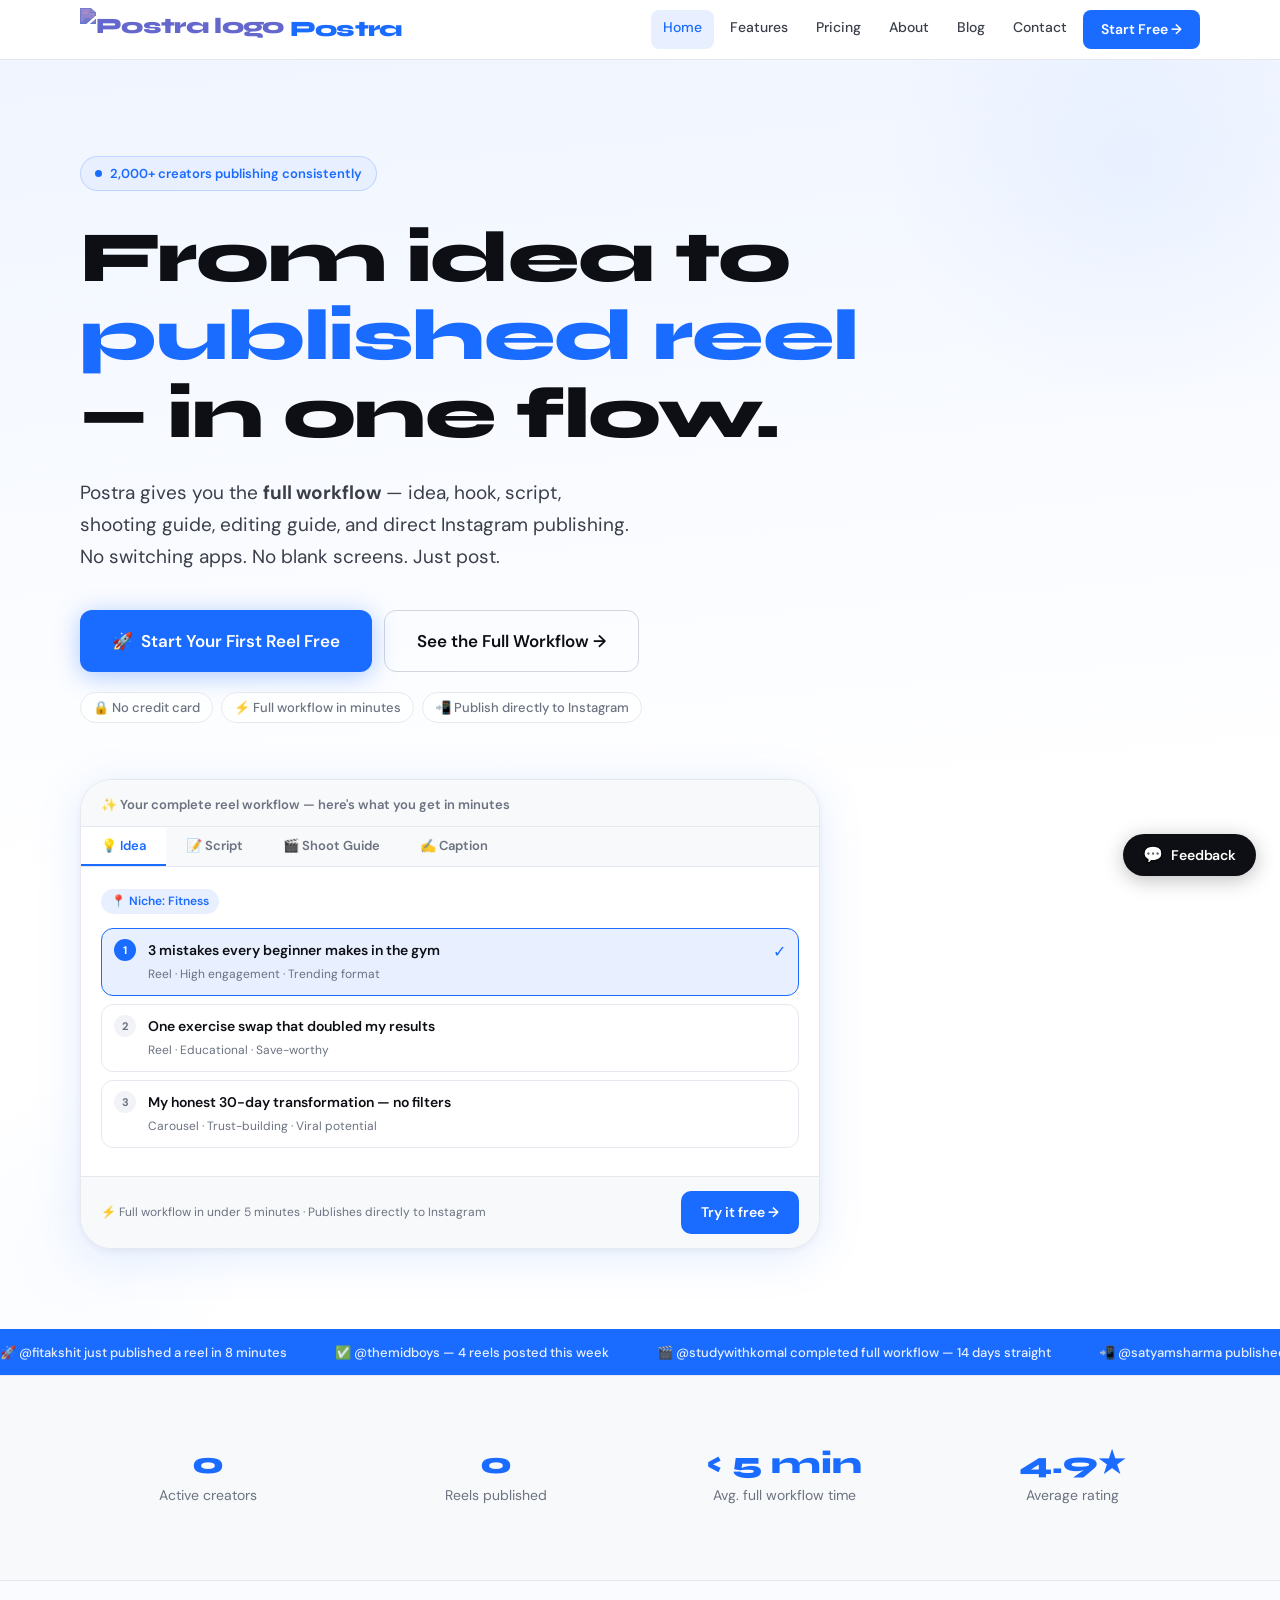
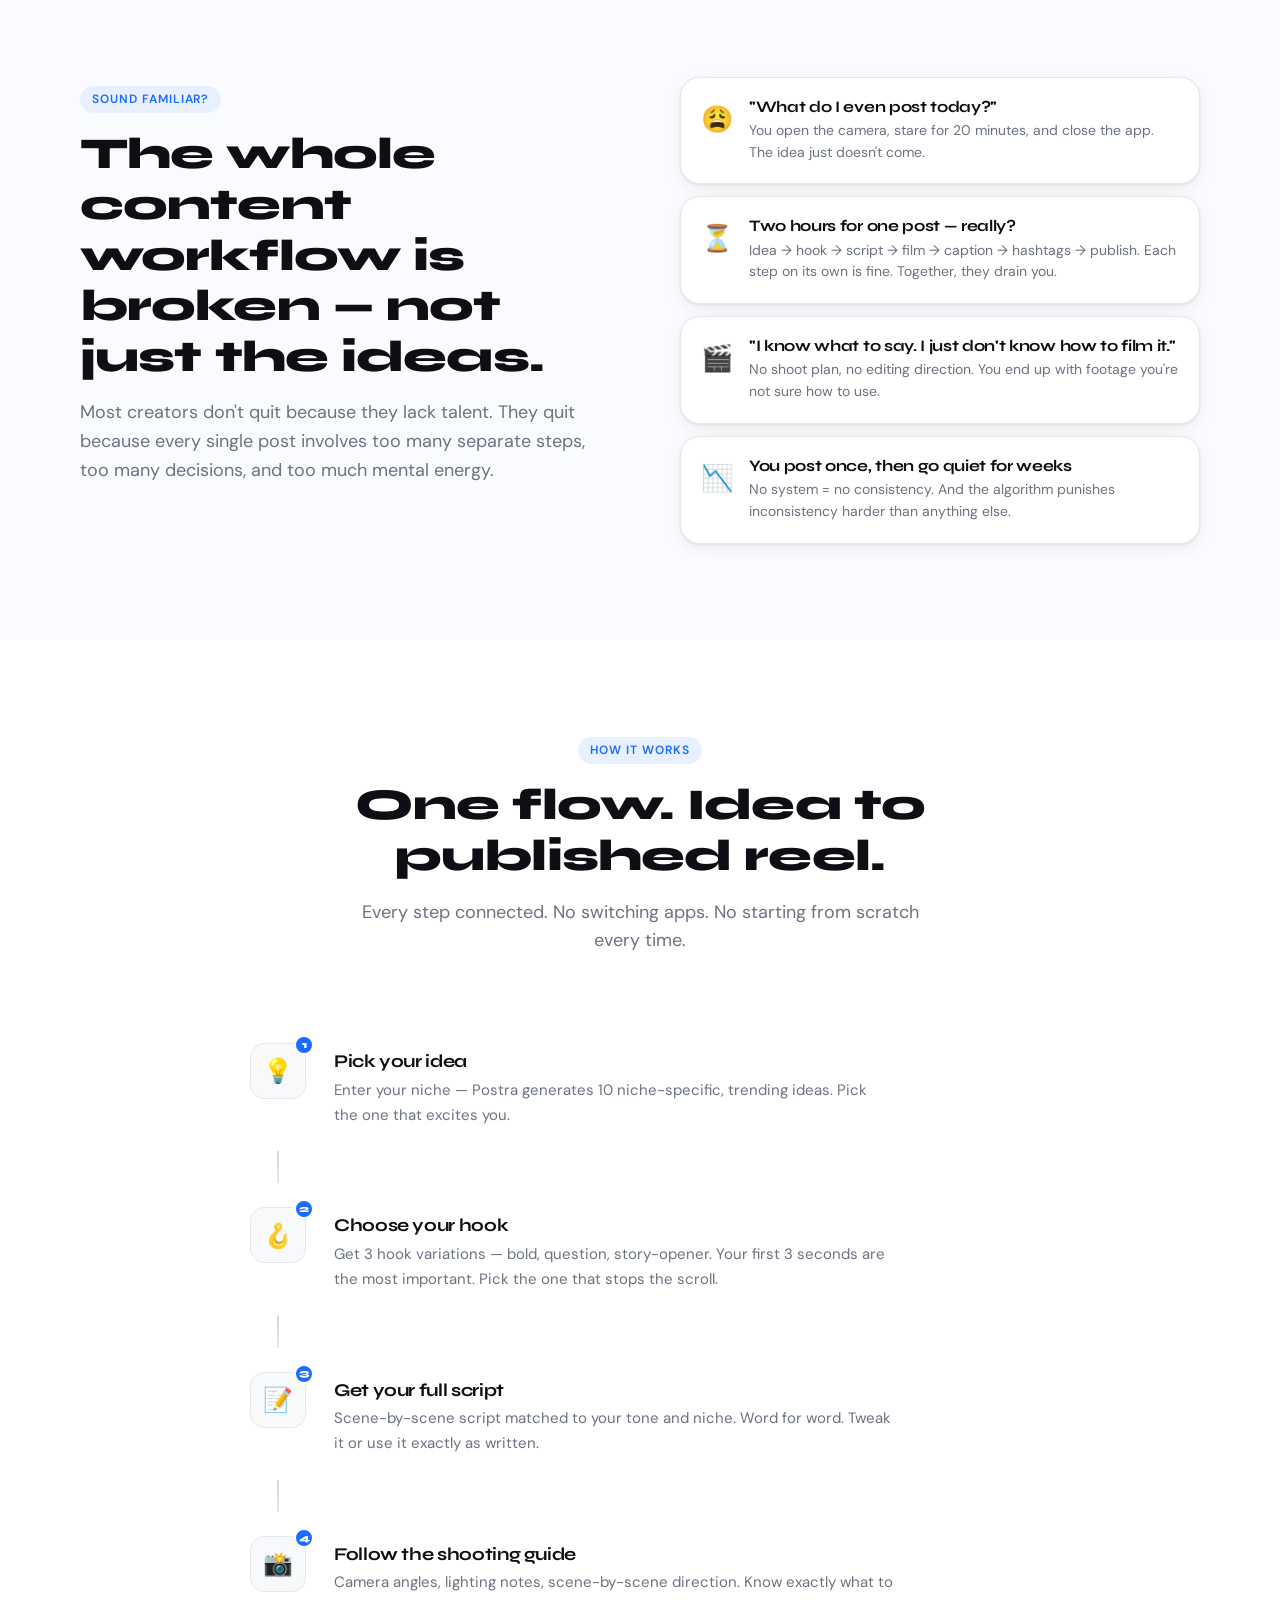
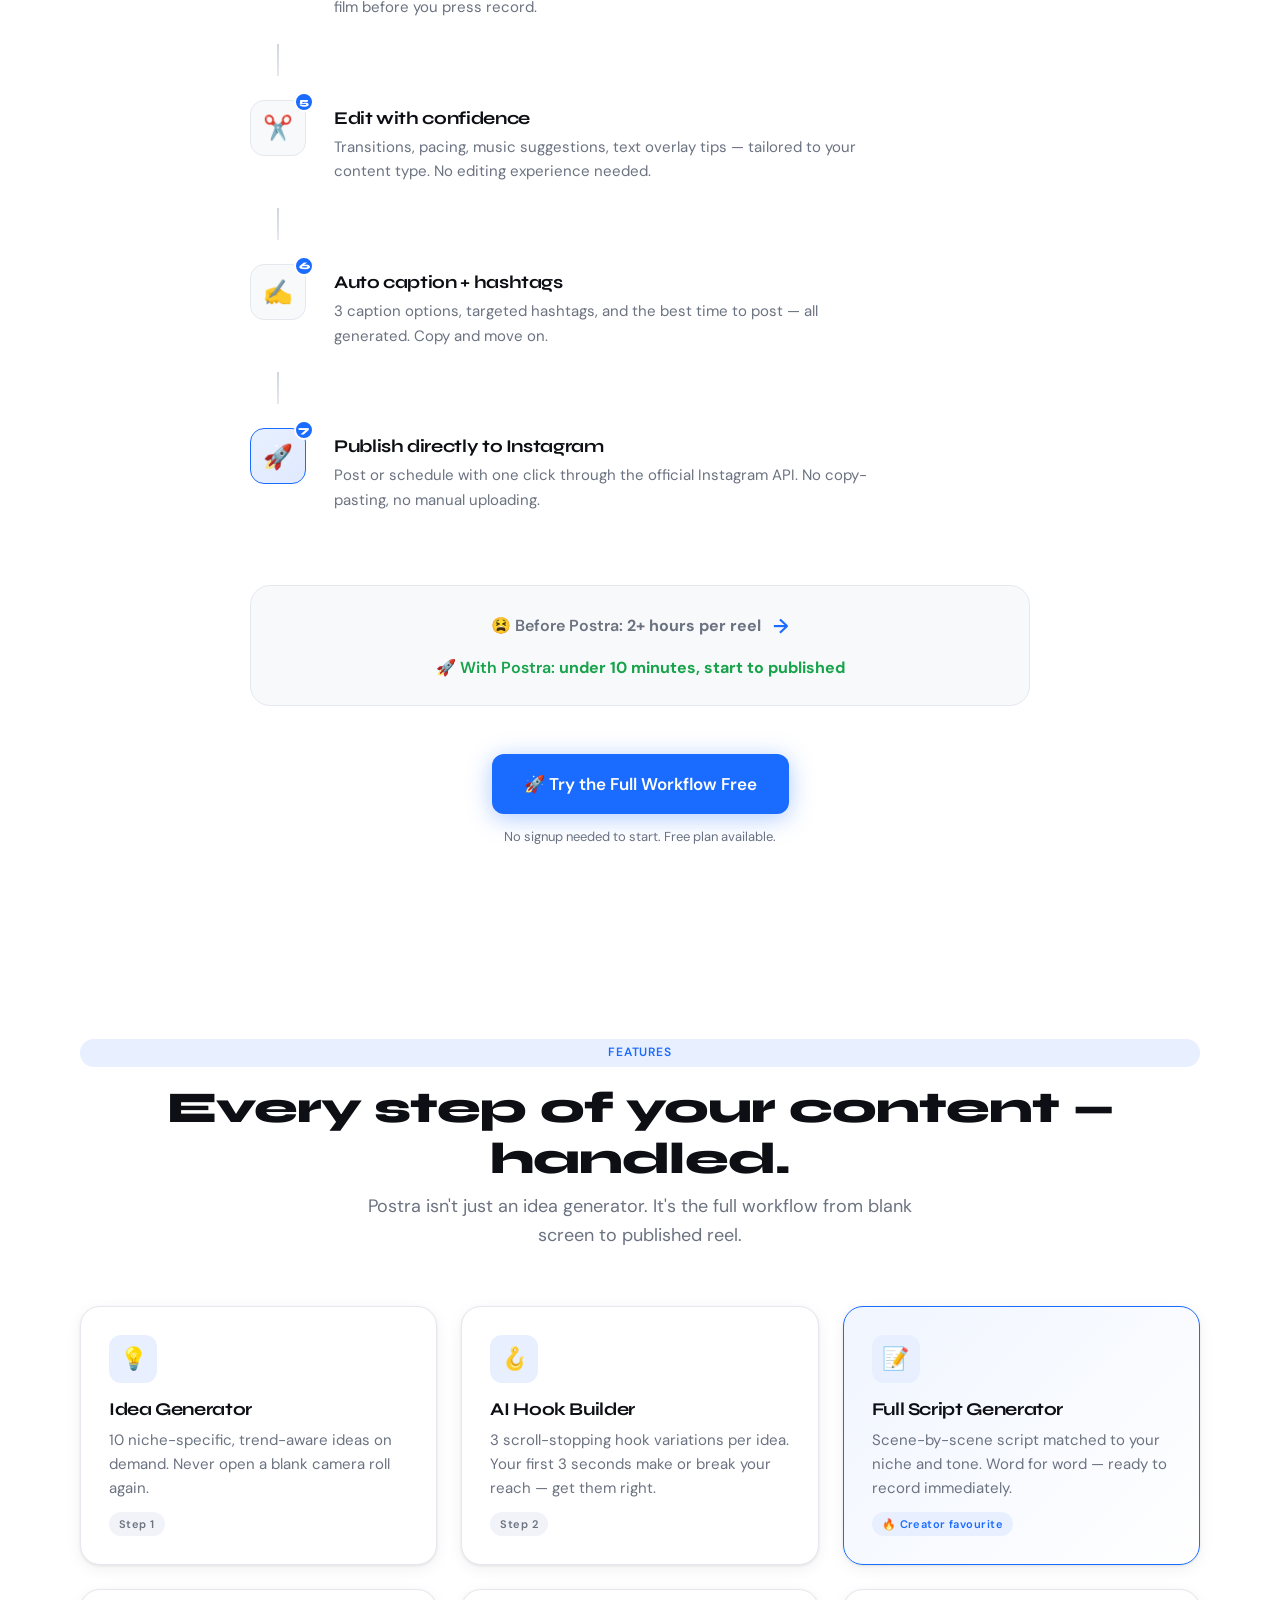
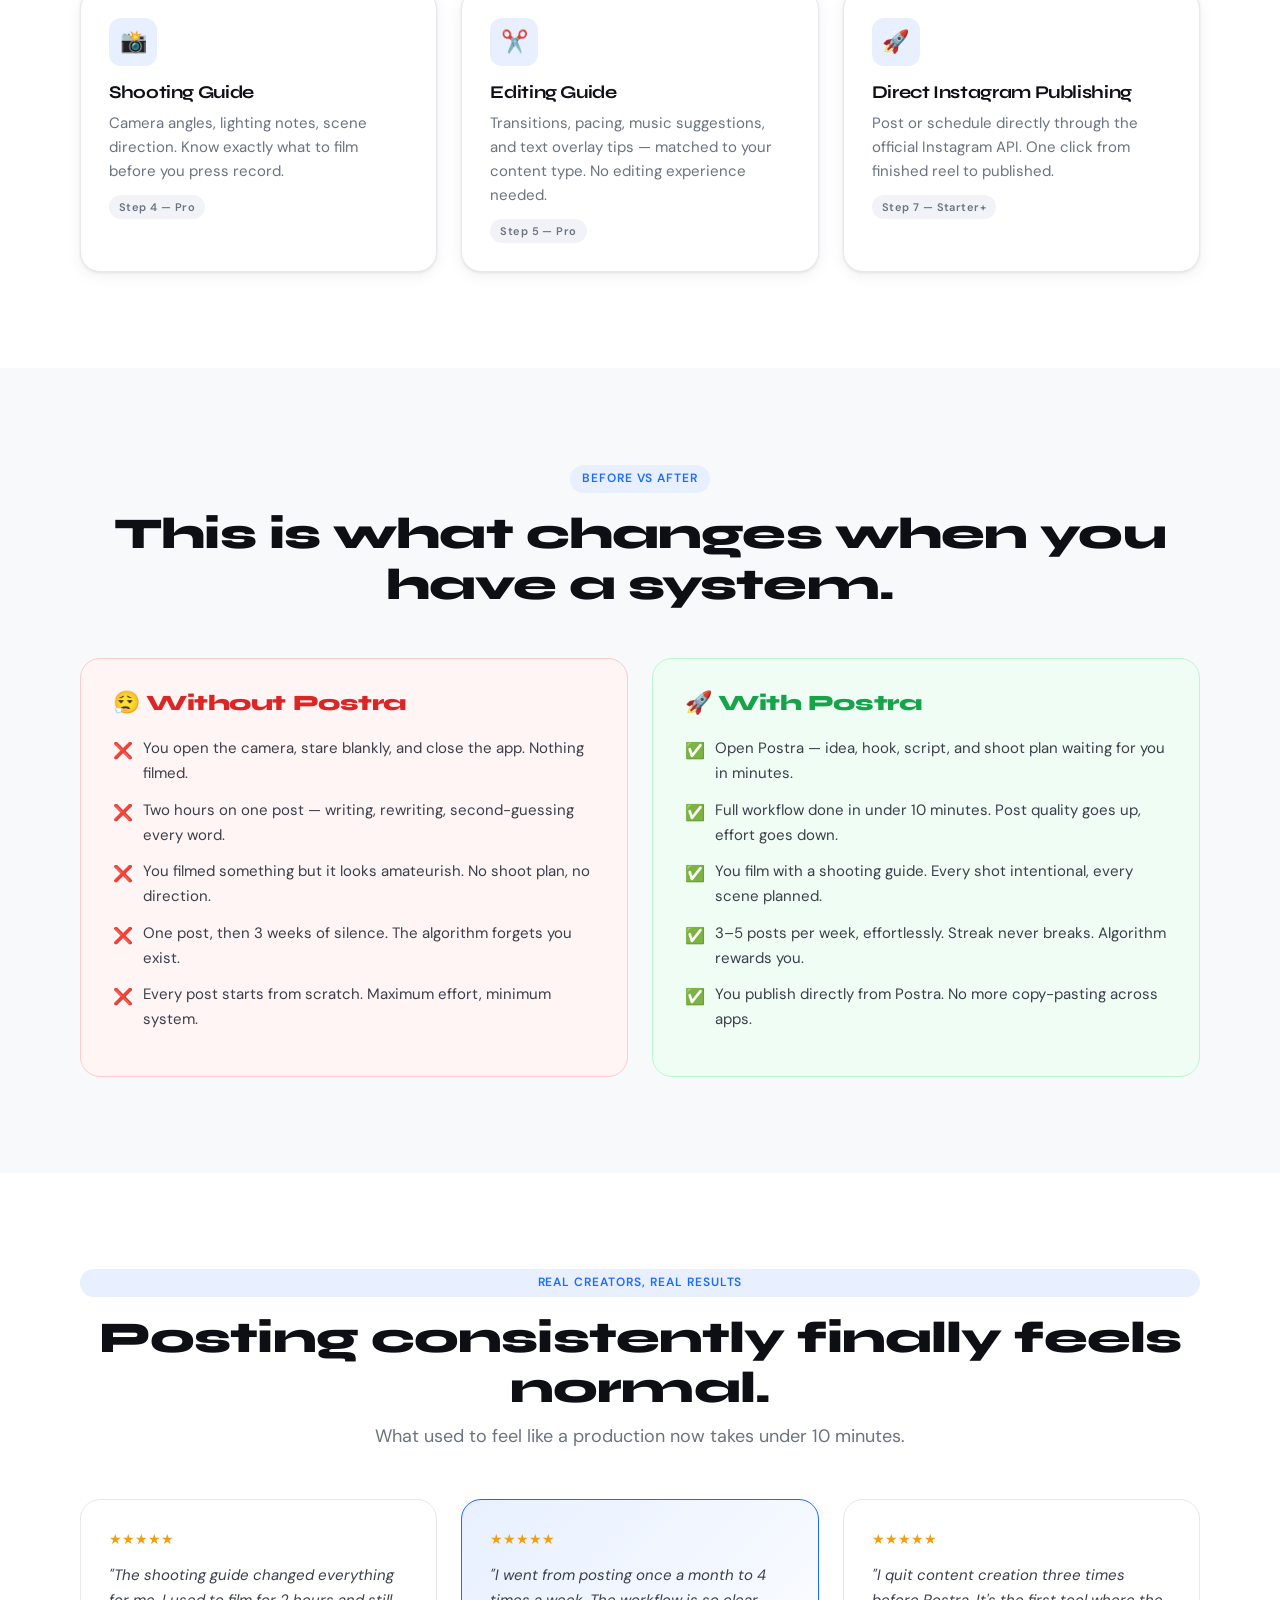
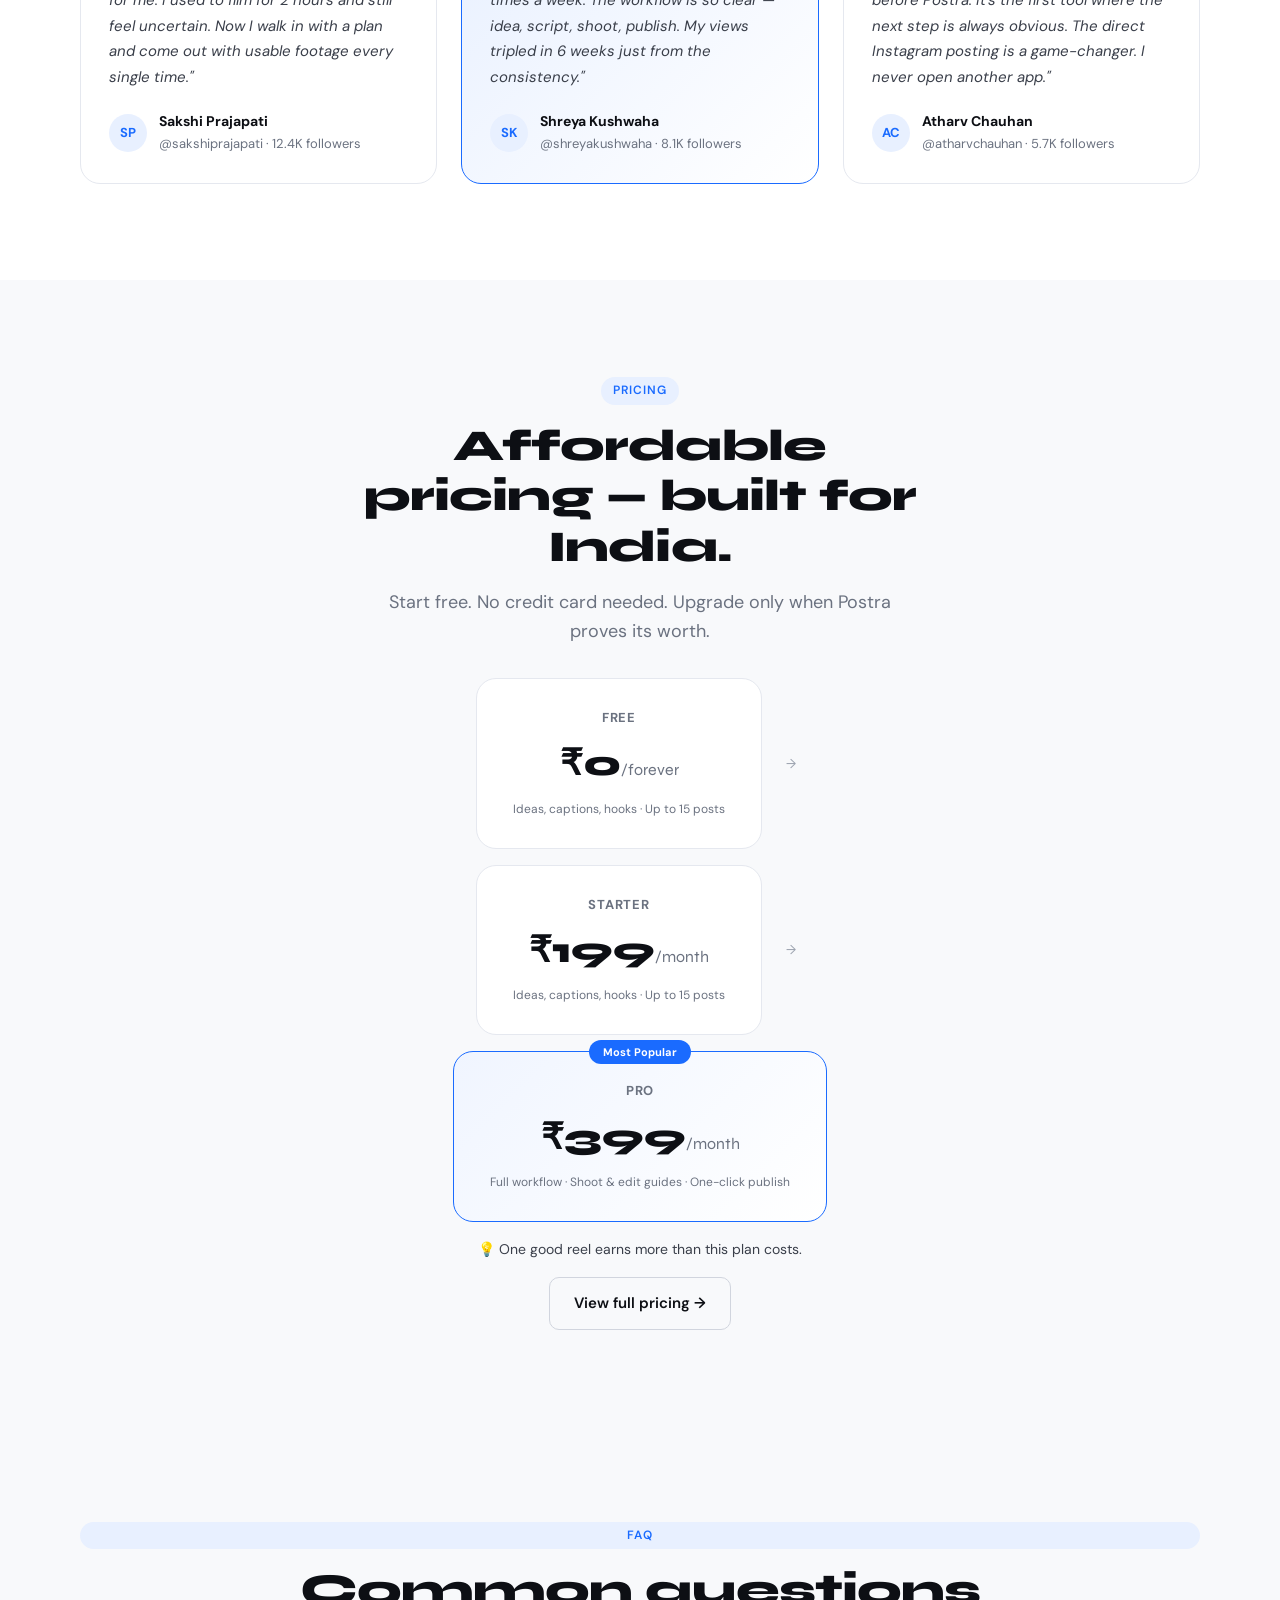
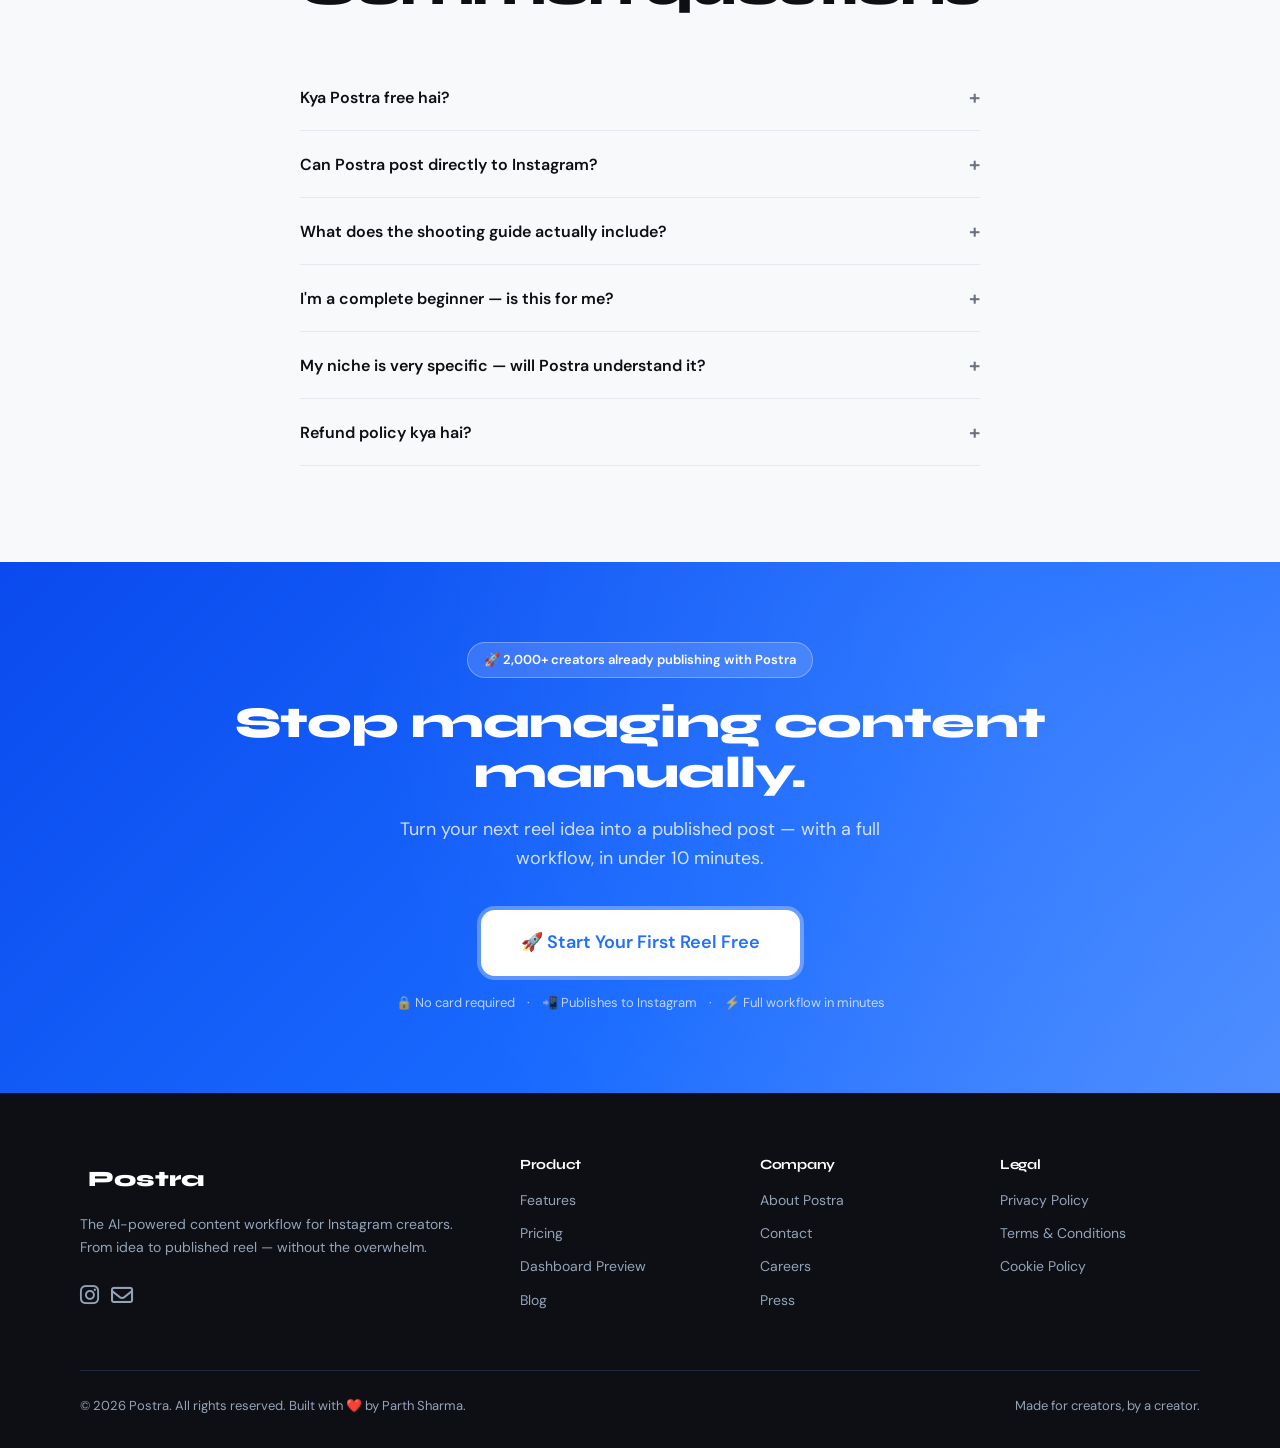
==== index.html @ 91211db0 "Update index.html" ====
<!-- postra-landing/index.html -->

<!DOCTYPE html>
<html lang="en">
<head>
  <meta charset="UTF-8">
  <meta name="viewport" content="width=device-width, initial-scale=1.0">
  <title>Postra — Idea to Published Reel in One Flow.</title>
  <meta name="description" content="Postra takes you from idea → script → shooting guide → editing guide → published Instagram reel. One flow, no manual headache.">
  <meta name="keywords" content="AI Instagram reel creator, content workflow tool, Instagram creator tools, reel script generator, caption generator, Instagram publishing tool">
  <meta name="author" content="Postra">
  <meta name="robots" content="index, follow">
  <meta property="og:title" content="Postra — From Idea to Published Reel in One Flow.">
  <meta property="og:description" content="Script → Shoot → Edit → Publish. Postra handles every step so you can post consistently without the mental load.">
  <meta property="og:type" content="website">
  <meta property="og:url" content="https://postra-gamma.vercel.app/">
  <meta property="og:image" content="https://postra-landing.vercel.app/assets/postra.png">
  <meta name="twitter:card" content="summary_large_image">
  <meta name="twitter:title" content="Postra — From Idea to Published Reel in One Flow.">
  <meta name="twitter:description" content="Stop managing content manually. Postra gives you the full workflow — idea to Instagram — in minutes.">
  <meta name="twitter:image" content="https://postra-landing.vercel.app/assets/postra.png">
  <link rel="icon" href="https://postra-landing.vercel.app/assets/postra.png" type="image/png">
  <link rel="canonical" href="https://postra-gamma.vercel.app/">
  <link rel="preconnect" href="https://fonts.googleapis.com">
  <link rel="preconnect" href="https://fonts.gstatic.com" crossorigin>
  <link href="https://fonts.googleapis.com/css2?family=Syne:wght@400;500;600;700;800&family=DM+Sans:ital,opsz,wght@0,9..40,300;0,9..40,400;0,9..40,500;1,9..40,300&display=swap" rel="stylesheet">
  <link rel="stylesheet" href="style.css">
  <link rel="stylesheet" href="https://cdnjs.cloudflare.com/ajax/libs/font-awesome/6.5.0/css/all.min.css">
  <meta name="theme-color" content="#000000">
</head>
<body>

<!-- NAV -->
<nav class="nav" id="mainNav">
  <div class="nav-logo" onclick="showPage('home')" style="display:flex;align-items:center;gap:6px;cursor:pointer;">
    <img src="https://postra-landing.vercel.app/assets/postra.png" alt="Postra logo" style="height:44px;width:auto;display:block;filter:invert(30%) sepia(90%) saturate(600%) hue-rotate(200deg) brightness(80%);">
    <span style="font-family:'Syne',sans-serif;font-weight:800;font-size:22px;color:var(--brand);letter-spacing:-0.03em;">Postra</span>
  </div>
  <div class="nav-links" id="navLinks">
    <a onclick="showPage('home')" id="nav-home" class="active">Home</a>
    <a onclick="showPage('features')" id="nav-features">Features</a>
    <a onclick="showPage('pricing')" id="nav-pricing">Pricing</a>
    <a onclick="showPage('about')" id="nav-about">About</a>
    <a onclick="showPage('blog')" id="nav-blog">Blog</a>
    <a onclick="showPage('contact')" id="nav-contact">Contact</a>
    <a onclick="window.location.href='https://postra.co.in/login'" class="nav-cta pulse-cta">Start Free →</a>
  </div>
  <button class="hamburger" onclick="toggleMobileMenu()">☰</button>
</nav>

<!-- Mobile menu -->
<div id="mobileMenu" style="display:none; background:#fff; border-bottom:1px solid var(--border); padding:12px 24px;">
  <a onclick="showPage('home');toggleMobileMenu()" style="display:block;padding:10px 0;font-weight:600;color:var(--ink);cursor:pointer;">Home</a>
  <a onclick="showPage('features');toggleMobileMenu()" style="display:block;padding:10px 0;font-weight:600;color:var(--ink);cursor:pointer;">Features</a>
  <a onclick="showPage('pricing');toggleMobileMenu()" style="display:block;padding:10px 0;font-weight:600;color:var(--ink);cursor:pointer;">Pricing</a>
  <a onclick="showPage('about');toggleMobileMenu()" style="display:block;padding:10px 0;font-weight:600;color:var(--ink);cursor:pointer;">About</a>
  <a onclick="showPage('blog');toggleMobileMenu()" style="display:block;padding:10px 0;font-weight:600;color:var(--ink);cursor:pointer;">Blog</a>
  <a onclick="showPage('contact');toggleMobileMenu()" style="display:block;padding:10px 0;font-weight:600;color:var(--ink);cursor:pointer;">Contact</a>
  <a onclick="window.location.href='https://postra.co.in/login';toggleMobileMenu()" style="display:block;margin-top:8px;padding:12px;text-align:center;background:var(--brand);color:#fff;border-radius:8px;font-weight:700;cursor:pointer;">Start Your First Reel Free →</a>
</div>


<!-- ====================================================
     PAGE: HOME (LANDING)
===================================================== -->
<div class="page active" id="page-home">

  <!-- ===== HERO ===== -->
  <section class="hero">
    <div class="hero-blob hero-blob-1"></div>
    <div class="hero-blob hero-blob-2"></div>

    <div class="hero-inner">
      <div class="hero-badge">
        <span class="dot"></span>
        <span>2,000+ creators publishing consistently</span>
      </div>

      <h1 class="hero-headline">
        From idea to<br>
        <span class="accent">published reel</span> — in one flow.
      </h1>

      <p class="hero-sub">
        Postra gives you the <strong>full workflow</strong> — idea, hook, script, shooting guide, editing guide, and direct Instagram publishing.
        No switching apps. No blank screens. Just post.
      </p>

      <div class="hero-actions">
        <a onclick="window.location.href='https://postra.co.in/login'" class="btn btn-primary btn-lg btn-glow">
          <span>🚀</span> Start Your First Reel Free
        </a>
        <a onclick="showPage('features')" class="btn btn-outline btn-lg">See the Full Workflow →</a>
      </div>

      <div class="hero-microtrust">
        <span class="trust-pill">🔒 No credit card</span>
        <span class="trust-pill">⚡ Full workflow in minutes</span>
        <span class="trust-pill">📲 Publish directly to Instagram</span>
      </div>

      <!-- OUTPUT PREVIEW CARD -->
      <div class="hero-output-preview">
        <div class="output-preview-label">✨ Your complete reel workflow — here's what you get in minutes</div>
        <div class="output-tabs">
          <button class="otab active" onclick="switchTab(this,'tab-idea')">💡 Idea</button>
          <button class="otab" onclick="switchTab(this,'tab-script')">📝 Script</button>
          <button class="otab" onclick="switchTab(this,'tab-shoot')">🎬 Shoot Guide</button>
          <button class="otab" onclick="switchTab(this,'tab-caption')">✍️ Caption</button>
        </div>
        <div class="output-body">

          <div class="otab-content active" id="tab-idea">
            <div class="output-niche-tag">📍 Niche: Fitness</div>
            <div class="output-item selected">
              <div class="output-item-num">1</div>
              <div>
                <div class="output-item-title">3 mistakes every beginner makes in the gym</div>
                <div class="output-item-meta">Reel · High engagement · Trending format</div>
              </div>
              <div class="output-item-check">✓</div>
            </div>
            <div class="output-item">
              <div class="output-item-num">2</div>
              <div>
                <div class="output-item-title">One exercise swap that doubled my results</div>
                <div class="output-item-meta">Reel · Educational · Save-worthy</div>
              </div>
            </div>
            <div class="output-item">
              <div class="output-item-num">3</div>
              <div>
                <div class="output-item-title">My honest 30-day transformation — no filters</div>
                <div class="output-item-meta">Carousel · Trust-building · Viral potential</div>
              </div>
            </div>
          </div>

          <div class="otab-content" id="tab-script">
            <div class="output-niche-tag">📍 Fitness · Idea #1 · Script</div>
            <div class="script-block">
              <div class="script-scene-label">🪝 Hook (0–3s)</div>
              <div class="script-scene-text">«I wasted 6 months at the gym because nobody told me these 3 things…»</div>
            </div>
            <div class="script-block">
              <div class="script-scene-label">📣 Point 1 (3–12s)</div>
              <div class="script-scene-text">«Mistake one — training without a plan. Every session was random. No progression, no results.»</div>
            </div>
            <div class="script-block selected-script">
              <div class="script-scene-label">📣 Point 2 (12–22s)</div>
              <div class="script-scene-text">«Mistake two — skipping the warm-up. I got injured twice. Both were 100% avoidable.»</div>
            </div>
            <div style="margin-top:8px;font-size:12px;color:var(--ink-3);">+ 2 more scenes included · 45-second reel · Conversational tone</div>
          </div>

          <div class="otab-content" id="tab-shoot">
            <div class="output-niche-tag">📍 Fitness · Shooting Guide</div>
            <div class="shoot-guide-item">
              <div class="shoot-scene-num">1</div>
              <div>
                <div class="shoot-scene-title">Hook shot — Face to camera</div>
                <div class="shoot-scene-detail">Natural window light, slight low angle, steady. Speak directly into the lens.</div>
              </div>
            </div>
            <div class="shoot-guide-item">
              <div class="shoot-scene-num">2</div>
              <div>
                <div class="shoot-scene-title">B-roll — Gym walkthrough</div>
                <div class="shoot-scene-detail">Quick 0.5s cuts of equipment. Move the phone slowly. No shaky cam.</div>
              </div>
            </div>
            <div class="shoot-guide-item selected-shoot">
              <div class="shoot-scene-num">3</div>
              <div>
                <div class="shoot-scene-title">CTA closeup</div>
                <div class="shoot-scene-detail">Zoom in slightly, look into camera, speak slowly. End with a confident smirk.</div>
              </div>
            </div>
            <div style="margin-top:8px; background:var(--success-light); border-radius:8px; padding:8px 12px; font-size:12px; color:var(--success);">✂️ Editing suggestion: lo-fi trap beat, fast cuts on Point 2, text overlays on each mistake</div>
          </div>

          <div class="otab-content" id="tab-caption">
            <div class="output-niche-tag">📍 Fitness · Caption</div>
            <div class="caption-block">
              <div class="caption-label">Short caption</div>
              <div class="caption-text">Stop making these 3 gym mistakes 🚫<br>Game-changing for beginners. Save this! 💪<br>#fitness #gymtips #beginners</div>
            </div>
            <div class="caption-block selected-caption">
              <div class="caption-label">⭐ Best performing</div>
              <div class="caption-text">I trained for 2 years and saw zero results — because of these 3 mistakes.<br>Don't waste your time like I did. 👇<br><br>Drop a 🔥 if this helped!<br>#fitnesshacks #gymlife #indianfitness</div>
            </div>
          </div>

        </div>
        <div class="output-footer">
          <span class="output-time">⚡ Full workflow in under 5 minutes · Publishes directly to Instagram</span>
          <a onclick="window.location.href='https://postra.co.in/login'" class="btn btn-primary" style="padding:10px 20px;font-size:14px;">Try it free →</a>
        </div>
      </div>
    </div>
  </section>

  <!-- ===== SOCIAL PROOF TICKER ===== -->
  <div class="proof-ticker">
    <div class="ticker-track">
      <span>🚀 @fitakshit just published a reel in 8 minutes</span>
      <span>✅ @themidboys — 4 reels posted this week</span>
      <span>🎬 @studywithkomal completed full workflow — 14 days straight</span>
      <span>📲 @satyamsharma published directly from Postra in under 5 minutes</span>
      <span>✅ @chauhanbakery — idea to posted, every single day</span>
      <span>🔥 @techwitharjun used the shoot guide and tripled his views</span>
      <span>🚀 @fitakshit just published a reel in 8 minutes</span>
      <span>✅ @themidboys — 4 reels posted this week</span>
      <span>🎬 @studywithkomal completed full workflow — 14 days straight</span>
      <span>📲 @satyamsharma published directly from Postra in under 5 minutes</span>
      <span>✅ @chauhanbakery — idea to posted, every single day</span>
      <span>🔥 @techwitharjun used the shoot guide and tripled his views</span>
    </div>
  </div>

  <!-- ===== STATS BAND ===== -->
  <section class="section-sm stats-band-section">
    <div class="stat-band">
      <div class="stat-item">
        <div class="stat-num counter" data-target="2000">0</div>
        <div class="stat-label">Active creators</div>
      </div>
      <div class="stat-item">
        <div class="stat-num counter" data-target="14000">0</div>
        <div class="stat-label">Reels published</div>
      </div>
      <div class="stat-item">
        <div class="stat-num">&lt; 5 min</div>
        <div class="stat-label">Avg. full workflow time</div>
      </div>
      <div class="stat-item">
        <div class="stat-num">4.9★</div>
        <div class="stat-label">Average rating</div>
      </div>
    </div>
  </section>

  <!-- ===== PROBLEM SECTION ===== -->
  <section class="section problem-section">
    <div class="problem-inner">
      <div class="problem-copy">
        <p class="label">Sound Familiar?</p>
        <h2 class="section-title">The whole content workflow is broken — not just the ideas.</h2>
        <p class="section-subtitle" style="margin-bottom:0;">Most creators don't quit because they lack talent. They quit because every single post involves too many separate steps, too many decisions, and too much mental energy.</p>
      </div>
      <div class="pain-cards">
        <div class="pain-card" data-delay="0">
          <div class="pain-emoji">😩</div>
          <div class="pain-text">
            <h4>"What do I even post today?"</h4>
            <p>You open the camera, stare for 20 minutes, and close the app. The idea just doesn't come.</p>
          </div>
        </div>
        <div class="pain-card" data-delay="100">
          <div class="pain-emoji">⏳</div>
          <div class="pain-text">
            <h4>Two hours for one post — really?</h4>
            <p>Idea → hook → script → film → caption → hashtags → publish. Each step on its own is fine. Together, they drain you.</p>
          </div>
        </div>
        <div class="pain-card" data-delay="200">
          <div class="pain-emoji">🎬</div>
          <div class="pain-text">
            <h4>"I know what to say. I just don't know how to film it."</h4>
            <p>No shoot plan, no editing direction. You end up with footage you're not sure how to use.</p>
          </div>
        </div>
        <div class="pain-card" data-delay="300">
          <div class="pain-emoji">📉</div>
          <div class="pain-text">
            <h4>You post once, then go quiet for weeks</h4>
            <p>No system = no consistency. And the algorithm punishes inconsistency harder than anything else.</p>
          </div>
        </div>
      </div>
    </div>
  </section>

  <!-- ===== HOW IT WORKS ===== -->
  <section class="section hiw-section">
    <div style="text-align:center; max-width:680px; margin:0 auto 64px;">
      <p class="label">How It Works</p>
      <h2 class="section-title">One flow. Idea to published reel.</h2>
      <p class="section-subtitle" style="margin:0 auto;">Every step connected. No switching apps. No starting from scratch every time.</p>
    </div>

    <div class="hiw-steps">

      <div class="hiw-step">
        <div class="hiw-step-icon-wrap">
          <div class="hiw-step-icon">💡</div>
          <div class="hiw-step-num">1</div>
        </div>
        <div class="hiw-step-content">
          <h4>Pick your idea</h4>
          <p>Enter your niche — Postra generates 10 niche-specific, trending ideas. Pick the one that excites you.</p>
        </div>
      </div>

      <div class="hiw-connector"></div>

      <div class="hiw-step">
        <div class="hiw-step-icon-wrap">
          <div class="hiw-step-icon">🪝</div>
          <div class="hiw-step-num">2</div>
        </div>
        <div class="hiw-step-content">
          <h4>Choose your hook</h4>
          <p>Get 3 hook variations — bold, question, story-opener. Your first 3 seconds are the most important. Pick the one that stops the scroll.</p>
        </div>
      </div>

      <div class="hiw-connector"></div>

      <div class="hiw-step">
        <div class="hiw-step-icon-wrap">
          <div class="hiw-step-icon">📝</div>
          <div class="hiw-step-num">3</div>
        </div>
        <div class="hiw-step-content">
          <h4>Get your full script</h4>
          <p>Scene-by-scene script matched to your tone and niche. Word for word. Tweak it or use it exactly as written.</p>
        </div>
      </div>

      <div class="hiw-connector"></div>

      <div class="hiw-step">
        <div class="hiw-step-icon-wrap">
          <div class="hiw-step-icon">📸</div>
          <div class="hiw-step-num">4</div>
        </div>
        <div class="hiw-step-content">
          <h4>Follow the shooting guide</h4>
          <p>Camera angles, lighting notes, scene-by-scene direction. Know exactly what to film before you press record.</p>
        </div>
      </div>

      <div class="hiw-connector"></div>

      <div class="hiw-step">
        <div class="hiw-step-icon-wrap">
          <div class="hiw-step-icon">✂️</div>
          <div class="hiw-step-num">5</div>
        </div>
        <div class="hiw-step-content">
          <h4>Edit with confidence</h4>
          <p>Transitions, pacing, music suggestions, text overlay tips — tailored to your content type. No editing experience needed.</p>
        </div>
      </div>

      <div class="hiw-connector"></div>

      <div class="hiw-step">
        <div class="hiw-step-icon-wrap">
          <div class="hiw-step-icon">✍️</div>
          <div class="hiw-step-num">6</div>
        </div>
        <div class="hiw-step-content">
          <h4>Auto caption + hashtags</h4>
          <p>3 caption options, targeted hashtags, and the best time to post — all generated. Copy and move on.</p>
        </div>
      </div>

      <div class="hiw-connector"></div>

      <div class="hiw-step hiw-step-final">
        <div class="hiw-step-icon-wrap hiw-icon-final">
          <div class="hiw-step-icon">🚀</div>
          <div class="hiw-step-num">7</div>
        </div>
        <div class="hiw-step-content">
          <h4>Publish directly to Instagram</h4>
          <p>Post or schedule with one click through the official Instagram API. No copy-pasting, no manual uploading.</p>
        </div>
      </div>

    </div>

    <div class="hiw-time-compare">
      <div class="htc-before">😫 Before Postra: <strong>2+ hours per reel</strong></div>
      <div class="htc-arrow">→</div>
      <div class="htc-after">🚀 With Postra: <strong>under 10 minutes, start to published</strong></div>
    </div>

    <div style="text-align:center; margin-top:48px;">
      <a onclick="window.location.href='https://postra.co.in/login'" class="btn btn-primary btn-lg btn-glow">
        🚀 Try the Full Workflow Free
      </a>
      <p style="font-size:13px;color:var(--ink-3);margin-top:12px;">No signup needed to start. Free plan available.</p>
    </div>
  </section>

  <!-- ===== FEATURES ===== -->
  <section class="section features-section">
    <p class="label" style="display:block;text-align:center;">Features</p>
    <h2 class="section-title" style="text-align:center;margin-bottom:8px;">Every step of your content — handled.</h2>
    <p class="section-subtitle" style="text-align:center;margin:0 auto 56px;">Postra isn't just an idea generator. It's the full workflow from blank screen to published reel.</p>
    <div class="grid-3">
      <div class="card card-hover">
        <div class="card-icon">💡</div>
        <h3>Idea Generator</h3>
        <p>10 niche-specific, trend-aware ideas on demand. Never open a blank camera roll again.</p>
        <div class="card-tag">Step 1</div>
      </div>
      <div class="card card-hover">
        <div class="card-icon">🪝</div>
        <h3>AI Hook Builder</h3>
        <p>3 scroll-stopping hook variations per idea. Your first 3 seconds make or break your reach — get them right.</p>
        <div class="card-tag">Step 2</div>
      </div>
      <div class="card card-hover card-featured">
        <div class="card-icon">📝</div>
        <h3>Full Script Generator</h3>
        <p>Scene-by-scene script matched to your niche and tone. Word for word — ready to record immediately.</p>
        <div class="card-tag card-tag-brand">🔥 Creator favourite</div>
      </div>
      <div class="card card-hover">
        <div class="card-icon">📸</div>
        <h3>Shooting Guide</h3>
        <p>Camera angles, lighting notes, scene direction. Know exactly what to film before you press record.</p>
        <div class="card-tag">Step 4 — Pro</div>
      </div>
      <div class="card card-hover">
        <div class="card-icon">✂️</div>
        <h3>Editing Guide</h3>
        <p>Transitions, pacing, music suggestions, and text overlay tips — matched to your content type. No editing experience needed.</p>
        <div class="card-tag">Step 5 — Pro</div>
      </div>
      <div class="card card-hover">
        <div class="card-icon">🚀</div>
        <h3>Direct Instagram Publishing</h3>
        <p>Post or schedule directly through the official Instagram API. One click from finished reel to published.</p>
        <div class="card-tag">Step 7 — Starter+</div>
      </div>
    </div>
  </section>

  <!-- ===== BEFORE / AFTER ===== -->
  <section class="section ba-section">
    <div style="text-align:center;margin-bottom:48px;">
      <p class="label">Before vs After</p>
      <h2 class="section-title">This is what changes when you have a system.</h2>
    </div>
    <div class="ba-grid">
      <div class="ba-card ba-before">
        <h3>😮‍💨 Without Postra</h3>
        <div class="ba-item"><div class="ba-icon">❌</div><div class="ba-text">You open the camera, stare blankly, and close the app. Nothing filmed.</div></div>
        <div class="ba-item"><div class="ba-icon">❌</div><div class="ba-text">Two hours on one post — writing, rewriting, second-guessing every word.</div></div>
        <div class="ba-item"><div class="ba-icon">❌</div><div class="ba-text">You filmed something but it looks amateurish. No shoot plan, no direction.</div></div>
        <div class="ba-item"><div class="ba-icon">❌</div><div class="ba-text">One post, then 3 weeks of silence. The algorithm forgets you exist.</div></div>
        <div class="ba-item"><div class="ba-icon">❌</div><div class="ba-text">Every post starts from scratch. Maximum effort, minimum system.</div></div>
      </div>
      <div class="ba-card ba-after">
        <h3>🚀 With Postra</h3>
        <div class="ba-item"><div class="ba-icon">✅</div><div class="ba-text">Open Postra — idea, hook, script, and shoot plan waiting for you in minutes.</div></div>
        <div class="ba-item"><div class="ba-icon">✅</div><div class="ba-text">Full workflow done in under 10 minutes. Post quality goes up, effort goes down.</div></div>
        <div class="ba-item"><div class="ba-icon">✅</div><div class="ba-text">You film with a shooting guide. Every shot intentional, every scene planned.</div></div>
        <div class="ba-item"><div class="ba-icon">✅</div><div class="ba-text">3–5 posts per week, effortlessly. Streak never breaks. Algorithm rewards you.</div></div>
        <div class="ba-item"><div class="ba-icon">✅</div><div class="ba-text">You publish directly from Postra. No more copy-pasting across apps.</div></div>
      </div>
    </div>
  </section>

  <!-- ===== SOCIAL PROOF ===== -->
  <section class="section proof-section">
    <p class="label" style="display:block;text-align:center;">Real Creators, Real Results</p>
    <h2 class="section-title" style="text-align:center;margin-bottom:8px;">Posting consistently finally feels normal.</h2>
    <p class="section-subtitle" style="text-align:center;margin:0 auto 48px;">What used to feel like a production now takes under 10 minutes.</p>
    <div class="grid-3">
      <div class="testimonial testimonial-hover">
        <div class="testimonial-stars">★★★★★</div>
        <p class="testimonial-text">"The shooting guide changed everything for me. I used to film for 2 hours and still feel uncertain. Now I walk in with a plan and come out with usable footage every single time."</p>
        <div class="testimonial-author">
          <div class="t-avatar">SP</div>
          <div><div class="t-name">Sakshi Prajapati</div><div class="t-handle">@sakshiprajapati · 12.4K followers</div></div>
        </div>
      </div>
      <div class="testimonial testimonial-hover testimonial-featured">
        <div class="testimonial-stars">★★★★★</div>
        <p class="testimonial-text">"I went from posting once a month to 4 times a week. The workflow is so clear — idea, script, shoot, publish. My views tripled in 6 weeks just from the consistency."</p>
        <div class="testimonial-author">
          <div class="t-avatar">SK</div>
          <div><div class="t-name">Shreya Kushwaha</div><div class="t-handle">@shreyakushwaha · 8.1K followers</div></div>
        </div>
      </div>
      <div class="testimonial testimonial-hover">
        <div class="testimonial-stars">★★★★★</div>
        <p class="testimonial-text">"I quit content creation three times before Postra. It's the first tool where the next step is always obvious. The direct Instagram posting is a game-changer. I never open another app."</p>
        <div class="testimonial-author">
          <div class="t-avatar">AC</div>
          <div><div class="t-name">Atharv Chauhan</div><div class="t-handle">@atharvchauhan · 5.7K followers</div></div>
        </div>
      </div>
    </div>
  </section>

  <!-- ===== PRICING PREVIEW ===== -->
  <section class="section pricing-preview-section">
    <div style="text-align:center;max-width:600px;margin:0 auto;">
      <p class="label">Pricing</p>
      <h2 class="section-title">Affordable pricing — built for India.</h2>
      <p class="section-subtitle" style="margin:0 auto 32px;">Start free. No credit card needed. Upgrade only when Postra proves its worth.</p>
      <div class="pricing-highlight-box">
        <div class="ph-plan">
          <div class="ph-name">Free</div>
          <div class="ph-price">₹0<span>/forever</span></div>
          <div class="ph-desc">Ideas, captions, hooks · Up to 15 posts</div>
        </div>
        <div class="ph-divider">→</div>
        <div class="ph-plan">
          <div class="ph-name">Starter</div>
          <div class="ph-price">₹199<span>/month</span></div>
          <div class="ph-desc">Ideas, captions, hooks · Up to 15 posts</div>
        </div>
        <div class="ph-divider">→</div>
        <div class="ph-plan ph-plan-featured">
          <div class="ph-badge">Most Popular</div>
          <div class="ph-name">Pro</div>
          <div class="ph-price">₹399<span>/month</span></div>
          <div class="ph-desc">Full workflow · Shoot & edit guides · One-click publish</div>
        </div>
      </div>
      <p class="pricing-note-small">💡 One good reel earns more than this plan costs.</p>
      <a onclick="showPage('pricing')" class="btn btn-outline" style="margin-top:16px;">View full pricing →</a>
    </div>
  </section>

  <!-- ===== FAQ ===== -->
  <section class="section section-bg">
    <p class="label" style="display:block;text-align:center;">FAQ</p>
    <h2 class="section-title" style="text-align:center;margin-bottom:48px;">Common questions</h2>
    <div style="max-width:680px; margin:0 auto;" id="faq">
      <div class="faq-item">
        <button class="faq-q" onclick="toggleFaq(this)">Kya Postra free hai? <span class="faq-icon">+</span></button>
        <div class="faq-a">Yes — free plan available, no credit card required. You get idea generation, captions, and hooks. Upgrade to Starter for scripts and direct publishing, or Pro for the full workflow including shooting and editing guides.</div>
      </div>
      <div class="faq-item">
        <button class="faq-q" onclick="toggleFaq(this)">Can Postra post directly to Instagram? <span class="faq-icon">+</span></button>
        <div class="faq-a">Yes. Connect your Instagram account and Postra can post or schedule directly through the official Instagram API. Your credentials stay completely secure — we only use the permissions you explicitly grant.</div>
      </div>
      <div class="faq-item">
        <button class="faq-q" onclick="toggleFaq(this)">What does the shooting guide actually include? <span class="faq-icon">+</span></button>
        <div class="faq-a">For each reel, Postra breaks your script into scenes and tells you: the camera angle, lighting setup, movement tips, and framing for each shot. It also suggests what type of B-roll to capture. You'll walk into filming knowing exactly what you need.</div>
      </div>
      <div class="faq-item">
        <button class="faq-q" onclick="toggleFaq(this)">I'm a complete beginner — is this for me? <span class="faq-icon">+</span></button>
        <div class="faq-a">Postra was literally built for beginners. No filming experience, no editing experience, no script-writing background needed. Every step guides you. The shooting guide assumes you have a phone — nothing else.</div>
      </div>
      <div class="faq-item">
        <button class="faq-q" onclick="toggleFaq(this)">My niche is very specific — will Postra understand it? <span class="faq-icon">+</span></button>
        <div class="faq-a">Absolutely. Give Postra your exact niche — fitness, food, finance, travel, study, tech, fashion, anything. Ideas, scripts, and captions are all customised to your specific space, not generic templates.</div>
      </div>
      <div class="faq-item">
        <button class="faq-q" onclick="toggleFaq(this)">Refund policy kya hai? <span class="faq-icon">+</span></button>
        <div class="faq-a">7-day full refund — no questions asked. Not happy within the first week? Just email us. Done.</div>
      </div>
    </div>
  </section>

  <!-- ===== FINAL CTA ===== -->
  <div class="cta-band cta-band-upgraded">
    <div class="cta-badge">🚀 2,000+ creators already publishing with Postra</div>
    <h2>Stop managing content manually.</h2>
    <p>Turn your next reel idea into a published post — with a full workflow, in under 10 minutes.</p>
    <a onclick="window.location.href='https://postra.co.in/login'" class="btn btn-white btn-lg btn-cta-final">
      🚀 Start Your First Reel Free
    </a>
    <div class="cta-microtrust">
      <span>🔒 No card required</span>
      <span>·</span>
      <span>📲 Publishes to Instagram</span>
      <span>·</span>
      <span>⚡ Full workflow in minutes</span>
    </div>
  </div>

</div><!-- /page-home -->


<!-- ====================================================
     PAGE: PRICING
===================================================== -->
<div class="page" id="page-pricing">
  <div class="page-hero">
    <p class="label">Pricing</p>
    <h1>Simple, fair pricing.</h1>
    <p>Start free. Grow with Postra. Pricing that fits whether you're a student creator or a full-time influencer.</p>
  </div>

  <section class="section">
    <div id="india-pricing">
      <div class="pricing-grid pricing-grid-3">

        <!-- FREE -->
        <div class="price-card">
          <div class="price-tier">Free</div>
          <div class="price-amount">₹0</div><span class="price-period">forever</span>
          <p class="price-desc">For creators starting out. No card, no commitment.</p>
          <ul class="price-features">
            <li><span class="check">✓</span> 3 ideas per day</li>
            <li><span class="check">✓</span> Captions, hashtags &amp; hooks generation</li>
            <li><span class="check">✓</span> Content calendar + consistency tracking</li>
            <li><span class="check">✓</span> Instagram integration</li>
            <li><span class="check">✓</span> Up to 15 post outputs</li>
          </ul>
          <a onclick="window.location.href='https://postra.co.in/login'" class="btn btn-outline" style="width:100%;justify-content:center;">Start Free</a>
        </div>

        <!-- STARTER -->
        <div class="price-card">
          <div class="price-tier">Starter</div>
          <div class="price-amount">₹199</div><span class="price-period">/month</span>
          <p class="price-desc">For creators who want to post consistently and stop doing it manually.</p>
          <ul class="price-features">
            <li><span class="check">✓</span> Everything in Free</li>
            <li><span class="check">✓</span> Script generation</li>
            <li><span class="check">✓</span> Direct posting from Postra</li>
            <li><span class="check">✓</span> Best time to post suggestions</li>
            <li><span class="check">✓</span> Unlimited idea generation</li>
            <li><span class="check">✓</span> 1 powerful regeneration, then normal</li>
            <li><span class="check">✓</span> Schedule up to 3 reels</li>
            <li><span class="check">✓</span> Up to 30 post outputs</li>
          </ul>
          <a onclick="window.location.href='https://postra.co.in/login'" class="btn btn-outline" style="width:100%;justify-content:center;">Upgrade to Starter</a>
        </div>

        <!-- PRO -->
        <div class="price-card featured">
          <div class="price-tier">Pro</div>
          <div class="price-amount">₹399</div><span class="price-period">/month</span>
          <p class="price-desc">The full end-to-end workflow — from idea to published reel.</p>
          <ul class="price-features">
            <li><span class="check">✓</span> Everything in Starter</li>
            <li><span class="check">✓</span> Shooting guide (camera, angles, scenes)</li>
            <li><span class="check">✓</span> Editing guide (transitions, pacing, music)</li>
            <li><span class="check">✓</span> Cover image generation</li>
            <li><span class="check">✓</span> Always powerful AI output</li>
            <li><span class="check">✓</span> One-click idea to published reel</li>
            <li><span class="check">✓</span> Smart calendar + consistency tracking</li>
            <li><span class="check">✓</span> Schedule up to 5 posts/reels</li>
          </ul>
          <a onclick="window.location.href='https://postra.co.in/login'" class="btn btn-primary" style="width:100%;justify-content:center;">Go Pro →</a>
        </div>

      </div>
    </div>

    <div class="pricing-note" style="margin-top:24px;">
      💡 <strong>One good reel earns more than the Starter plan costs.</strong>
    </div>
  </section>

  <!-- Compare table -->
  <section class="section section-bg">
    <h2 class="section-title" style="text-align:center;margin-bottom:40px;">What's included in each plan</h2>
    <div style="overflow-x:auto;">
      <table class="compare-table">
        <thead>
          <tr>
            <th style="text-align:left;">Feature</th>
            <th>Free</th>
            <th>Starter</th>
            <th class="col-pro">Pro</th>
          </tr>
        </thead>
        <tbody>
          <tr><td>Ideas per day</td><td>3</td><td>Unlimited</td><td class="col-pro">Unlimited</td></tr>
          <tr><td>Post outputs</td><td>15</td><td>30</td><td class="col-pro">Unlimited</td></tr>
          <tr><td>Captions, hashtags &amp; hooks</td><td>✓</td><td>✓</td><td class="col-pro">✓</td></tr>
          <tr><td>Content calendar &amp; tracking</td><td>✓</td><td>✓</td><td class="col-pro">✓</td></tr>
          <tr><td>Instagram integration</td><td>✓</td><td>✓</td><td class="col-pro">✓</td></tr>
          <tr><td>Script generation</td><td>—</td><td>✓</td><td class="col-pro">✓</td></tr>
          <tr><td>Direct posting from Postra</td><td>—</td><td>✓</td><td class="col-pro">✓</td></tr>
          <tr><td>Best time to post AI</td><td>—</td><td>✓</td><td class="col-pro">✓</td></tr>
          <tr><td>Scheduled reels/posts</td><td>—</td><td>Up to 3</td><td class="col-pro">Up to 5</td></tr>
          <tr><td>Powerful AI regeneration</td><td>—</td><td>1 per session</td><td class="col-pro">Always on</td></tr>
          <tr><td>Shooting guide</td><td>—</td><td>—</td><td class="col-pro">✓</td></tr>
          <tr><td>Editing guide</td><td>—</td><td>—</td><td class="col-pro">✓</td></tr>
          <tr><td>Cover image generation</td><td>—</td><td>—</td><td class="col-pro">✓</td></tr>
          <tr><td>One-click idea to published reel</td><td>—</td><td>—</td><td class="col-pro">✓</td></tr>
          <tr><td>Smart calendar + tracking</td><td>—</td><td>—</td><td class="col-pro">✓</td></tr>
        </tbody>
      </table>
    </div>
  </section>

  <!-- Refund policy -->
  <section class="section-sm" style="text-align:center; background:var(--brand-light);">
    <p style="font-size:16px; color:var(--ink-2); max-width:560px; margin:0 auto;">
      🔒 <strong>7-day refund policy.</strong> Not happy in the first week? Full refund — no questions asked. <a onclick="showPage('terms')" style="cursor:pointer;">Terms dekho →</a>
    </p>
  </section>
</div><!-- /page-pricing -->


<!-- ====================================================
     PAGE: ABOUT
===================================================== -->
<div class="page" id="page-about">
  <div class="page-hero" style="background:var(--brand-light);">
    <p class="label">About Postra</p>
    <h1>Built by a creator. For creators.</h1>
    <p>This isn't a startup that "studied the creator economy." This is someone who lived the frustration — and decided to fix it.</p>
  </div>

  <section class="section">
    <div style="max-width:720px;">
      <h2 style="font-size:28px; font-weight:800; margin-bottom:16px;">Postra didn't start as a startup idea.</h2>
      <p style="font-size:17px; color:var(--ink-2); line-height:1.8; margin-bottom:20px;">It started out of frustration.</p>
      <p style="font-size:16px; color:var(--ink-2); line-height:1.8; margin-bottom:20px;">Over the past 2–3 years, I kept trying to create content. Every time it started with motivation — and ended the same way.</p>
      <p style="font-size:16px; color:var(--ink-2); line-height:1.8; margin-bottom:20px;"><strong>No ideas. No system. No consistency. And eventually — quitting.</strong></p>
      <p style="font-size:16px; color:var(--ink-2); line-height:1.8; margin-bottom:20px;">The problem wasn't effort. It was the entire workflow. What to post, how to film it, how to edit it, where to publish it — every step was a separate battle with no system connecting them.</p>
      <p style="font-size:16px; color:var(--ink-2); line-height:1.8; margin-bottom:32px;">Then I realised it wasn't just me. People don't quit because they're lazy — they quit because the process is overwhelming. Postra exists to fix the entire process, not just one piece of it.</p>

      <div style="background:var(--brand-light); border-left:4px solid var(--brand); border-radius:0 12px 12px 0; padding:24px 28px; margin-bottom:40px;">
        <p style="font-size:18px; font-style:italic; color:var(--brand-dark); line-height:1.7; margin:0;">"Content creation so guided and simple that quitting becomes harder than continuing."</p>
        <p style="font-size:14px; color:var(--ink-3); margin-top:12px; margin-bottom:0;">— The reason Postra exists</p>
      </div>

      <h3 style="font-size:22px; font-weight:800; margin-bottom:16px;">What Postra stands for</h3>
      <div style="display:flex; flex-direction:column; gap:12px; margin-bottom:40px;">
        <div style="display:flex; align-items:center; gap:12px; font-size:16px; font-weight:600;"><span style="color:var(--brand); font-size:20px;">→</span> Workflow over willpower</div>
        <div style="display:flex; align-items:center; gap:12px; font-size:16px; font-weight:600;"><span style="color:var(--brand); font-size:20px;">→</span> Consistency over motivation</div>
        <div style="display:flex; align-items:center; gap:12px; font-size:16px; font-weight:600;"><span style="color:var(--brand); font-size:20px;">→</span> Execution over overthinking</div>
      </div>

      <div class="founder-card">
        <img src="https://postra-landing.vercel.app/assets/founder.png" alt="Parth Sharma, Founder of Postra" style="width:160px;height:160px;flex-shrink:0;border-radius:50%;object-fit:cover;object-position:center top;border:3px solid var(--brand-light);">
        <div>
          <h3 style="font-size:24px; font-weight:800; margin-bottom:4px;">Parth Sharma</h3>
          <p style="color:var(--brand); font-weight:600; margin-bottom:16px;">Founder, Postra</p>
          <p style="font-size:15px; color:var(--ink-2); line-height:1.75; margin-bottom:16px;">I'm 17. Still a student. Building this while managing studies — just like you. This wasn't built by some big company that "studied creators." It was built by someone who failed at content multiple times, felt the frustration, and decided to fix the whole workflow.</p>
          <p style="font-size:15px; color:var(--ink-2); line-height:1.75;">If Postra helps thousands of creators stay consistent and actually grow… that's a win bigger than money.</p>
        </div>
      </div>
    </div>
  </section>
</div><!-- /page-about -->


<!-- ====================================================
     PAGE: FEATURES
===================================================== -->
<div class="page" id="page-features">
  <div class="page-hero">
    <p class="label">Features</p>
    <h1>Every step of your reel — handled.</h1>
    <p>From the moment you have an idea to the moment you hit publish — Postra keeps you moving forward without the friction.</p>
  </div>

  <section class="section">
    <div class="feature-row">
      <div>
        <p class="label">Step 1 — Idea Generation</p>
        <h2 style="font-size:28px; font-weight:800; margin-bottom:12px;">Never stare at a blank screen again.</h2>
        <p style="font-size:16px; color:var(--ink-2); line-height:1.75; margin-bottom:20px;">Postra analyses your niche and current trends to generate 10 relevant ideas on demand. Each one is niche-specific — not generic filler. You'll see ideas you'd actually want to make.</p>
        <p style="font-size:16px; color:var(--ink-2); line-height:1.75; margin-bottom:20px;">Don't like them? Regenerate instantly. Love one? Select it and move to hooks in one click.</p>
        <div style="margin-top:16px; display:flex; flex-wrap:wrap; gap:8px;">
          <span class="tag tag-blue">Niche-specific</span>
          <span class="tag tag-blue">Trend-aware</span>
          <span class="tag tag-blue">Regenerate anytime</span>
          <span class="tag tag-blue">Save to idea bank</span>
        </div>
      </div>
      <div class="feature-visual">
        <div class="mock-ui">
          <div style="font-size:13px; font-weight:700; color:var(--ink-3); margin-bottom:12px;">✨ Ideas for your niche</div>
          <div style="background:var(--brand-light); border-radius:8px; padding:12px; margin-bottom:8px; font-size:13px;"><strong>Idea 1:</strong> "3 mistakes every beginner makes in the gym" → Reel, high share potential</div>
          <div style="background:var(--surface-3); border-radius:8px; padding:12px; margin-bottom:8px; font-size:13px;"><strong>Idea 2:</strong> "This one change made my workouts 2x more effective" → Hook-driven, educational</div>
          <div style="background:var(--surface-3); border-radius:8px; padding:12px; font-size:13px;"><strong>Idea 3:</strong> "My honest review of 5 gym apps" → Carousel, trust-building</div>
          <div style="margin-top:12px; display:flex; gap:8px;">
            <button class="btn btn-primary" style="flex:1; padding:9px; font-size:13px;">Select #1 →</button>
            <button class="btn btn-outline" style="padding:9px; font-size:13px;">🔄</button>
          </div>
        </div>
      </div>
    </div>

    <div class="feature-row reverse">
      <div>
        <p class="label">Step 2–3 — Hook + Script System</p>
        <h2 style="font-size:28px; font-weight:800; margin-bottom:12px;">Your first 3 seconds determine everything.</h2>
        <p style="font-size:16px; color:var(--ink-2); line-height:1.75; margin-bottom:20px;">Postra generates 3 hook variations for every idea — question-style, bold statement, or story-opener. Each one built around proven scroll-stopping formats.</p>
        <p style="font-size:16px; color:var(--ink-2); line-height:1.75; margin-bottom:20px;">Choose a hook, and Postra writes the full script — scene by scene, matched to your tone and niche. Read it, tweak it, or use it word for word.</p>
        <div style="margin-top:16px; display:flex; flex-wrap:wrap; gap:8px;">
          <span class="tag tag-blue">3 hook styles</span>
          <span class="tag tag-blue">Tone-matched scripts</span>
          <span class="tag tag-blue">Scene-by-scene breakdown</span>
        </div>
      </div>
      <div class="feature-visual">
        <div class="mock-ui">
          <div style="font-size:13px; font-weight:700; color:var(--ink-3); margin-bottom:12px;">🪝 Choose your hook</div>
          <div style="background:var(--brand-light); border:1.5px solid var(--brand); border-radius:8px; padding:12px; margin-bottom:8px; font-size:13px;"><strong>Hook A:</strong> "Most people never see results because they skip this one step…"</div>
          <div style="background:var(--surface-3); border-radius:8px; padding:12px; margin-bottom:8px; font-size:13px;"><strong>Hook B:</strong> "I started with zero knowledge. Here's what actually worked for me."</div>
          <div style="background:var(--surface-3); border-radius:8px; padding:12px; font-size:13px;"><strong>Hook C:</strong> "Stop doing this if you want real progress."</div>
        </div>
      </div>
    </div>

    <div class="feature-row">
      <div>
        <p class="label">Step 4 — Shooting Guide <span class="tag tag-blue" style="margin-left:4px; font-size:11px;">Pro</span></p>
        <h2 style="font-size:28px; font-weight:800; margin-bottom:12px;">Walk into filming knowing exactly what to shoot.</h2>
        <p style="font-size:16px; color:var(--ink-2); line-height:1.75; margin-bottom:20px;">Most creators know what to say — they just don't know how to film it. Postra breaks your script into scenes and tells you exactly: camera angle, movement, framing, and background for each shot.</p>
        <p style="font-size:16px; color:var(--ink-2); line-height:1.75;">No more filming for 2 hours and ending up with unusable footage. Every shot is intentional.</p>
      </div>
      <div class="feature-visual">
        <div class="mock-ui">
          <div style="font-size:13px; font-weight:700; color:var(--ink-3); margin-bottom:12px;">📸 Shooting guide</div>
          <div style="margin-bottom:10px; font-size:13px; color:var(--ink-2);"><strong>Scene 1:</strong> Face-to-camera, window light, slight low angle. Speak directly into the lens.</div>
          <div style="margin-bottom:10px; font-size:13px; color:var(--ink-2);"><strong>Scene 2:</strong> B-roll of gym. Quick 0.5s cuts. Slow pan. No shaky cam.</div>
          <div style="font-size:13px; color:var(--ink-2);"><strong>Scene 3:</strong> CTA closeup — zoom in slightly, look into camera, speak slowly.</div>
          <div style="margin-top:12px; background:var(--brand-light); border-radius:8px; padding:10px; font-size:12px; color:var(--brand);">📲 All scenes linked directly to your script</div>
        </div>
      </div>
    </div>

    <div class="feature-row reverse">
      <div>
        <p class="label">Step 5 — Editing Guide <span class="tag tag-blue" style="margin-left:4px; font-size:11px;">Pro</span></p>
        <h2 style="font-size:28px; font-weight:800; margin-bottom:12px;">Edit your reel with direction, not guesswork.</h2>
        <p style="font-size:16px; color:var(--ink-2); line-height:1.75; margin-bottom:20px;">After filming, Postra suggests transitions, pacing, music, and text overlay placement — matched to your content type and vibe. Beginner-friendly, no editing experience needed.</p>
        <p style="font-size:16px; color:var(--ink-2); line-height:1.75;">Know exactly what to cut, when to cut, and what music sets the right tone.</p>
      </div>
      <div class="feature-visual">
        <div class="mock-ui">
          <div style="font-size:13px; font-weight:700; color:var(--ink-3); margin-bottom:12px;">✂️ Editing guide</div>
          <div style="margin-bottom:8px; font-size:13px; color:var(--ink-2);"><strong>Pacing:</strong> Fast cuts (0.3–0.5s) on Points 1–3. Slow down on the CTA.</div>
          <div style="margin-bottom:8px; font-size:13px; color:var(--ink-2);"><strong>Transitions:</strong> Jump cuts. No wipes or dissolves — keep it clean.</div>
          <div style="margin-bottom:8px; font-size:13px; color:var(--ink-2);"><strong>Text overlays:</strong> Show each mistake as text on screen, timed to your words.</div>
          <div style="margin-top:12px; background:var(--success-light); border-radius:8px; padding:10px; font-size:12px; color:var(--success);">✨ Music: lo-fi trap beat, 95 BPM — matches your pacing</div>
        </div>
      </div>
    </div>

    <div class="feature-row">
      <div>
        <p class="label">Step 6–7 — Caption, Hashtags & Publishing</p>
        <h2 style="font-size:28px; font-weight:800; margin-bottom:12px;">From finished reel to posted — in under a minute.</h2>
        <p style="font-size:16px; color:var(--ink-2); line-height:1.75; margin-bottom:20px;">Postra generates 3 caption variations — short, medium, and long-form. Written in your voice. Pick one, edit it, or regenerate.</p>
        <p style="font-size:16px; color:var(--ink-2); line-height:1.75;">Add hashtags, pick your cover, and post directly to Instagram or schedule for the optimal time Postra recommends. No copy-pasting, no switching apps.</p>
      </div>
      <div class="feature-visual">
        <div class="mock-ui">
          <div style="font-size:13px; font-weight:700; color:var(--ink-3); margin-bottom:12px;">🚀 Ready to publish</div>
          <div style="background:var(--brand-light); border:1.5px solid var(--brand); border-radius:8px; padding:10px; margin-bottom:8px; font-size:12px; color:var(--ink-2);">Caption: "Took me 2 years to figure this out — sharing so you don't waste time. Drop a 🙋 if this helped. #fitnesshacks #reels"</div>
          <div style="font-size:12px; color:var(--ink-3); margin-bottom:12px;">⏰ Best time to post: <strong style="color:var(--ink);">Tuesday 6:30 PM IST</strong></div>
          <button class="btn btn-primary" style="width:100%; padding:10px; font-size:13px; justify-content:center;">📲 Post to Instagram Now →</button>
        </div>
      </div>
    </div>
  </section>

  <div class="cta-band">
    <h2>See it for yourself.</h2>
    <p>Start your first full reel workflow with Postra right now — no credit card needed.</p>
    <a onclick="window.location.href='https://postra.co.in/login'" class="btn btn-white btn-lg">Start Free →</a>
  </div>
</div><!-- /page-features -->


<!-- ====================================================
     PAGE: BLOG
===================================================== -->
<div class="page" id="page-blog">
  <div class="page-hero">
    <p class="label">Blog</p>
    <h1>Creator resources that actually help.</h1>
    <p>Guides, strategies, and insights for Instagram creators who are serious about growth.</p>
  </div>

  <section class="section">
    <div style="display:flex; flex-wrap:wrap; gap:8px; margin-bottom:40px;">
      <button onclick="filterBlog('all',this)" class="btn btn-primary" style="padding:8px 18px; font-size:14px;">All</button>
      <button onclick="filterBlog('growth',this)" class="btn btn-outline" style="padding:8px 18px; font-size:14px;">Instagram Growth</button>
      <button onclick="filterBlog('ideas',this)" class="btn btn-outline" style="padding:8px 18px; font-size:14px;">Content Ideas</button>
      <button onclick="filterBlog('reels',this)" class="btn btn-outline" style="padding:8px 18px; font-size:14px;">Reels Strategy</button>
      <button onclick="filterBlog('tips',this)" class="btn btn-outline" style="padding:8px 18px; font-size:14px;">Creator Tips</button>
    </div>

    <div class="blog-grid" id="blogGrid">
      <div class="blog-card" data-cat="reels">
        <div class="blog-thumb">🎬</div>
        <div class="blog-body">
          <div class="blog-cat">Reels Strategy</div>
          <div class="blog-title">The 3-Second Rule: How to Write Hooks That Stop the Scroll</div>
          <div class="blog-excerpt">Your reel's first 3 seconds make or break your reach. Here's the exact formula top creators use to keep people watching.</div>
          <div class="blog-meta">5 min read · Creator Tips</div>
        </div>
      </div>
      <div class="blog-card" data-cat="growth">
        <div class="blog-thumb">📈</div>
        <div class="blog-body">
          <div class="blog-cat">Instagram Growth</div>
          <div class="blog-title">Why Posting Consistently Beats Posting Perfectly (Every Time)</div>
          <div class="blog-excerpt">The algorithm rewards volume and frequency. Here's the data — and a system to stay consistent without burning out.</div>
          <div class="blog-meta">7 min read · Strategy</div>
        </div>
      </div>
      <div class="blog-card" data-cat="ideas">
        <div class="blog-thumb">💡</div>
        <div class="blog-body">
          <div class="blog-cat">Content Ideas</div>
          <div class="blog-title">50 Reel Ideas for Any Niche (That Are Actually Trending)</div>
          <div class="blog-excerpt">Stuck on what to post? 50 content ideas across 10 popular niches — fitness, finance, food, tech, and more.</div>
          <div class="blog-meta">10 min read · Content</div>
        </div>
      </div>
      <div class="blog-card" data-cat="tips">
        <div class="blog-thumb">🎙️</div>
        <div class="blog-body">
          <div class="blog-cat">Creator Tips</div>
          <div class="blog-title">How to Film Professional Reels With Just Your Phone</div>
          <div class="blog-excerpt">No DSLR or studio needed. Get cinematic-looking footage using only your smartphone and natural light.</div>
          <div class="blog-meta">6 min read · Production</div>
        </div>
      </div>
      <div class="blog-card" data-cat="growth">
        <div class="blog-thumb">🔍</div>
        <div class="blog-body">
          <div class="blog-cat">Instagram Growth</div>
          <div class="blog-title">The Instagram Algorithm in 2026: What Actually Matters</div>
          <div class="blog-excerpt">A deep dive into how Instagram distributes content in 2026 — and what you can actually do to reach more people.</div>
          <div class="blog-meta">9 min read · Algorithm</div>
        </div>
      </div>
      <div class="blog-card" data-cat="reels">
        <div class="blog-thumb">✂️</div>
        <div class="blog-body">
          <div class="blog-cat">Reels Strategy</div>
          <div class="blog-title">Editing Reels That Retain Viewers: Pacing, Cuts & Music</div>
          <div class="blog-excerpt">Most creators lose 60% of viewers by the 10-second mark. Here's how to edit your reels so people watch to the end.</div>
          <div class="blog-meta">8 min read · Editing</div>
        </div>
      </div>
    </div>
  </section>
</div><!-- /page-blog -->

<!-- ====================================================
     PAGE: COOKIE POLICY
===================================================== -->
<div class="page" id="page-cookies">
  <div class="page-hero">
    <p class="label">Legal</p>
    <h1>Cookie Policy</h1>
    <p>Last updated: April 1, 2026</p>
  </div>
  <section class="section">
    <div class="legal-content">
      <p>This Cookie Policy explains how Postra uses cookies and similar tracking technologies when you use our platform.</p>
      <h2>1. What Are Cookies?</h2>
      <p>Cookies are small text files stored on your device by your browser. They allow websites to remember your preferences and understand how you use the site.</p>
      <h2>2. Cookies We Use</h2>
      <h3>Essential cookies</h3>
      <p>These are required for Postra to function. They keep you logged in and maintain your session. Without these, the platform cannot work. These cannot be disabled.</p>
      <h3>Analytics cookies</h3>
      <p>We use analytics tools to understand how users navigate Postra. This data is aggregated and anonymous.</p>
      <h3>Preference cookies</h3>
      <p>These remember your settings — like your preferred language, billing region, and UI preferences.</p>
      <h2>3. Third-Party Cookies</h2>
      <p>Our payment processor may set cookies to facilitate secure transactions. These are governed by their own privacy policies.</p>
      <h2>4. Managing Cookies</h2>
      <p>You can control cookies through your browser settings. Note that disabling essential cookies may prevent some Postra features from working correctly.</p>
      <h2>5. Cookie Duration</h2>
      <ul>
        <li>Session cookies: deleted when you close your browser</li>
        <li>Persistent cookies: remain until you delete them or they expire (typically 30–365 days)</li>
      </ul>
      <h2>6. Contact</h2>
      <p>Questions about cookies? Email <a href="https://mail.google.com/mail/?view=cm&to=sharmaaparth.07@email.com" target="_blank">Contact Support →</a></p>
    </div>
  </section>
</div>

<!-- ====================================================
     PAGE: CONTACT
===================================================== -->
<div class="page" id="page-contact">
  <div class="page-hero">
    <p class="label">Contact</p>
    <h1>We're here to help.</h1>
    <p>Got a question, feedback, or a problem? We respond fast — usually within a few hours.</p>
  </div>

  <section class="section">
    <div class="contact-grid">
      <div>
        <h3 style="font-size:20px; font-weight:700; margin-bottom:24px;">Get in touch</h3>
        <div style="margin-bottom:20px; display:flex; align-items:flex-start; gap:12px;">
          <div style="font-size:22px;">✉️</div>
          <div><div style="font-weight:600; margin-bottom:2px;">Email support</div><a href="https://mail.google.com/mail/?view=cm&to=sharmaaparth.07@email.com&su=Support Request - Postra&body=Hi Postra Team," target="_blank">Contact Support →</a><p style="font-size:13px; color:var(--ink-3); margin-top:4px;">For account, billing, and technical issues.</p></div>
        </div>
        <div style="margin-bottom:20px; display:flex; align-items:flex-start; gap:12px;">
          <div style="font-size:22px;">💼</div>
          <div><div style="font-weight:600; margin-bottom:2px;">Business enquiries</div><a href="https://mail.google.com/mail/?view=cm&to=sharmaaparth.07@email.com&su=Business Inquiry - Postra&body=Hi, I want to collaborate with Postra." target="_blank">Business Enquiries →</a><p style="font-size:13px; color:var(--ink-3); margin-top:4px;">Partnerships, collaborations, or media.</p></div>
        </div>
        <div style="margin-bottom:24px; display:flex; align-items:flex-start; gap:12px;">
          <div style="font-size:22px; color:#E1306C;"><i class="fa-brands fa-instagram"></i></div>
          <div><div style="font-weight:600; margin-bottom:2px;">Instagram</div><a href="https://instagram.com/buildwithprth" target="_blank" style="color:var(--brand);">@buildwithprth</a><p style="font-size:13px; color:var(--ink-3); margin-top:4px;">DMs open for quick questions.</p></div>
        </div>
        <div style="background:var(--surface-2); border-radius:12px; padding:20px;">
          <p style="font-size:14px; color:var(--ink-3); margin-bottom:0;">⚡ <strong>Average response time: under 4 hours</strong> on business days.</p>
        </div>
      </div>

      <form action="https://formsubmit.co/sharmaaparth.07@email.com" method="POST">
        <div class="card">
          <h3 style="margin-bottom:24px; font-size:20px;">Send us a message</h3>
          <div class="form-group">
            <label class="form-label">Your name</label>
            <input type="text" name="name" class="form-input" placeholder="Parth Sharma" required>
          </div>
          <div class="form-group">
            <label class="form-label">Email address</label>
            <input type="email" name="email" class="form-input" placeholder="you@email.com" required>
          </div>
          <div class="form-group">
            <label class="form-label">Topic</label>
            <select name="topic" class="form-select">
              <option>General question</option>
              <option>Technical support</option>
              <option>Billing / subscription</option>
              <option>Feature request</option>
              <option>Partnership</option>
            </select>
          </div>
          <div class="form-group">
            <label class="form-label">Message</label>
            <textarea name="message" class="form-textarea" placeholder="Tell us what's on your mind..." required></textarea>
          </div>
          <input type="hidden" name="_subject" value="New Contact Form - Postra">
          <input type="hidden" name="_captcha" value="false">
          <button type="submit" class="btn btn-primary" style="width:100%; justify-content:center;">Send Message →</button>
        </div>
      </form>
    </div>
  </section>
</div>

<!-- ====================================================
     PAGE: CAREERS
===================================================== -->
<div class="page" id="page-careers">
  <div class="page-hero">
    <p class="label">Careers</p>
    <h1>Work with us.</h1>
    <p>We're building Postra for creators. Join us on this journey.</p>
  </div>
  <section class="section">
    <div class="contact-grid">
      <div>
        <h3 style="font-size:20px; font-weight:700; margin-bottom:24px;">Join our team</h3>
        <p style="color:var(--ink-3); margin-bottom:16px;">We're not actively hiring right now — but we're always open to connecting with talented creators, developers, and designers.</p>
        <div style="margin-bottom:20px; display:flex; gap:12px;">
          <div style="font-size:22px;">🚀</div>
          <div>
            <div style="font-weight:600;">Future Opportunities</div>
            <p style="font-size:13px; color:var(--ink-3);">Send your profile and we'll reach out when something opens up.</p>
          </div>
        </div>
        <a href="https://mail.google.com/mail/?view=cm&to=sharmaaparth.07@email.com&su=Careers - Postra&body=Hi, I would like to work with Postra." target="_blank">Send your profile →</a>
      </div>
      <div class="card">
        <h3 style="margin-bottom:16px;">Why join Postra?</h3>
        <ul style="color:var(--ink-3); padding-left:18px;">
          <li>Work on a real-world SaaS product</li>
          <li>Fast-paced learning environment</li>
          <li>Creative freedom</li>
          <li>Early-stage growth opportunity</li>
        </ul>
      </div>
    </div>
  </section>
</div>

<!-- ====================================================
     PAGE: PRESS
===================================================== -->
<div class="page" id="page-press">
  <div class="page-hero">
    <p class="label">Press</p>
    <h1>Media & Press.</h1>
    <p>Get in touch for media coverage, features, or collaborations.</p>
  </div>
  <section class="section">
    <div class="contact-grid">
      <div>
        <h3 style="font-size:20px; font-weight:700; margin-bottom:24px;">Press enquiries</h3>
        <div style="margin-bottom:20px; display:flex; gap:12px;">
          <div style="font-size:22px;">📰</div>
          <div>
            <div style="font-weight:600;">Media Requests</div>
            <p style="font-size:13px; color:var(--ink-3);">Interviews, features, or product coverage.</p>
          </div>
        </div>
        <a href="https://mail.google.com/mail/?view=cm&to=sharmaaparth.07@email.com&su=Press Inquiry - Postra&body=Hi, I would like to feature Postra." target="_blank">Contact Press →</a>
      </div>
      <div class="card">
        <h3 style="margin-bottom:16px;">About Postra</h3>
        <p style="color:var(--ink-3);">Postra is a SaaS platform that gives Instagram creators a complete end-to-end workflow — from idea to published reel — so they can post consistently without the mental load.</p>
      </div>
    </div>
  </section>
</div>

<!-- ====================================================
     PAGE: DASHBOARD PREVIEW
===================================================== -->
<div class="page" id="page-dashboard">
  <div class="page-hero">
    <p class="label">Dashboard Preview</p>
    <h1>Your content command center.</h1>
    <p>Here's what your Postra dashboard looks like — everything you need to stay consistent, in one place.</p>
  </div>
  <section class="section">
    <div class="dash-layout">
      <div class="dash-sidebar">
        <div class="brand">Postra</div>
        <div class="dash-nav-item active">🏠 &nbsp;Home</div>
        <div class="dash-nav-item">💡 &nbsp;Ideas</div>
        <div class="dash-nav-item">📝 &nbsp;Drafts</div>
        <div class="dash-nav-item">📅 &nbsp;Scheduled</div>
        <div class="dash-nav-item">📤 &nbsp;Published</div>
        <div class="dash-nav-item">💾 &nbsp;Workflows</div>
        <div class="dash-nav-item">⚙️ &nbsp;Settings</div>
      </div>
      <div class="dash-main">
        <div class="dash-header">
          <div>
            <div style="font-size:20px; font-weight:800; font-family:'Syne',sans-serif;">Good afternoon, Parth 👋</div>
            <div style="font-size:14px; color:var(--ink-3);">You have 2 reels scheduled this week.</div>
          </div>
          <button class="btn btn-primary" style="padding:10px 20px; font-size:14px;">+ New Reel</button>
        </div>
        <div class="dash-stats">
          <div class="dash-stat"><div class="dash-stat-val">12</div><div class="dash-stat-label">Reels published</div></div>
          <div class="dash-stat"><div class="dash-stat-val">5</div><div class="dash-stat-label">Saved workflows</div></div>
          <div class="dash-stat"><div class="dash-stat-val">8</div><div class="dash-stat-label">Ideas saved</div></div>
        </div>
        <div class="dash-content-grid">
          <div class="dash-panel">
            <h4>📝 Recent Drafts</h4>
            <div class="dash-draft">
              <div class="draft-icon">🏋️</div>
              <div class="draft-info">
                <div class="draft-title">Gym routine — 3 mistakes</div>
                <div class="draft-meta">Reel · Script + Shoot guide ready</div>
              </div>
              <div class="draft-status status-draft">Draft</div>
            </div>
            <div class="dash-draft">
              <div class="draft-icon">📚</div>
              <div class="draft-info">
                <div class="draft-title">Study hacks that actually work</div>
                <div class="draft-meta">Carousel · Published</div>
              </div>
              <div class="draft-status status-sched">Sched.</div>
            </div>
            <div class="dash-draft">
              <div class="draft-icon">💡</div>
              <div class="draft-info">
                <div class="draft-title">Day in my life as a teen founder</div>
                <div class="draft-meta">Reel · Idea stage</div>
              </div>
              <div class="draft-status status-idea">Idea</div>
            </div>
          </div>
          <div class="dash-panel">
            <h4>📅 Scheduled Posts</h4>
            <div class="dash-draft">
              <div class="draft-icon">🎬</div>
              <div class="draft-info">
                <div class="draft-title">Morning routine transformation</div>
                <div class="draft-meta">Tuesday · 6:30 PM IST</div>
              </div>
              <div class="draft-status status-sched">Sched.</div>
            </div>
            <div class="dash-draft">
              <div class="draft-icon">✍️</div>
              <div class="draft-info">
                <div class="draft-title">5 apps I use every single day</div>
                <div class="draft-meta">Friday · 7:00 PM IST</div>
              </div>
              <div class="draft-status status-sched">Sched.</div>
            </div>
            <div style="text-align:center; padding:16px 0 4px; font-size:13px; color:var(--ink-3);">+ 2 more this week</div>
          </div>
        </div>
      </div>
    </div>
  </section>
  <div class="cta-band">
    <h2>Ready to take control of your content?</h2>
    <p>Start your Postra account and publish your first AI-assisted reel today.</p>
    <a onclick="window.location.href='https://postra.co.in/login'" class="btn btn-white btn-lg">Get Started Free →</a>
  </div>
</div><!-- /page-dashboard -->


<!-- ====================================================
     FOOTER
===================================================== -->
<footer>
  <div class="footer-top">
    <div>
      <div class="footer-brand" style="display:flex;align-items:center;gap:8px;">
        <img src="https://postra-landing.vercel.app/assets/postra.png" alt="" style="height:44px;width:auto;filter:brightness(0) invert(1) opacity(0.9);">
        <span>Postra</span>
      </div>
      <p class="footer-tagline">The AI-powered content workflow for Instagram creators. From idea to published reel — without the overwhelm.</p>
      <div style="display:flex; gap:12px; flex-wrap:wrap; margin-top:8px;">
        <a href="https://instagram.com/buildwithprth" target="_blank" style="color:#94a3b8; font-size:22px; text-decoration:none;" title="@buildwithprth"><i class="fa-brands fa-instagram"></i></a>
        <a href="https://mail.google.com/mail/?view=cm&to=sharmaaparth.07@email.com&su=Business Inquiry - Postra&body=Hi Postra Support, ." target="_blank" style="color:#94a3b8; font-size:22px; text-decoration:none;" title="sharmaaparth.07@gmail.com"><i class="fa-regular fa-envelope"></i></a>
      </div>
    </div>
    <div class="footer-col">
      <h4>Product</h4>
      <a onclick="showPage('features')">Features</a>
      <a onclick="showPage('pricing')">Pricing</a>
      <a onclick="showPage('dashboard')">Dashboard Preview</a>
      <a onclick="showPage('blog')">Blog</a>
    </div>
    <div class="footer-col">
      <h4>Company</h4>
      <a onclick="showPage('about')">About Postra</a>
      <a onclick="showPage('contact')">Contact</a>
      <a href="#" onclick="showPage('careers'); return false;">Careers</a>
      <a href="#" onclick="showPage('press'); return false;">Press</a>
    </div>
    <div class="footer-col">
      <h4>Legal</h4>
      <a href="/privacypolicy">Privacy Policy</a>
      <a href="/terms">Terms & Conditions</a>
      <a onclick="showPage('cookies')">Cookie Policy</a>
    </div>
  </div>
  <div class="footer-bottom">
    <p>© 2026 Postra. All rights reserved. Built with ❤️ by Parth Sharma.</p>
    <p style="font-size:13px;">Made for creators, by a creator.</p>
  </div>
</footer>

<script src="https://postra-landing.vercel.app/script.js"></script>

<!-- ====================================================
     FEEDBACK WIDGET — floating bottom-right
===================================================== -->
<button class="fb-trigger" id="fbTrigger" onclick="toggleFeedback()" title="Share feedback or suggestion">
  <span class="fb-trigger-icon">💬</span>
  <span class="fb-trigger-label">Feedback</span>
</button>

<div class="fb-panel" id="fbPanel">
  <div class="fb-panel-header">
    <div class="fb-header-left">
      <div class="fb-avatar">P</div>
      <div>
        <div class="fb-header-name">Parth — Founder</div>
        <div class="fb-header-sub">Reads every message personally</div>
      </div>
    </div>
    <button class="fb-close" onclick="toggleFeedback()" title="Close">✕</button>
  </div>

  <div class="fb-prompt">
    <p>Something caught your eye? Have a suggestion?<br>
    <strong>Tell me directly — text or voice.</strong></p>
  </div>

  <div class="fb-modes" id="fbModes">
    <button class="fb-mode-btn active" id="modeTextBtn" onclick="switchMode('text')">
      ✍️ Write
    </button>
    <button class="fb-mode-btn" id="modeVoiceBtn" onclick="switchMode('voice')">
      🎙️ Voice note
    </button>
  </div>

  <div class="fb-body" id="fbTextBody">
    <textarea id="fbTextarea" class="fb-textarea" placeholder="e.g. The pricing section felt confusing, or I loved the workflow demo..." rows="4"></textarea>
    <div class="fb-actions">
      <input type="email" id="fbEmail" class="fb-email" placeholder="Your email (optional)">
      <button class="btn btn-primary fb-submit-btn" onclick="submitFeedback()">Send →</button>
    </div>
  </div>

  <div class="fb-body" id="fbVoiceBody" style="display:none;">
    <div class="fb-voice-area" id="fbVoiceArea">
      <div class="fb-voice-idle" id="fbVoiceIdle">
        <button class="fb-record-btn" id="fbRecordBtn" onclick="startRecording()">
          <span class="fb-mic-icon">🎙️</span>
        </button>
        <p class="fb-voice-hint">Tap to start recording</p>
      </div>
      <div class="fb-voice-recording" id="fbVoiceRecording" style="display:none;">
        <div class="fb-recording-pulse">
          <span class="fb-rec-dot"></span>
          <span class="fb-rec-label">Recording...</span>
          <span id="fbTimer">0:00</span>
        </div>
        <button class="btn btn-outline fb-stop-btn" onclick="stopRecording()">Stop</button>
      </div>
      <div class="fb-voice-done" id="fbVoiceDone" style="display:none;">
        <div class="fb-playback">
          <span class="fb-play-icon">🎵</span>
          <audio id="fbAudio" controls style="width:100%;border-radius:8px;"></audio>
        </div>
        <div style="display:flex;gap:8px;margin-top:10px;">
          <button class="btn btn-outline" style="flex:1;font-size:13px;" onclick="retakeRecording()">Re-record</button>
          <button class="btn btn-primary" style="flex:1;font-size:13px;" onclick="submitVoiceFeedback()">Send voice note →</button>
        </div>
      </div>
    </div>
  </div>

  <div class="fb-success" id="fbSuccess" style="display:none;">
    <div class="fb-success-icon">🙏</div>
    <h4>Thank you!</h4>
    <p>Got your message. I read every single one and use them to make Postra better.</p>
    <p class="fb-success-sig">— Parth</p>
  </div>
</div>

<div class="fb-overlay" id="fbOverlay" onclick="toggleFeedback()"></div>

</body>
</html>
---- style.css ----
/* ===== DESIGN TOKENS ===== */
:root {
  --brand: #1a6bff;
  --brand-dark: #1254cc;
  --brand-light: #e8f0ff;
  --brand-mid: #4a8bff;
  --ink: #0d0f14;
  --ink-2: #3a3f4a;
  --ink-3: #6b7280;
  --ink-4: #9ca3af;
  --surface: #ffffff;
  --surface-2: #f8f9fb;
  --surface-3: #f1f3f8;
  --border: #e5e8ef;
  --border-2: #d1d5de;
  --success: #16a34a;
  --success-light: #dcfce7;
  --radius: 12px;
  --radius-lg: 20px;
  --radius-xl: 32px;
  --shadow: 0 1px 3px rgba(0,0,0,0.08), 0 4px 16px rgba(0,0,0,0.06);
  --shadow-lg: 0 8px 32px rgba(0,0,0,0.10);
  --shadow-brand: 0 8px 32px rgba(26,107,255,0.25);
}

* { box-sizing: border-box; margin: 0; padding: 0; }
html { scroll-behavior: smooth; }
body {
  font-family: 'DM Sans', sans-serif;
  color: var(--ink);
  background: var(--surface);
  font-size: 16px;
  line-height: 1.65;
  -webkit-font-smoothing: antialiased;
}
h1, h2, h3, h4, h5 {
  font-family: 'Syne', sans-serif;
  line-height: 1.15;
  letter-spacing: -0.02em;
}
a { color: var(--brand); text-decoration: none; }
a:hover { text-decoration: underline; }
img { max-width: 100%; }

/* ===== NAV ===== */
.nav {
  position: sticky; top: 0; z-index: 100;
  background: rgba(255,255,255,0.92);
  backdrop-filter: blur(12px);
  border-bottom: 1px solid var(--border);
  padding: 0 max(24px, calc((100vw - 1120px) / 2));
  display: flex; align-items: center; gap: 32px;
  height: 60px;
}
.nav-logo {
  font-family: 'Syne', sans-serif;
  font-weight: 800; font-size: 22px;
  color: var(--brand); margin-right: auto;
  letter-spacing: -0.03em; cursor: pointer;
}
.nav-logo span { color: var(--ink); }
.nav-links { display: flex; gap: 4px; }
.nav-links a {
  font-size: 14px; font-weight: 500; color: var(--ink-2);
  padding: 6px 12px; border-radius: 8px;
  transition: background 0.15s, color 0.15s;
  cursor: pointer;
}
.nav-links a:hover { background: var(--surface-2); color: var(--ink); text-decoration: none; }
.nav-links a.active { color: var(--brand); background: var(--brand-light); }
.nav-cta {
  background: var(--brand); color: #fff !important;
  padding: 8px 18px !important; border-radius: 8px !important;
  font-weight: 600 !important;
  transition: all 0.2s !important;
}
.nav-cta:hover { background: var(--brand-dark) !important; color: #fff; text-decoration: none; transform: translateY(-1px); }

/* Pulse animation on nav CTA */
.pulse-cta {
  animation: subtlePulse 3s ease-in-out infinite;
}
@keyframes subtlePulse {
  0%, 100% { box-shadow: 0 0 0 0 rgba(26,107,255,0.4); }
  50% { box-shadow: 0 0 0 6px rgba(26,107,255,0); }
}

/* ===== PAGES ===== */
.page { display: none; }
.page.active { display: block; }
.page.active { animation: fadeIn 0.22s ease; }
@keyframes fadeIn { from { opacity: 0; transform: translateY(8px); } to { opacity: 1; transform: translateY(0); } }

/* ===== SHARED SECTION STYLES ===== */
.section { padding: 96px max(24px, calc((100vw - 1120px) / 2)); }
.section-sm { padding: 64px max(24px, calc((100vw - 1120px) / 2)); }
.section-bg { background: var(--surface-2); }

.label {
  display: inline-block;
  font-size: 12px; font-weight: 600;
  letter-spacing: 0.08em; text-transform: uppercase;
  color: var(--brand); background: var(--brand-light);
  padding: 4px 12px; border-radius: 100px;
  margin-bottom: 16px;
}

h2.section-title {
  font-size: clamp(28px, 4vw, 44px);
  font-weight: 800; margin-bottom: 16px;
}
.section-subtitle {
  font-size: 18px; color: var(--ink-3);
  max-width: 560px;
  line-height: 1.6;
  margin-bottom: 56px;
}

/* ===== BUTTONS ===== */
.btn {
  display: inline-flex; align-items: center; gap: 8px;
  padding: 13px 24px; border-radius: 10px;
  font-family: 'DM Sans', sans-serif;
  font-size: 15px; font-weight: 600;
  cursor: pointer; border: none;
  transition: all 0.18s; text-decoration: none !important;
}
.btn-primary {
  background: var(--brand); color: #fff;
}
.btn-primary:hover { background: var(--brand-dark); transform: translateY(-1px); box-shadow: var(--shadow-brand); }
.btn-outline {
  background: transparent; color: var(--ink);
  border: 1.5px solid var(--border-2);
}
.btn-outline:hover { border-color: var(--brand); color: var(--brand); background: var(--brand-light); }
.btn-lg { padding: 16px 32px; font-size: 17px; border-radius: 12px; }
.btn-white { background: #fff; color: var(--brand); }
.btn-white:hover { background: var(--brand-light); transform: translateY(-1px); }

/* Glow CTA button */
.btn-glow {
  box-shadow: 0 4px 24px rgba(26,107,255,0.35);
  position: relative; overflow: hidden;
}
.btn-glow::after {
  content: '';
  position: absolute; inset: 0;
  background: linear-gradient(90deg, transparent, rgba(255,255,255,0.15), transparent);
  transform: translateX(-100%);
  animation: shimmer 2.5s infinite;
}
@keyframes shimmer {
  100% { transform: translateX(100%); }
}
.btn-glow:hover { box-shadow: 0 8px 32px rgba(26,107,255,0.5); }

.btn-cta-final {
  font-size: 18px; padding: 18px 40px;
  border-radius: 14px;
  box-shadow: 0 0 0 4px rgba(255,255,255,0.3);
}
.btn-cta-final:hover {
  box-shadow: 0 0 0 6px rgba(255,255,255,0.4);
  transform: translateY(-2px);
}

/* ===== CARDS ===== */
.card {
  background: var(--surface);
  border: 1px solid var(--border);
  border-radius: var(--radius-lg);
  padding: 28px 28px;
  box-shadow: var(--shadow);
}
.card-hover {
  transition: transform 0.2s, box-shadow 0.2s;
}
.card-hover:hover {
  transform: translateY(-4px);
  box-shadow: var(--shadow-lg);
}
.card-featured {
  border-color: var(--brand);
  background: linear-gradient(135deg, #f0f5ff 0%, #fff 100%);
}
.card-icon {
  width: 48px; height: 48px;
  background: var(--brand-light);
  border-radius: 12px;
  display: flex; align-items: center; justify-content: center;
  font-size: 22px; margin-bottom: 16px;
}
.card h3 { font-size: 18px; font-weight: 700; margin-bottom: 8px; }
.card p { font-size: 15px; color: var(--ink-3); line-height: 1.6; }
.card-tag {
  display: inline-block; margin-top: 12px;
  background: var(--surface-3); color: var(--ink-3);
  font-size: 11px; font-weight: 600; padding: 3px 10px;
  border-radius: 100px; letter-spacing: 0.04em;
}
.card-tag-brand {
  background: var(--brand-light); color: var(--brand);
}

/* ===== GRID ===== */
.grid-3 { display: grid; grid-template-columns: repeat(3, 1fr); gap: 24px; }
.grid-2 { display: grid; grid-template-columns: repeat(2, 1fr); gap: 24px; }
.grid-4 { display: grid; grid-template-columns: repeat(4, 1fr); gap: 20px; }

@media (max-width: 900px) {
  .grid-3, .grid-4 { grid-template-columns: 1fr; }
  .grid-2 { grid-template-columns: 1fr; }
  .nav-links { display: none; }
}

/* ===== HERO ===== */
.hero {
  padding: 96px max(24px, calc((100vw - 1120px) / 2)) 80px;
  background: linear-gradient(175deg, #f0f5ff 0%, #fff 60%);
  position: relative; overflow: hidden;
}
/* Animated blobs */
.hero-blob {
  position: absolute; border-radius: 50%;
  pointer-events: none; opacity: 0.5;
  animation: blobFloat 8s ease-in-out infinite alternate;
}
.hero-blob-1 {
  width: 500px; height: 500px;
  top: -150px; right: -100px;
  background: radial-gradient(circle, rgba(26,107,255,0.10) 0%, transparent 70%);
  animation-duration: 8s;
}
.hero-blob-2 {
  width: 350px; height: 350px;
  bottom: -100px; left: -100px;
  background: radial-gradient(circle, rgba(100,160,255,0.08) 0%, transparent 70%);
  animation-duration: 12s;
  animation-delay: -4s;
}
@keyframes blobFloat {
  from { transform: translate(0, 0) scale(1); }
  to { transform: translate(30px, -20px) scale(1.05); }
}

.hero-inner { position: relative; z-index: 1; }

.hero-badge {
  display: inline-flex; align-items: center; gap: 8px;
  background: var(--brand-light); color: var(--brand);
  padding: 6px 14px; border-radius: 100px;
  font-size: 13px; font-weight: 600;
  margin-bottom: 28px;
  border: 1px solid rgba(26,107,255,0.2);
  animation: badgePop 0.5s cubic-bezier(.34,1.56,.64,1) forwards;
}
@keyframes badgePop {
  from { opacity: 0; transform: scale(0.85); }
  to { opacity: 1; transform: scale(1); }
}
.hero-badge .dot {
  width: 7px; height: 7px; border-radius: 50%;
  background: var(--brand); animation: pulse 2s infinite;
}
@keyframes pulse {
  0%, 100% { opacity: 1; }
  50% { opacity: 0.4; }
}

.hero-headline {
  font-size: clamp(36px, 6vw, 72px);
  font-weight: 800; max-width: 820px;
  margin-bottom: 24px;
  line-height: 1.08;
  animation: heroSlide 0.6s ease forwards;
  animation-delay: 0.1s;
  opacity: 0;
}
@keyframes heroSlide {
  from { opacity: 0; transform: translateY(20px); }
  to { opacity: 1; transform: translateY(0); }
}
.hero-headline .accent { color: var(--brand); }

.hero-sub {
  font-size: clamp(16px, 2vw, 19px);
  color: var(--ink-2); max-width: 560px;
  margin-bottom: 36px; line-height: 1.7;
  animation: heroSlide 0.6s ease forwards;
  animation-delay: 0.2s;
  opacity: 0;
}

.hero-actions {
  display: flex; gap: 12px; flex-wrap: wrap; margin-bottom: 20px;
  animation: heroSlide 0.6s ease forwards;
  animation-delay: 0.3s;
  opacity: 0;
}

/* Micro trust pills */
.hero-microtrust {
  display: flex; align-items: center; gap: 8px; flex-wrap: wrap;
  margin-bottom: 56px;
  animation: heroSlide 0.5s ease forwards;
  animation-delay: 0.4s;
  opacity: 0;
}
.trust-pill {
  display: inline-flex; align-items: center; gap: 4px;
  font-size: 13px; color: var(--ink-3); font-weight: 500;
  background: rgba(255,255,255,0.7); border: 1px solid var(--border);
  padding: 4px 12px; border-radius: 100px;
}

/* ===== HERO OUTPUT PREVIEW ===== */
.hero-output-preview {
  background: #fff;
  border: 1px solid var(--border);
  border-radius: var(--radius-xl);
  box-shadow: 0 8px 48px rgba(26,107,255,0.12), 0 2px 8px rgba(0,0,0,0.06);
  overflow: hidden;
  max-width: 740px;
  animation: heroSlide 0.7s ease forwards;
  animation-delay: 0.5s;
  opacity: 0;
}
.output-preview-label {
  padding: 14px 20px 10px;
  font-size: 13px; font-weight: 600; color: var(--ink-3);
  background: var(--surface-2);
  border-bottom: 1px solid var(--border);
}
.output-tabs {
  display: flex; gap: 0;
  border-bottom: 1px solid var(--border);
  background: var(--surface-2);
}
.otab {
  padding: 10px 20px;
  font-family: 'DM Sans', sans-serif;
  font-size: 13px; font-weight: 600; color: var(--ink-3);
  background: none; border: none; cursor: pointer;
  border-bottom: 2px solid transparent;
  transition: all 0.15s;
}
.otab:hover { color: var(--brand); }
.otab.active { color: var(--brand); border-bottom-color: var(--brand); background: #fff; }
.output-body { padding: 20px; min-height: 180px; }
.otab-content { display: none; }
.otab-content.active { display: block; }

.output-niche-tag {
  display: inline-block; font-size: 12px; color: var(--brand);
  background: var(--brand-light); padding: 3px 10px;
  border-radius: 100px; font-weight: 600; margin-bottom: 14px;
}

/* Idea items */
.output-item {
  display: flex; align-items: flex-start; gap: 12px;
  padding: 10px 12px; border-radius: var(--radius);
  border: 1px solid var(--border); margin-bottom: 8px;
  cursor: pointer; transition: all 0.15s;
}
.output-item:hover { border-color: var(--brand); background: var(--brand-light); }
.output-item.selected { border-color: var(--brand); background: var(--brand-light); }
.output-item-num {
  width: 22px; height: 22px; border-radius: 50%;
  background: var(--surface-3); color: var(--ink-3);
  font-size: 11px; font-weight: 700;
  display: flex; align-items: center; justify-content: center; flex-shrink: 0;
}
.output-item.selected .output-item-num { background: var(--brand); color: #fff; }
.output-item-title { font-size: 14px; font-weight: 600; color: var(--ink); margin-bottom: 3px; }
.output-item-meta { font-size: 12px; color: var(--ink-3); }
.output-item-check { margin-left: auto; font-size: 16px; color: var(--brand); }

/* Caption items */
.caption-block {
  padding: 12px; border-radius: var(--radius);
  border: 1px solid var(--border); margin-bottom: 10px;
}
.caption-block.selected-caption { border-color: var(--brand); background: var(--brand-light); }
.caption-label { font-size: 11px; font-weight: 700; color: var(--ink-3); margin-bottom: 6px; text-transform: uppercase; letter-spacing: 0.06em; }
.caption-text { font-size: 13px; color: var(--ink-2); line-height: 1.6; }

/* Hook items */
.hook-item {
  display: flex; align-items: flex-start; gap: 10px;
  padding: 12px; border-radius: var(--radius);
  border: 1px solid var(--border); margin-bottom: 8px;
}
.hook-item.selected-hook { border-color: var(--brand); background: var(--brand-light); }
.hook-badge {
  display: inline-block; font-size: 11px; font-weight: 700;
  padding: 2px 8px; border-radius: 100px;
  background: var(--surface-3); color: var(--ink-3);
  white-space: nowrap; flex-shrink: 0; margin-top: 2px;
}
.hook-text { font-size: 13px; color: var(--ink-2); line-height: 1.55; font-style: italic; }

.output-footer {
  display: flex; align-items: center; justify-content: space-between;
  padding: 14px 20px; border-top: 1px solid var(--border);
  background: var(--surface-2);
}
.output-time { font-size: 12px; color: var(--ink-3); }

/* ===== SOCIAL PROOF TICKER ===== */
.proof-ticker {
  background: var(--brand);
  overflow: hidden;
  padding: 10px 0;
  white-space: nowrap;
}
.ticker-track {
  display: inline-flex; gap: 48px;
  animation: tickerScroll 30s linear infinite;
  white-space: nowrap;
}
.ticker-track span {
  font-size: 13px; font-weight: 500; color: rgba(255,255,255,0.9);
}
@keyframes tickerScroll {
  0% { transform: translateX(0); }
  100% { transform: translateX(-50%); }
}

/* ===== STATS BAND ===== */
.stats-band-section {
  background: var(--surface-2);
  border-top: 1px solid var(--border);
  border-bottom: 1px solid var(--border);
}
.stat-band { display: grid; grid-template-columns: repeat(4, 1fr); gap: 32px; text-align: center; }
@media (max-width: 700px) { .stat-band { grid-template-columns: 1fr 1fr; } }
.stat-item { padding: 8px; }
.stat-num { font-family: 'Syne', sans-serif; font-size: 30px; font-weight: 800; color: var(--brand); line-height: 1; }
.stat-label { font-size: 14px; color: var(--ink-3); margin-top: 6px; }

/* ===== PROBLEM SECTION ===== */
.problem-section { background: #fafbff; }
.problem-inner {
  display: grid; grid-template-columns: 1fr 1fr; gap: 80px; align-items: start;
}
@media (max-width: 900px) { .problem-inner { grid-template-columns: 1fr; } }
.problem-copy { padding-top: 8px; }

.pain-cards { display: flex; flex-direction: column; gap: 12px; }
.pain-card {
  display: flex; gap: 16px; align-items: flex-start;
  padding: 20px; border-radius: var(--radius-lg);
  background: #fff; border: 1px solid var(--border);
  box-shadow: var(--shadow);
  transition: transform 0.2s, box-shadow 0.2s;
}
.pain-card:hover { transform: translateX(4px); box-shadow: var(--shadow-lg); }
.pain-emoji { font-size: 26px; flex-shrink: 0; }
.pain-text h4 { font-size: 16px; font-weight: 700; margin-bottom: 4px; color: var(--ink); }
.pain-text p { font-size: 14px; color: var(--ink-3); line-height: 1.55; }

/* ===== SOLUTION SECTION ===== */
.solution-section { background: var(--surface-2); }
/* .solution-inner { } */
.solution-steps {
  display: grid; grid-template-columns: 1fr auto 1fr auto 1fr; gap: 0;
  align-items: center; max-width: 900px; margin: 0 auto;
}
@media (max-width: 800px) {
  .solution-steps { grid-template-columns: 1fr; gap: 0; }
  .sol-arrow { transform: rotate(90deg); text-align: center; padding: 8px 0; }
}
.sol-step {
  background: #fff; border: 1px solid var(--border);
  border-radius: var(--radius-lg); padding: 28px 24px;
  text-align: center; position: relative;
  transition: transform 0.2s, box-shadow 0.2s;
}
.sol-step:hover { transform: translateY(-4px); box-shadow: var(--shadow-lg); }
.sol-step-num {
  position: absolute; top: -14px; left: 50%; transform: translateX(-50%);
  width: 28px; height: 28px; border-radius: 50%;
  background: var(--brand); color: #fff;
  font-family: 'Syne', sans-serif; font-weight: 800; font-size: 13px;
  display: flex; align-items: center; justify-content: center;
}
.sol-step-icon { font-size: 32px; margin-bottom: 12px; }
.sol-step h4 { font-size: 16px; font-weight: 700; margin-bottom: 6px; }
.sol-step p { font-size: 13px; color: var(--ink-3); line-height: 1.55; }
.sol-arrow { font-size: 24px; color: var(--brand-mid); padding: 0 16px; }

/* ===== FLOW VISUAL ===== */
.flow-section { background: var(--surface-2); text-align: center; }
.flow-steps {
  display: flex; align-items: center; gap: 0;
  justify-content: center; flex-wrap: wrap;
  margin: 48px 0 24px;
}
.flow-step {
  display: flex; flex-direction: column; align-items: center;
  text-align: center; padding: 18px 16px;
  background: var(--surface);
  border: 1px solid var(--border);
  border-radius: var(--radius);
  min-width: 110px; position: relative;
  transition: transform 0.2s, box-shadow 0.2s;
}
.flow-step:hover { transform: translateY(-3px); box-shadow: var(--shadow-lg); }
.flow-step-highlight { border-color: var(--brand); background: var(--brand-light); }
.flow-step-icon { font-size: 26px; margin-bottom: 6px; }
.flow-step-label { font-size: 13px; font-weight: 700; color: var(--ink-2); margin-bottom: 4px; }
.flow-step-time { font-size: 11px; color: var(--brand); font-weight: 600; }
.flow-arrow { font-size: 20px; color: var(--brand); padding: 0 4px; font-weight: 300; }
.flow-compare {
  display: flex; align-items: center; gap: 16px; justify-content: center;
  margin-top: 8px;
  font-size: 15px; font-weight: 600;
}
.flow-old { color: var(--ink-3); }
.flow-vs { color: var(--ink-4); }
.flow-new { color: var(--success); }

/* ===== FEATURES ===== */
.features-section { background: #fff; }

/* ===== BEFORE/AFTER ===== */
.ba-section { background: var(--surface-2); }
.ba-grid {
  display: grid; grid-template-columns: 1fr 1fr;
  gap: 24px; margin-top: 0;
}
@media (max-width: 700px) { .ba-grid { grid-template-columns: 1fr; } }
.ba-card { border-radius: var(--radius-lg); padding: 32px; }
.ba-before { background: #fff5f5; border: 1px solid #fecaca; }
.ba-after { background: #f0fdf4; border: 1px solid #bbf7d0; }
.ba-card h3 { font-size: 22px; font-weight: 800; margin-bottom: 20px; }
.ba-before h3 { color: #dc2626; }
.ba-after h3 { color: #16a34a; }
.ba-item { display: flex; align-items: flex-start; gap: 10px; margin-bottom: 12px; }
.ba-icon { font-size: 16px; flex-shrink: 0; margin-top: 2px; }
.ba-text { font-size: 15px; color: var(--ink-2); }

/* ===== SOCIAL PROOF ===== */
.proof-section { background: #fff; }
.testimonial {
  background: var(--surface); border: 1px solid var(--border);
  border-radius: var(--radius-lg); padding: 28px;
  transition: transform 0.2s, box-shadow 0.2s;
}
.testimonial-hover:hover { transform: translateY(-4px); box-shadow: var(--shadow-lg); }
.testimonial-featured {
  border-color: var(--brand);
  background: linear-gradient(135deg, var(--brand-light) 0%, #fff 100%);
}
.testimonial-stars { color: #f59e0b; font-size: 14px; margin-bottom: 12px; }
.testimonial-text { font-size: 15px; color: var(--ink-2); line-height: 1.7; margin-bottom: 20px; font-style: italic; }
.testimonial-author { display: flex; align-items: center; gap: 12px; }
.t-avatar {
  width: 38px; height: 38px; border-radius: 50%;
  background: var(--brand-light); color: var(--brand);
  display: flex; align-items: center; justify-content: center;
  font-size: 13px; font-weight: 700;
}
.t-name { font-size: 14px; font-weight: 700; }
.t-handle { font-size: 13px; color: var(--ink-3); }

/* ===== PRICING PREVIEW ON HOME ===== */
.pricing-preview-section { background: var(--surface-2); }
.pricing-highlight-box {
  display: flex; align-items: stretch; gap: 20px;
  justify-content: center; margin-bottom: 16px;
  flex-wrap: wrap;
}
.ph-plan {
  background: #fff; border: 1.5px solid var(--border);
  border-radius: var(--radius-lg); padding: 28px 36px;
  min-width: 200px; text-align: center;
  transition: transform 0.2s, box-shadow 0.2s;
}
.ph-plan:hover { transform: translateY(-3px); box-shadow: var(--shadow-lg); }
.ph-plan-featured {
  border-color: var(--brand);
  background: linear-gradient(135deg, #f0f5ff 0%, #fff 100%);
  position: relative;
}
.ph-badge {
  position: absolute; top: -12px; left: 50%; transform: translateX(-50%);
  background: var(--brand); color: #fff;
  font-size: 11px; font-weight: 700; padding: 3px 14px;
  border-radius: 100px; white-space: nowrap;
}
.ph-name { font-size: 13px; font-weight: 700; color: var(--ink-3); text-transform: uppercase; letter-spacing: 0.06em; margin-bottom: 6px; }
.ph-price { font-family: 'Syne', sans-serif; font-size: 36px; font-weight: 800; color: var(--ink); margin-bottom: 6px; }
.ph-price span { font-size: 16px; font-weight: 400; color: var(--ink-3); }
.ph-desc { font-size: 12px; color: var(--ink-3); }
.ph-divider { display: flex; align-items: center; color: var(--ink-4); font-size: 13px; padding: 0 8px; }
.pricing-note-small { font-size: 14px; color: var(--ink-2); }

/* ===== PRICING PAGE ===== */
.pricing-toggle {
  display: flex; align-items: center; gap: 12px;
  margin-bottom: 48px; justify-content: center;
}
.toggle-label { font-size: 14px; font-weight: 500; color: var(--ink-3); }
.toggle-label.active { color: var(--brand); font-weight: 600; }
.toggle-btn {
  width: 52px; height: 28px; border-radius: 100px;
  background: var(--brand); cursor: pointer;
  position: relative; transition: background 0.2s;
  border: none;
}
.toggle-btn .knob {
  position: absolute; top: 3px; left: 3px;
  width: 22px; height: 22px; border-radius: 50%;
  background: #fff; transition: transform 0.2s;
}
.toggle-btn.yearly .knob { transform: translateX(24px); }
.price-badge {
  background: var(--success-light); color: var(--success);
  font-size: 12px; font-weight: 700; padding: 3px 10px;
  border-radius: 100px;
}
.pricing-grid { display: grid; grid-template-columns: 1fr 1fr; gap: 24px; max-width: 760px; margin: 0 auto; }
@media (max-width: 700px) { .pricing-grid { grid-template-columns: 1fr; } }
.price-card {
  background: var(--surface); border: 1.5px solid var(--border);
  border-radius: var(--radius-lg); padding: 32px;
  transition: transform 0.2s, box-shadow 0.2s;
}
.price-card:hover { transform: translateY(-3px); box-shadow: var(--shadow-lg); }
.price-card.featured {
  border-color: var(--brand);
  background: linear-gradient(135deg, #f0f5ff 0%, #fff 100%);
  position: relative;
}
.price-card.featured::before {
  content: 'Most Popular';
  position: absolute; top: -13px; left: 50%; transform: translateX(-50%);
  background: var(--brand); color: #fff;
  font-size: 12px; font-weight: 700; padding: 4px 16px;
  border-radius: 100px; white-space: nowrap;
}
.price-tier { font-size: 14px; font-weight: 600; color: var(--ink-3); margin-bottom: 8px; text-transform: uppercase; letter-spacing: 0.06em; }
.price-amount { font-family: 'Syne', sans-serif; font-size: 48px; font-weight: 800; line-height: 1; color: var(--ink); }
.price-period { font-size: 15px; font-weight: 400; color: var(--ink-3); }
.price-desc { font-size: 14px; color: var(--ink-3); margin: 12px 0 24px; }
.price-features { list-style: none; margin-bottom: 28px; }
.price-features li { display: flex; align-items: flex-start; gap: 10px; font-size: 14px; color: var(--ink-2); margin-bottom: 10px; }
.price-features li .check { color: var(--success); font-size: 16px; flex-shrink: 0; }
.region-notice { text-align: center; font-size: 13px; color: var(--ink-3); margin-top: 16px; }
.pricing-note { text-align: center; margin-top: 20px; font-size: 15px; color: var(--ink-2); font-weight: 500; }
.pricing-note strong { color: var(--brand); }

/* ===== FAQ ===== */
.faq-item { border-bottom: 1px solid var(--border); }
.faq-q {
  width: 100%; background: none; border: none;
  text-align: left; padding: 20px 0;
  font-family: 'DM Sans', sans-serif;
  font-size: 16px; font-weight: 600; color: var(--ink);
  cursor: pointer; display: flex; justify-content: space-between; align-items: center;
  transition: color 0.15s;
}
.faq-q:hover { color: var(--brand); }
.faq-a { padding: 0 0 20px; font-size: 15px; color: var(--ink-3); line-height: 1.7; display: none; }
.faq-a.open { display: block; }
.faq-icon { font-size: 20px; color: var(--ink-3); transition: transform 0.2s; flex-shrink: 0; }
.faq-icon.open { transform: rotate(45deg); }

/* ===== CTA BAND ===== */
.cta-band {
  background: var(--brand); color: #fff;
  padding: 80px max(24px, calc((100vw - 1120px) / 2));
  text-align: center;
}
.cta-band h2 { font-size: clamp(28px, 4vw, 44px); font-weight: 800; color: #fff; margin-bottom: 16px; }
.cta-band p { font-size: 18px; color: rgba(255,255,255,0.8); margin-bottom: 36px; max-width: 480px; margin-left: auto; margin-right: auto; }

/* Upgraded CTA band */
.cta-band-upgraded {
  background: linear-gradient(135deg, #0a4aee 0%, #1a6bff 60%, #4a8bff 100%);
  position: relative; overflow: hidden;
}
.cta-band-upgraded::before {
  content: '';
  position: absolute; inset: 0;
  background: radial-gradient(circle at 80% 20%, rgba(255,255,255,0.1) 0%, transparent 60%);
  pointer-events: none;
}
.cta-badge {
  display: inline-block; background: rgba(255,255,255,0.15);
  border: 1px solid rgba(255,255,255,0.3);
  color: #fff; font-size: 13px; font-weight: 600;
  padding: 6px 16px; border-radius: 100px; margin-bottom: 20px;
}
.cta-microtrust {
  display: flex; align-items: center; gap: 12px;
  justify-content: center; margin-top: 16px;
  font-size: 13px; color: rgba(255,255,255,0.7);
}

/* ===== STEP FLOW ===== */
.steps-list { max-width: 680px; }
.step-item { display: flex; gap: 20px; margin-bottom: 36px; }
.step-num {
  width: 36px; height: 36px; border-radius: 50%;
  background: var(--brand); color: #fff;
  font-family: 'Syne', sans-serif; font-weight: 800; font-size: 14px;
  display: flex; align-items: center; justify-content: center; flex-shrink: 0;
}
.step-content h4 { font-size: 17px; font-weight: 700; margin-bottom: 6px; }
.step-content p { font-size: 15px; color: var(--ink-3); }

/* ===== FEATURES PAGE ===== */
.feature-row {
  display: grid; grid-template-columns: 1fr 1fr; gap: 64px;
  align-items: center; margin-bottom: 80px;
}
.feature-row.reverse { direction: rtl; }
.feature-row.reverse > * { direction: ltr; }
@media (max-width: 800px) { .feature-row { grid-template-columns: 1fr; } }
.feature-visual {
  background: var(--surface-2); border: 1px solid var(--border);
  border-radius: var(--radius-lg); padding: 32px;
  min-height: 240px; display: flex; align-items: center; justify-content: center;
}
.mock-ui {
  background: var(--surface); border-radius: var(--radius);
  border: 1px solid var(--border); padding: 20px;
  width: 100%;
}
.mock-badge { display: inline-block; background: var(--brand-light); color: var(--brand); font-size: 11px; font-weight: 700; padding: 3px 8px; border-radius: 100px; margin: 2px; }

/* ===== BLOG ===== */
.blog-grid { display: grid; grid-template-columns: repeat(3, 1fr); gap: 24px; }
@media (max-width: 900px) { .blog-grid { grid-template-columns: 1fr; } }
.blog-card {
  background: var(--surface); border: 1px solid var(--border);
  border-radius: var(--radius-lg); overflow: hidden; cursor: pointer;
  transition: box-shadow 0.2s, transform 0.2s;
}
.blog-card:hover { box-shadow: var(--shadow-lg); transform: translateY(-2px); }
.blog-thumb { height: 160px; background: var(--brand-light); display: flex; align-items: center; justify-content: center; font-size: 48px; }
.blog-body { padding: 20px; }
.blog-cat { font-size: 11px; font-weight: 700; text-transform: uppercase; letter-spacing: 0.08em; color: var(--brand); margin-bottom: 8px; }
.blog-title { font-family: 'Syne', sans-serif; font-size: 16px; font-weight: 700; margin-bottom: 8px; line-height: 1.3; }
.blog-excerpt { font-size: 13px; color: var(--ink-3); line-height: 1.6; margin-bottom: 16px; }
.blog-meta { font-size: 12px; color: var(--ink-4); }

/* ===== LEGAL PAGES ===== */
.legal-content { max-width: 760px; }
.legal-content h2 { font-size: 20px; font-weight: 700; margin: 32px 0 12px; }
.legal-content h3 { font-size: 17px; font-weight: 600; margin: 24px 0 8px; color: var(--ink-2); }
.legal-content p { font-size: 15px; color: var(--ink-2); line-height: 1.75; margin-bottom: 12px; }
.legal-content ul { padding-left: 20px; margin-bottom: 12px; }
.legal-content li { font-size: 15px; color: var(--ink-2); line-height: 1.75; margin-bottom: 6px; }

/* ===== CONTACT ===== */
.contact-grid { display: grid; grid-template-columns: 1fr 1.5fr; gap: 64px; align-items: start; }
@media (max-width: 800px) { .contact-grid { grid-template-columns: 1fr; } }
.form-group { margin-bottom: 20px; }
.form-label { display: block; font-size: 14px; font-weight: 600; color: var(--ink-2); margin-bottom: 6px; }
.form-input, .form-textarea, .form-select {
  width: 100%; padding: 11px 14px;
  border: 1.5px solid var(--border-2); border-radius: 8px;
  font-family: 'DM Sans', sans-serif; font-size: 15px; color: var(--ink);
  background: var(--surface); outline: none; transition: border 0.2s;
}
.form-input:focus, .form-textarea:focus { border-color: var(--brand); }
.form-textarea { min-height: 120px; resize: vertical; }

/* ===== DASHBOARD ===== */
.dash-layout {
  display: grid; grid-template-columns: 220px 1fr;
  gap: 0; border: 1px solid var(--border); border-radius: var(--radius-lg);
  overflow: hidden; min-height: 520px;
}
@media (max-width: 800px) { .dash-layout { grid-template-columns: 1fr; } }
.dash-sidebar { background: var(--ink); padding: 24px 16px; }
.dash-sidebar .brand { font-family: 'Syne', sans-serif; font-weight: 800; color: #fff; font-size: 18px; margin-bottom: 28px; }
.dash-nav-item {
  display: flex; align-items: center; gap: 10px;
  color: #94a3b8; font-size: 14px; font-weight: 500;
  padding: 10px 12px; border-radius: 8px; margin-bottom: 4px; cursor: pointer;
  transition: all 0.15s;
}
.dash-nav-item:hover, .dash-nav-item.active { background: rgba(255,255,255,0.08); color: #fff; }
.dash-main { background: var(--surface-2); padding: 28px; }
.dash-header { display: flex; justify-content: space-between; align-items: center; margin-bottom: 24px; }
.dash-stats { display: grid; grid-template-columns: repeat(3, 1fr); gap: 16px; margin-bottom: 24px; }
.dash-stat { background: var(--surface); border: 1px solid var(--border); border-radius: var(--radius); padding: 16px; }
.dash-stat-val { font-family: 'Syne', sans-serif; font-size: 28px; font-weight: 800; color: var(--ink); }
.dash-stat-label { font-size: 13px; color: var(--ink-3); margin-top: 4px; }
.dash-content-grid { display: grid; grid-template-columns: 1fr 1fr; gap: 16px; }
.dash-panel { background: var(--surface); border: 1px solid var(--border); border-radius: var(--radius); padding: 16px; }
.dash-panel h4 { font-size: 14px; font-weight: 700; margin-bottom: 12px; }
.dash-draft { display: flex; align-items: center; gap: 10px; padding: 8px 0; border-bottom: 1px solid var(--border); }
.dash-draft:last-child { border-bottom: none; }
.draft-icon { width: 32px; height: 32px; border-radius: 8px; background: var(--brand-light); display: flex; align-items: center; justify-content: center; font-size: 14px; flex-shrink: 0; }
.draft-info { flex: 1; }
.draft-title { font-size: 13px; font-weight: 600; color: var(--ink); }
.draft-meta { font-size: 12px; color: var(--ink-3); }
.draft-status { font-size: 11px; font-weight: 700; padding: 3px 8px; border-radius: 100px; }
.status-draft { background: #fef3c7; color: #92400e; }
.status-sched { background: #dbeafe; color: #1e40af; }
.status-idea { background: var(--brand-light); color: var(--brand); }

/* ===== ABOUT PAGE ===== */
.founder-card {
  display: flex; gap: 32px; align-items: flex-start;
  background: var(--surface); border: 1px solid var(--border);
  border-radius: var(--radius-lg); padding: 40px; margin-top: 48px;
}
@media (max-width: 700px) { .founder-card { flex-direction: column; } }

/* ===== PILL TAGS ===== */
.tag { display: inline-block; background: var(--surface-3); color: var(--ink-2); font-size: 13px; font-weight: 500; padding: 5px 12px; border-radius: 100px; margin: 4px 3px; }
.tag-blue { background: var(--brand-light); color: var(--brand); }

/* ===== PROBLEM SECTION (old style preserved as fallback) ===== */
.problem-list { max-width: 600px; }
.problem-item { display: flex; align-items: flex-start; gap: 14px; padding: 18px 0; border-bottom: 1px solid var(--border); }
.problem-item:last-child { border-bottom: none; }
.problem-icon { font-size: 22px; flex-shrink: 0; margin-top: 2px; }
.problem-text h4 { font-size: 17px; font-weight: 700; margin-bottom: 4px; }
.problem-text p { font-size: 15px; color: var(--ink-3); }

/* ===== PAGE HERO (generic) ===== */
.page-hero {
  padding: 64px max(24px, calc((100vw - 1120px) / 2)) 48px;
  background: var(--surface-2);
  border-bottom: 1px solid var(--border);
}
.page-hero h1 { font-size: clamp(28px, 4vw, 48px); font-weight: 800; margin-bottom: 12px; }
.page-hero p { font-size: 18px; color: var(--ink-3); max-width: 560px; }

/* ===== FOOTER ===== */
footer {
  background: var(--ink);
  color: #94a3b8;
  padding: 64px max(24px, calc((100vw - 1120px) / 2)) 32px;
}
.footer-top {
  display: grid; grid-template-columns: 2fr 1fr 1fr 1fr;
  gap: 40px; margin-bottom: 48px;
}
@media (max-width: 768px) { .footer-top { grid-template-columns: 1fr 1fr; } }
.footer-brand { font-family: 'Syne', sans-serif; font-size: 22px; font-weight: 800; color: #fff; margin-bottom: 12px; }
.footer-tagline { font-size: 14px; line-height: 1.6; margin-bottom: 20px; }
.footer-col h4 { font-family: 'Syne', sans-serif; font-size: 14px; font-weight: 700; color: #fff; margin-bottom: 16px; }
.footer-col a { display: block; font-size: 14px; color: #94a3b8; margin-bottom: 10px; cursor: pointer; transition: color 0.15s; }
.footer-col a:hover { color: #fff; text-decoration: none; }
.footer-bottom { border-top: 1px solid #1e293b; padding-top: 24px; display: flex; justify-content: space-between; align-items: center; flex-wrap: wrap; gap: 12px; }
.footer-bottom p { font-size: 13px; }

/* ===== MOBILE MENU ===== */
.hamburger {
  display: none; border: none; background: none;
  cursor: pointer; padding: 8px; color: var(--ink);
  font-size: 22px;
}
@media (max-width: 900px) {
  .hamburger { display: flex; }
  .nav-cta { display: none; }
}

/* ===== REGION TOGGLE ===== */
.region-toggle {
  display: flex; align-items: center; gap: 8px;
  margin-bottom: 20px; justify-content: center;
  background: var(--surface-2); border: 1px solid var(--border);
  border-radius: 100px; padding: 4px; width: fit-content;
  margin-left: auto; margin-right: auto;
}
.region-btn {
  padding: 8px 20px; border-radius: 100px; border: none;
  font-family: 'DM Sans', sans-serif; font-size: 14px; font-weight: 600;
  cursor: pointer; transition: all 0.18s;
  background: transparent; color: var(--ink-3);
}
.region-btn.active {
  background: var(--surface); color: var(--ink);
  box-shadow: 0 1px 4px rgba(0,0,0,0.10);
}

/* ===== SUCCESS ALERT ===== */
.alert-success {
  background: var(--success-light); color: var(--success);
  padding: 14px 18px; border-radius: var(--radius); font-size: 15px;
  font-weight: 600; display: none; margin-top: 16px;
}

/* ===== SCROLL REVEAL ===== */
.reveal {
  opacity: 0;
  transform: translateY(24px);
  transition: opacity 0.5s ease, transform 0.5s ease;
}
.reveal.revealed {
  opacity: 1;
  transform: translateY(0);
}

/* ===== 3-PLAN PRICING GRID ===== */
.pricing-grid-3 {
  display: grid;
  grid-template-columns: repeat(3, 1fr);
  gap: 24px;
  max-width: 980px;
  margin: 0 auto;
}
@media (max-width: 860px) {
  .pricing-grid-3 { grid-template-columns: 1fr; max-width: 480px; }
}

/* Pricing highlight box — 3 plans on homepage */
.pricing-highlight-box {
  display: flex;
  align-items: stretch;
  gap: 16px;
  justify-content: center;
  margin-bottom: 16px;
  flex-wrap: wrap;
}
@media (max-width: 700px) {
  .pricing-highlight-box { flex-direction: column; align-items: center; }
  .ph-divider { transform: rotate(90deg); padding: 4px 0; }
}

/* ===== COMPARE TABLE ===== */
.compare-table {
  width: 100%;
  border-collapse: collapse;
  max-width: 820px;
  margin: 0 auto;
  font-size: 14px;
}
.compare-table thead tr {
  border-bottom: 2px solid var(--border);
}
.compare-table th {
  padding: 14px 16px;
  font-size: 13px;
  color: var(--ink-3);
  font-weight: 600;
  text-align: center;
}
.compare-table th:first-child { text-align: left; }
.compare-table th.col-pro {
  color: var(--brand);
  font-weight: 700;
}
.compare-table tbody tr {
  border-bottom: 1px solid var(--border);
  transition: background 0.12s;
}
.compare-table tbody tr:hover { background: var(--surface-2); }
.compare-table td {
  padding: 12px 16px;
  text-align: center;
  color: var(--ink-2);
}
.compare-table td:first-child {
  text-align: left;
  font-weight: 500;
  color: var(--ink);
}
.compare-table td.col-pro {
  color: var(--brand);
  font-weight: 600;
}

/* ===================================================
   FEEDBACK WIDGET
=================================================== */

/* Floating trigger button */
.fb-trigger {
  position: fixed;
  bottom: 24px;
  right: 24px;
  z-index: 9000;
  display: flex;
  align-items: center;
  gap: 8px;
  background: var(--ink);
  color: #fff;
  border: none;
  border-radius: 100px;
  padding: 12px 20px;
  font-family: 'DM Sans', sans-serif;
  font-size: 14px;
  font-weight: 600;
  cursor: pointer;
  box-shadow: 0 4px 20px rgba(0,0,0,0.25);
  transition: transform 0.2s, box-shadow 0.2s, background 0.2s;
}
.fb-trigger:hover {
  background: #1a1d24;
  transform: translateY(-2px);
  box-shadow: 0 8px 28px rgba(0,0,0,0.30);
}
.fb-trigger.open {
  background: var(--ink-2);
}
.fb-trigger-icon { font-size: 16px; line-height: 1; }
.fb-trigger-label { letter-spacing: -0.01em; }

/* Panel */
.fb-panel {
  position: fixed;
  bottom: 80px;
  right: 24px;
  z-index: 9001;
  width: 360px;
  max-width: calc(100vw - 32px);
  background: #fff;
  border-radius: 20px;
  box-shadow: 0 16px 64px rgba(0,0,0,0.18), 0 2px 8px rgba(0,0,0,0.08);
  overflow: hidden;
  display: none;
  transform: translateY(12px);
  opacity: 0;
  transition: transform 0.25s cubic-bezier(.34,1.56,.64,1), opacity 0.2s ease;
}
.fb-panel.visible {
  display: block;
  animation: fbSlideIn 0.25s cubic-bezier(.34,1.56,.64,1) forwards;
}
@keyframes fbSlideIn {
  from { opacity: 0; transform: translateY(16px) scale(0.97); }
  to   { opacity: 1; transform: translateY(0) scale(1); }
}

/* Header */
.fb-panel-header {
  display: flex;
  align-items: center;
  justify-content: space-between;
  padding: 16px 18px;
  background: var(--ink);
  color: #fff;
}
.fb-header-left { display: flex; align-items: center; gap: 10px; }
.fb-avatar {
  width: 36px; height: 36px; border-radius: 50%;
  background: var(--brand);
  display: flex; align-items: center; justify-content: center;
  font-weight: 800; font-size: 15px; color: #fff;
  flex-shrink: 0;
}
.fb-header-name { font-weight: 700; font-size: 14px; color: #fff; }
.fb-header-sub { font-size: 12px; color: rgba(255,255,255,0.55); margin-top: 1px; }
.fb-close {
  background: rgba(255,255,255,0.1);
  border: none; cursor: pointer;
  color: rgba(255,255,255,0.7);
  width: 28px; height: 28px; border-radius: 50%;
  display: flex; align-items: center; justify-content: center;
  font-size: 13px;
  transition: background 0.15s;
}
.fb-close:hover { background: rgba(255,255,255,0.2); color: #fff; }

/* Prompt text */
.fb-prompt {
  padding: 14px 18px 10px;
  font-size: 14px;
  color: var(--ink-2);
  line-height: 1.55;
  border-bottom: 1px solid var(--border);
}
.fb-prompt strong { color: var(--ink); }

/* Mode tabs */
.fb-modes {
  display: flex;
  border-bottom: 1px solid var(--border);
}
.fb-mode-btn {
  flex: 1;
  padding: 10px;
  background: none;
  border: none;
  font-family: 'DM Sans', sans-serif;
  font-size: 13px;
  font-weight: 600;
  color: var(--ink-3);
  cursor: pointer;
  border-bottom: 2px solid transparent;
  transition: all 0.15s;
}
.fb-mode-btn:hover { color: var(--brand); }
.fb-mode-btn.active {
  color: var(--brand);
  border-bottom-color: var(--brand);
  background: var(--brand-light);
}

/* Body */
.fb-body { padding: 14px 18px; }

.fb-textarea {
  width: 100%;
  border: 1.5px solid var(--border-2);
  border-radius: 10px;
  padding: 10px 12px;
  font-family: 'DM Sans', sans-serif;
  font-size: 14px;
  color: var(--ink);
  resize: none;
  outline: none;
  line-height: 1.55;
  transition: border 0.2s;
}
.fb-textarea:focus { border-color: var(--brand); }
.fb-textarea::placeholder { color: var(--ink-4); }

.fb-actions {
  display: flex;
  gap: 8px;
  margin-top: 10px;
  align-items: center;
}
.fb-email {
  flex: 1;
  border: 1.5px solid var(--border-2);
  border-radius: 8px;
  padding: 8px 10px;
  font-family: 'DM Sans', sans-serif;
  font-size: 13px;
  color: var(--ink);
  outline: none;
  transition: border 0.2s;
  min-width: 0;
}
.fb-email:focus { border-color: var(--brand); }
.fb-email::placeholder { color: var(--ink-4); }
.fb-submit-btn { padding: 9px 18px; font-size: 14px; white-space: nowrap; flex-shrink: 0; }

/* Voice area */
.fb-voice-area {
  text-align: center;
  padding: 8px 0 4px;
}
.fb-voice-idle { display: flex; flex-direction: column; align-items: center; gap: 10px; padding: 12px 0; }
.fb-record-btn {
  width: 64px; height: 64px; border-radius: 50%;
  background: var(--brand);
  border: none; cursor: pointer;
  display: flex; align-items: center; justify-content: center;
  font-size: 26px;
  box-shadow: 0 4px 20px rgba(26,107,255,0.35);
  transition: transform 0.15s, box-shadow 0.15s;
}
.fb-record-btn:hover { transform: scale(1.06); box-shadow: 0 6px 28px rgba(26,107,255,0.45); }
.fb-voice-hint { font-size: 13px; color: var(--ink-3); }

/* Recording state */
.fb-voice-recording {
  display: flex; flex-direction: column; align-items: center; gap: 14px; padding: 12px 0;
}
.fb-recording-pulse {
  display: flex; align-items: center; gap: 10px;
  background: #fff5f5; border: 1px solid #fecaca;
  border-radius: 100px; padding: 8px 18px;
  font-size: 13px; font-weight: 600; color: #dc2626;
}
.fb-rec-dot {
  width: 8px; height: 8px; border-radius: 50%;
  background: #dc2626;
  animation: recPulse 1s ease-in-out infinite;
}
@keyframes recPulse {
  0%, 100% { opacity: 1; transform: scale(1); }
  50% { opacity: 0.4; transform: scale(0.7); }
}
/* .fb-rec-label { } */
.fb-stop-btn { padding: 8px 24px; font-size: 13px; }

/* Done state */
.fb-voice-done { padding: 8px 0; }
.fb-playback {
  display: flex; flex-direction: column; gap: 6px;
  background: var(--surface-2); border-radius: 10px; padding: 12px;
}
.fb-play-icon { font-size: 18px; margin-bottom: 4px; }

/* Success state */
.fb-success {
  padding: 24px 18px;
  text-align: center;
}
.fb-success-icon { font-size: 36px; margin-bottom: 10px; }
.fb-success h4 { font-size: 18px; font-weight: 800; margin-bottom: 8px; }
.fb-success p { font-size: 14px; color: var(--ink-3); line-height: 1.6; margin-bottom: 4px; }
.fb-success-sig { font-style: italic; font-weight: 600; color: var(--brand) !important; }

/* Overlay (mobile) */
.fb-overlay {
  display: none;
  position: fixed; inset: 0;
  background: rgba(0,0,0,0.3);
  z-index: 8999;
}
.fb-overlay.visible { display: block; }

@media (max-width: 480px) {
  .fb-trigger { bottom: 16px; right: 16px; padding: 11px 16px; font-size: 13px; }
  .fb-panel { bottom: 72px; right: 16px; left: 16px; width: auto; }
}
/* ===== HOW IT WORKS SECTION ===== */
.hiw-section { background: #fff; }

.hiw-steps {
  display: flex;
  flex-direction: column;
  gap: 0;
  max-width: 780px;
  margin: 0 auto;
  position: relative;
}

.hiw-step {
  display: flex;
  gap: 28px;
  align-items: flex-start;
  padding: 24px 0;
}

.hiw-step-icon-wrap {
  position: relative;
  flex-shrink: 0;
}

.hiw-step-icon {
  width: 56px;
  height: 56px;
  background: var(--surface-2);
  border: 1.5px solid var(--border);
  border-radius: 14px;
  display: flex;
  align-items: center;
  justify-content: center;
  font-size: 24px;
  flex-shrink: 0;
  transition: background 0.2s, border-color 0.2s;
}

.hiw-step:hover .hiw-step-icon {
  background: var(--brand-light);
  border-color: var(--brand);
}

.hiw-step-num {
  position: absolute;
  top: -8px;
  right: -8px;
  width: 20px;
  height: 20px;
  border-radius: 50%;
  background: var(--brand);
  color: #fff;
  font-family: 'Syne', sans-serif;
  font-weight: 800;
  font-size: 10px;
  display: flex;
  align-items: center;
  justify-content: center;
  border: 2px solid #fff;
}

.hiw-step-content {
  padding-top: 8px;
}

.hiw-step-content h4 {
  font-size: 18px;
  font-weight: 700;
  margin-bottom: 6px;
  color: var(--ink);
}

.hiw-step-content p {
  font-size: 15px;
  color: var(--ink-3);
  line-height: 1.65;
  max-width: 560px;
}

.hiw-connector {
  width: 2px;
  height: 32px;
  background: linear-gradient(to bottom, var(--border-2), var(--border));
  margin-left: 27px;
  flex-shrink: 0;
}

.hiw-step-final .hiw-step-icon {
  background: var(--brand-light);
  border-color: var(--brand);
}

.hiw-icon-final .hiw-step-icon {
  background: linear-gradient(135deg, var(--brand-light) 0%, #e0eaff 100%);
  border-color: var(--brand);
}

.hiw-time-compare {
  display: flex;
  align-items: center;
  gap: 20px;
  justify-content: center;
  margin-top: 48px;
  padding: 24px 32px;
  background: var(--surface-2);
  border: 1px solid var(--border);
  border-radius: var(--radius-lg);
  max-width: 780px;
  margin-left: auto;
  margin-right: auto;
  font-size: 16px;
  font-weight: 600;
  flex-wrap: wrap;
  gap: 12px;
}

.htc-before { color: var(--ink-3); }
.htc-arrow { color: var(--brand); font-size: 20px; }
.htc-after { color: var(--success); }

@media (max-width: 640px) {
  .hiw-step { gap: 16px; }
  .hiw-step-content h4 { font-size: 16px; }
  .hiw-step-content p { font-size: 14px; }
  .hiw-time-compare { flex-direction: column; text-align: center; padding: 20px; }
  .htc-arrow { transform: rotate(90deg); }
}

/* ===== HERO PREVIEW — SCRIPT TAB ===== */
.script-block {
  padding: 10px 12px;
  border-radius: var(--radius);
  border: 1px solid var(--border);
  margin-bottom: 8px;
  transition: all 0.15s;
}
.script-block.selected-script {
  border-color: var(--brand);
  background: var(--brand-light);
}
.script-scene-label {
  font-size: 11px;
  font-weight: 700;
  text-transform: uppercase;
  letter-spacing: 0.06em;
  color: var(--ink-3);
  margin-bottom: 5px;
}
.script-scene-text {
  font-size: 13px;
  color: var(--ink-2);
  line-height: 1.55;
  font-style: italic;
}

/* ===== HERO PREVIEW — SHOOT GUIDE TAB ===== */
.shoot-guide-item {
  display: flex;
  align-items: flex-start;
  gap: 12px;
  padding: 10px 12px;
  border-radius: var(--radius);
  border: 1px solid var(--border);
  margin-bottom: 8px;
  transition: all 0.15s;
}
.shoot-guide-item.selected-shoot {
  border-color: var(--brand);
  background: var(--brand-light);
}
.shoot-scene-num {
  width: 24px;
  height: 24px;
  border-radius: 50%;
  background: var(--surface-3);
  color: var(--ink-3);
  font-size: 11px;
  font-weight: 700;
  display: flex;
  align-items: center;
  justify-content: center;
  flex-shrink: 0;
  margin-top: 1px;
}
.shoot-guide-item.selected-shoot .shoot-scene-num {
  background: var(--brand);
  color: #fff;
}
.shoot-scene-title {
  font-size: 13px;
  font-weight: 600;
  color: var(--ink);
  margin-bottom: 3px;
}
.shoot-scene-detail {
  font-size: 12px;
  color: var(--ink-3);
  line-height: 1.5;
}
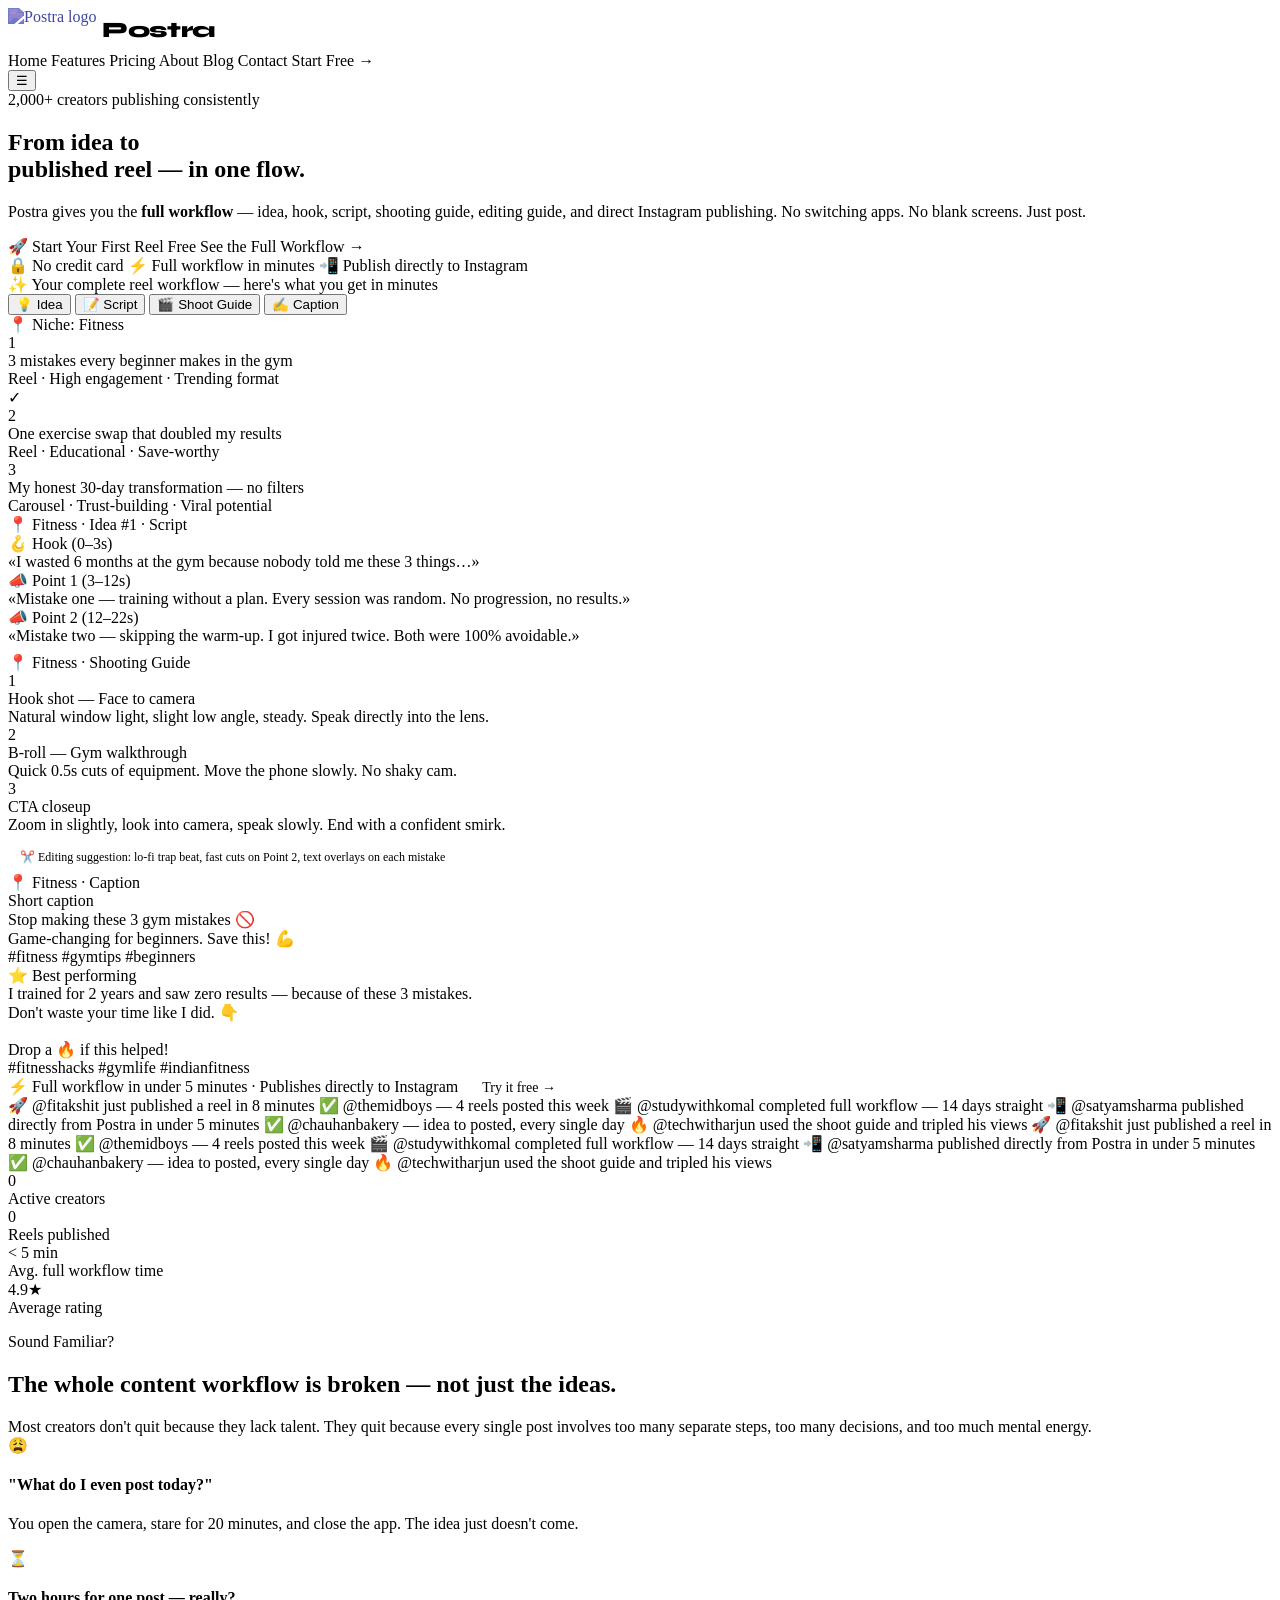
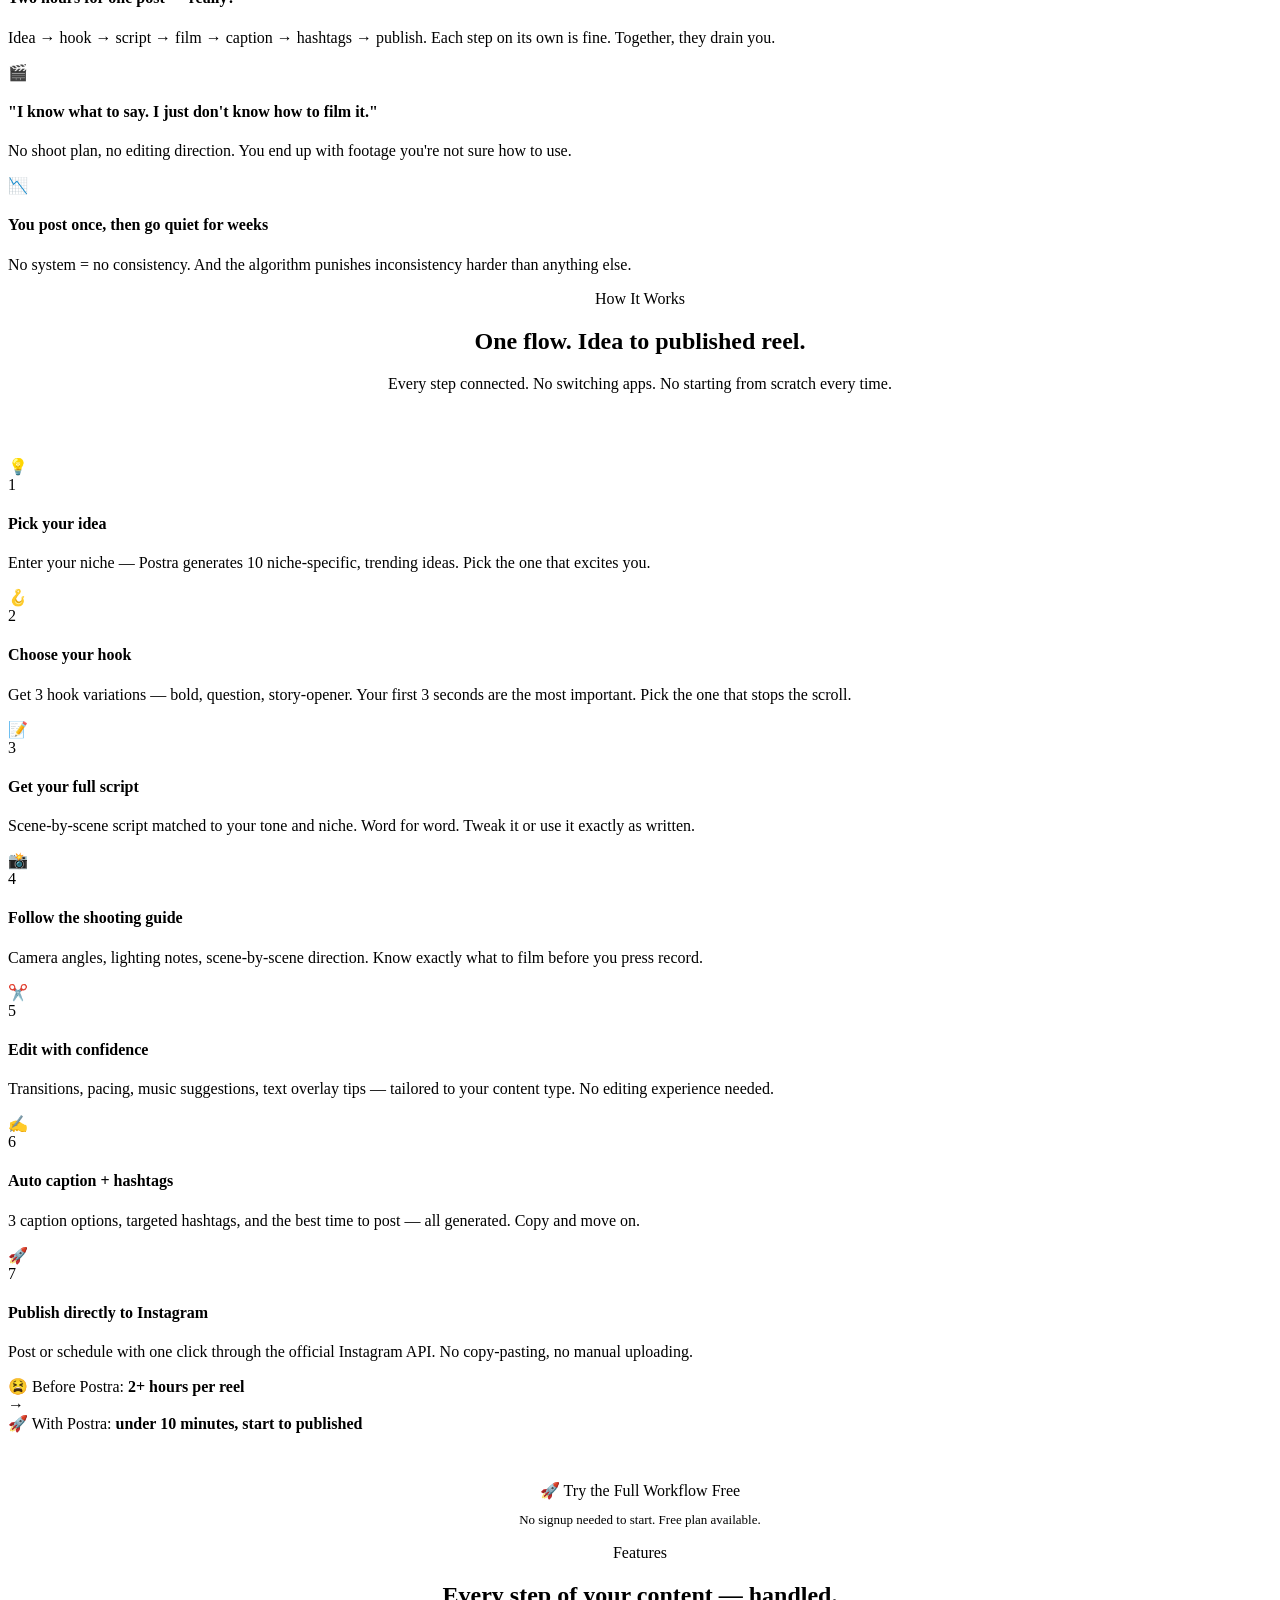
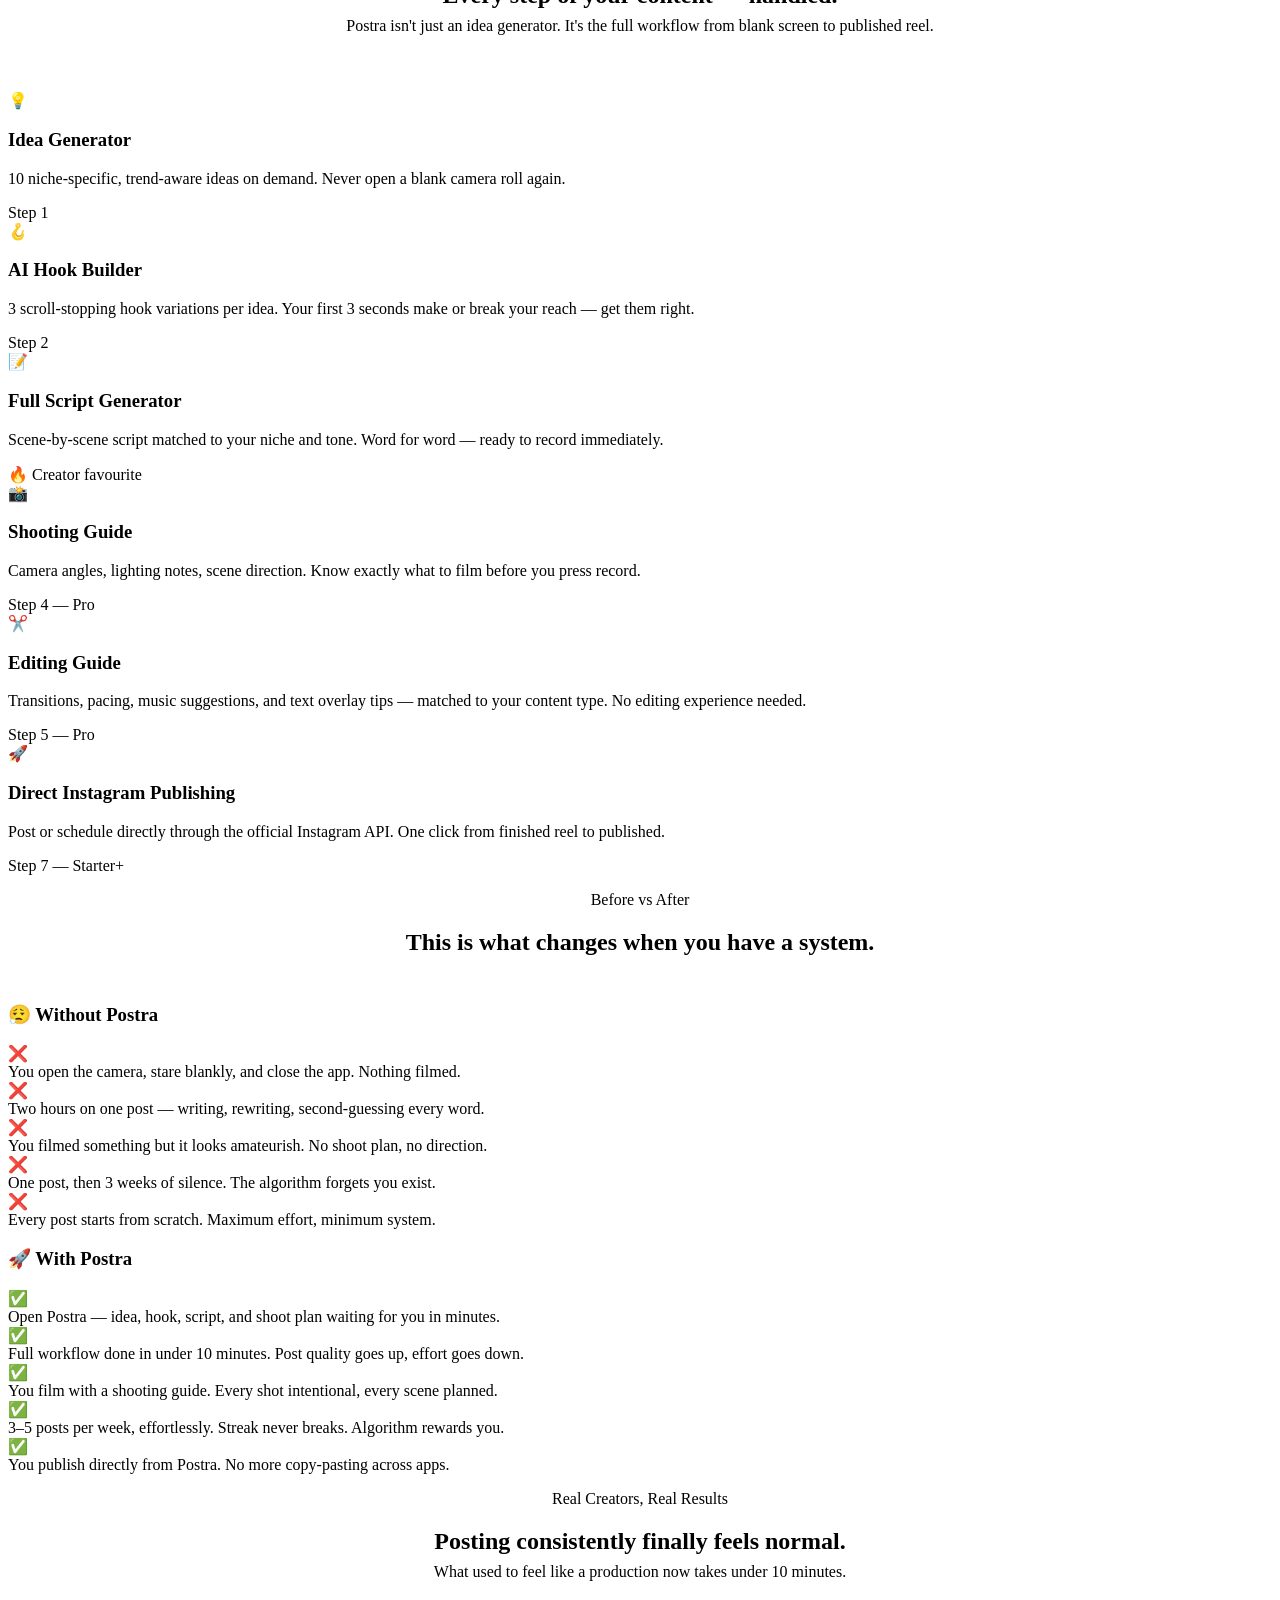
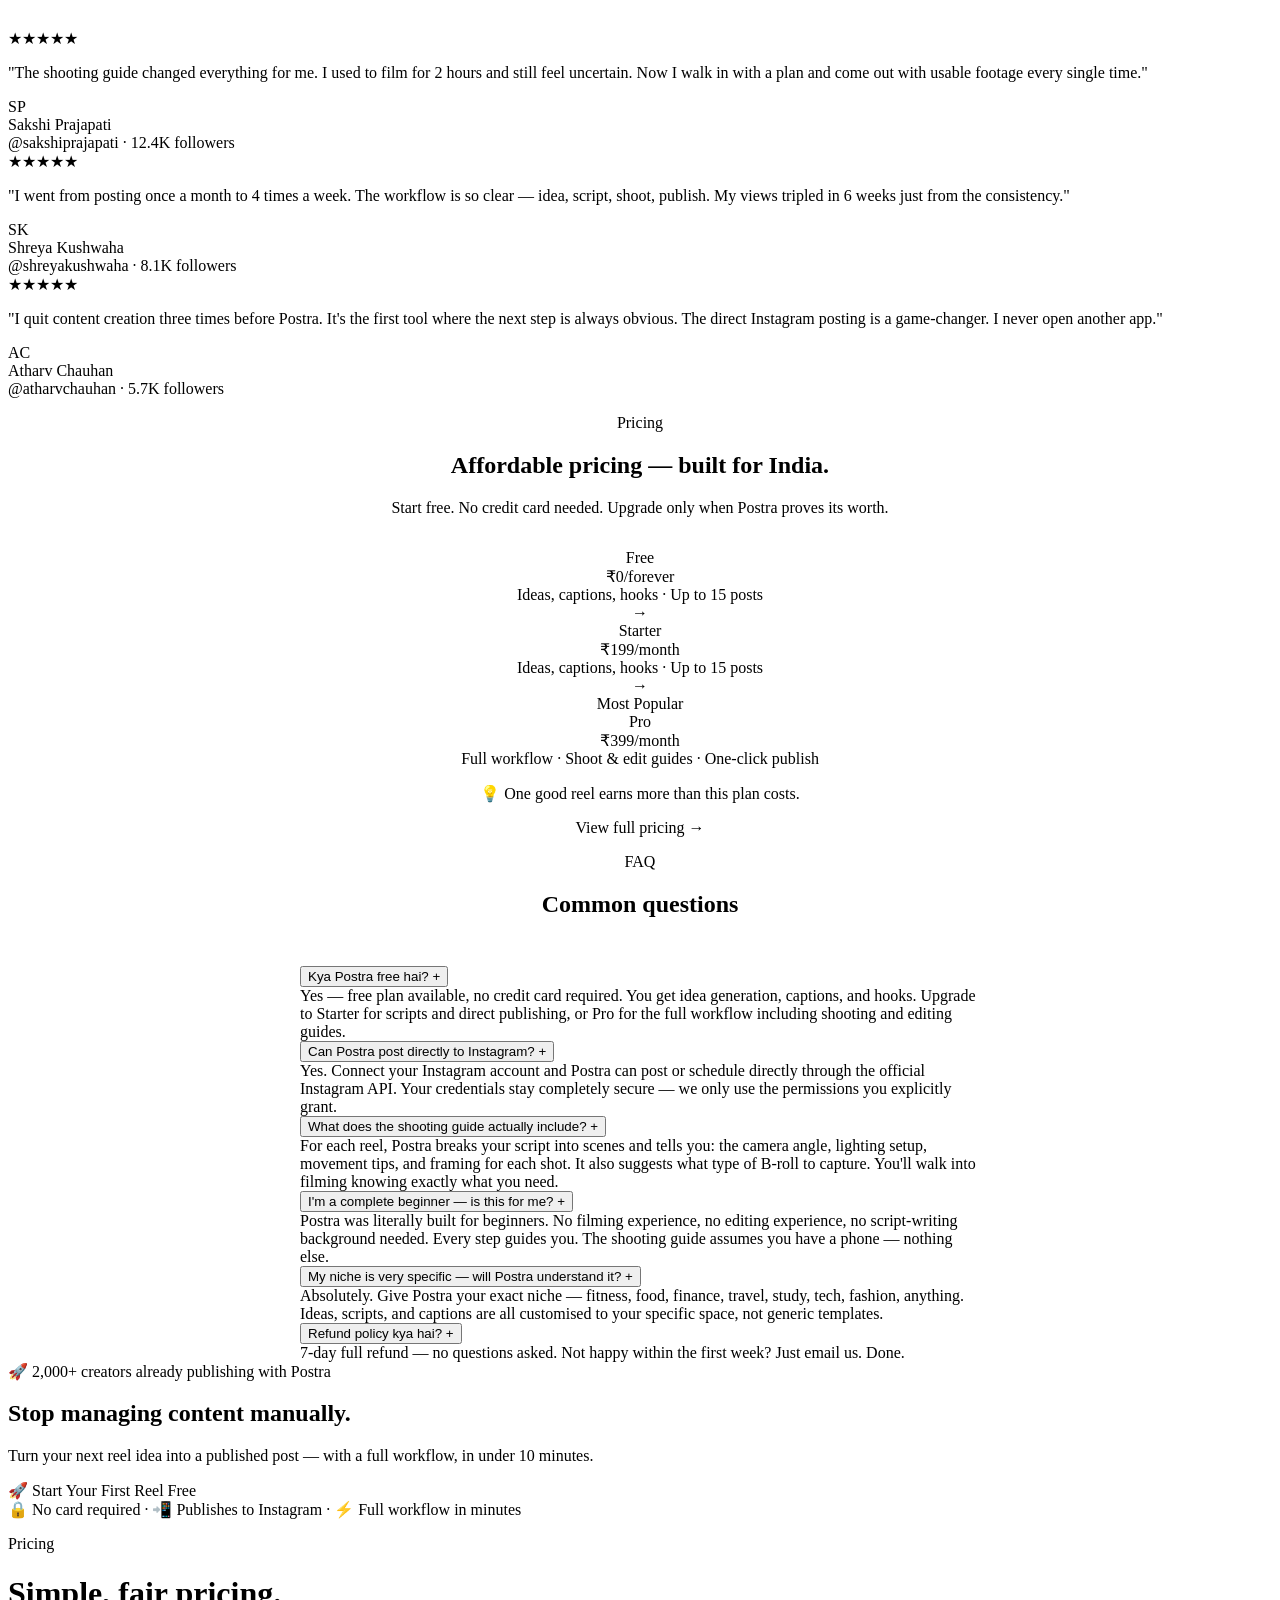
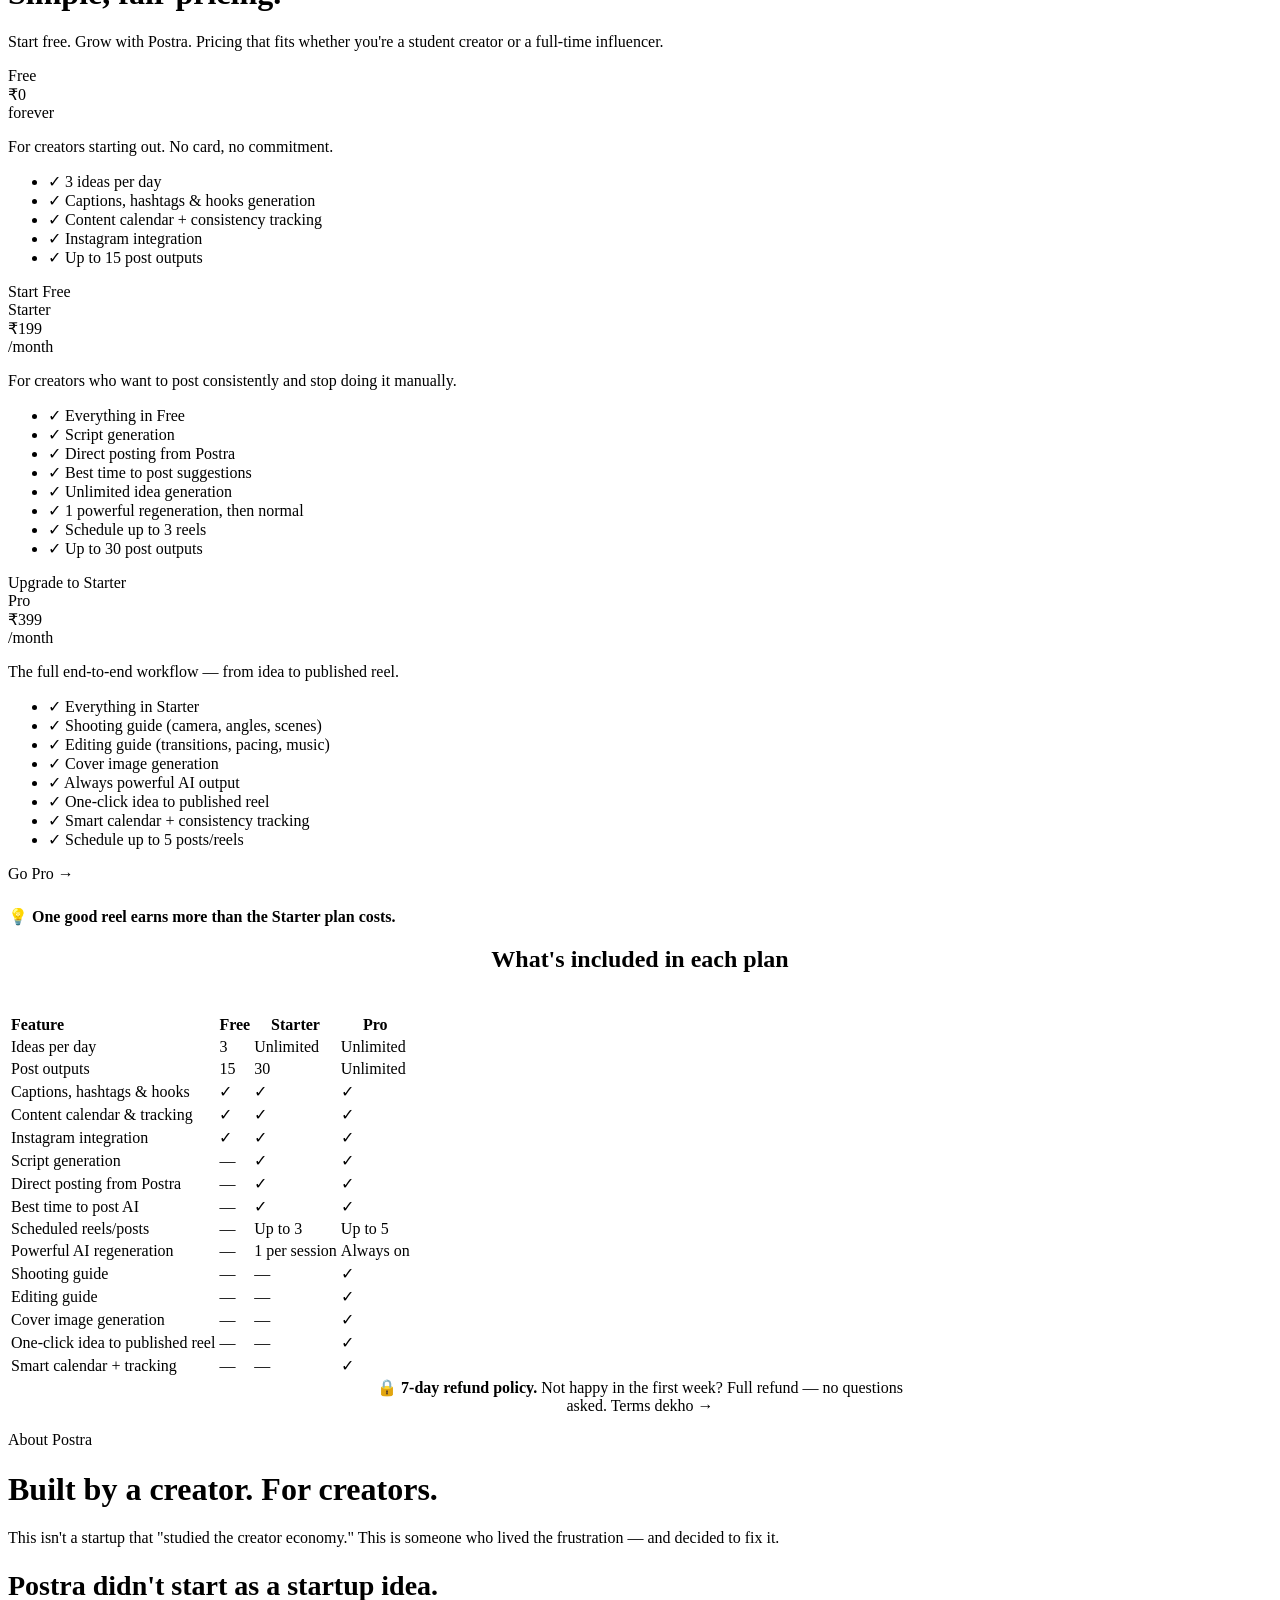
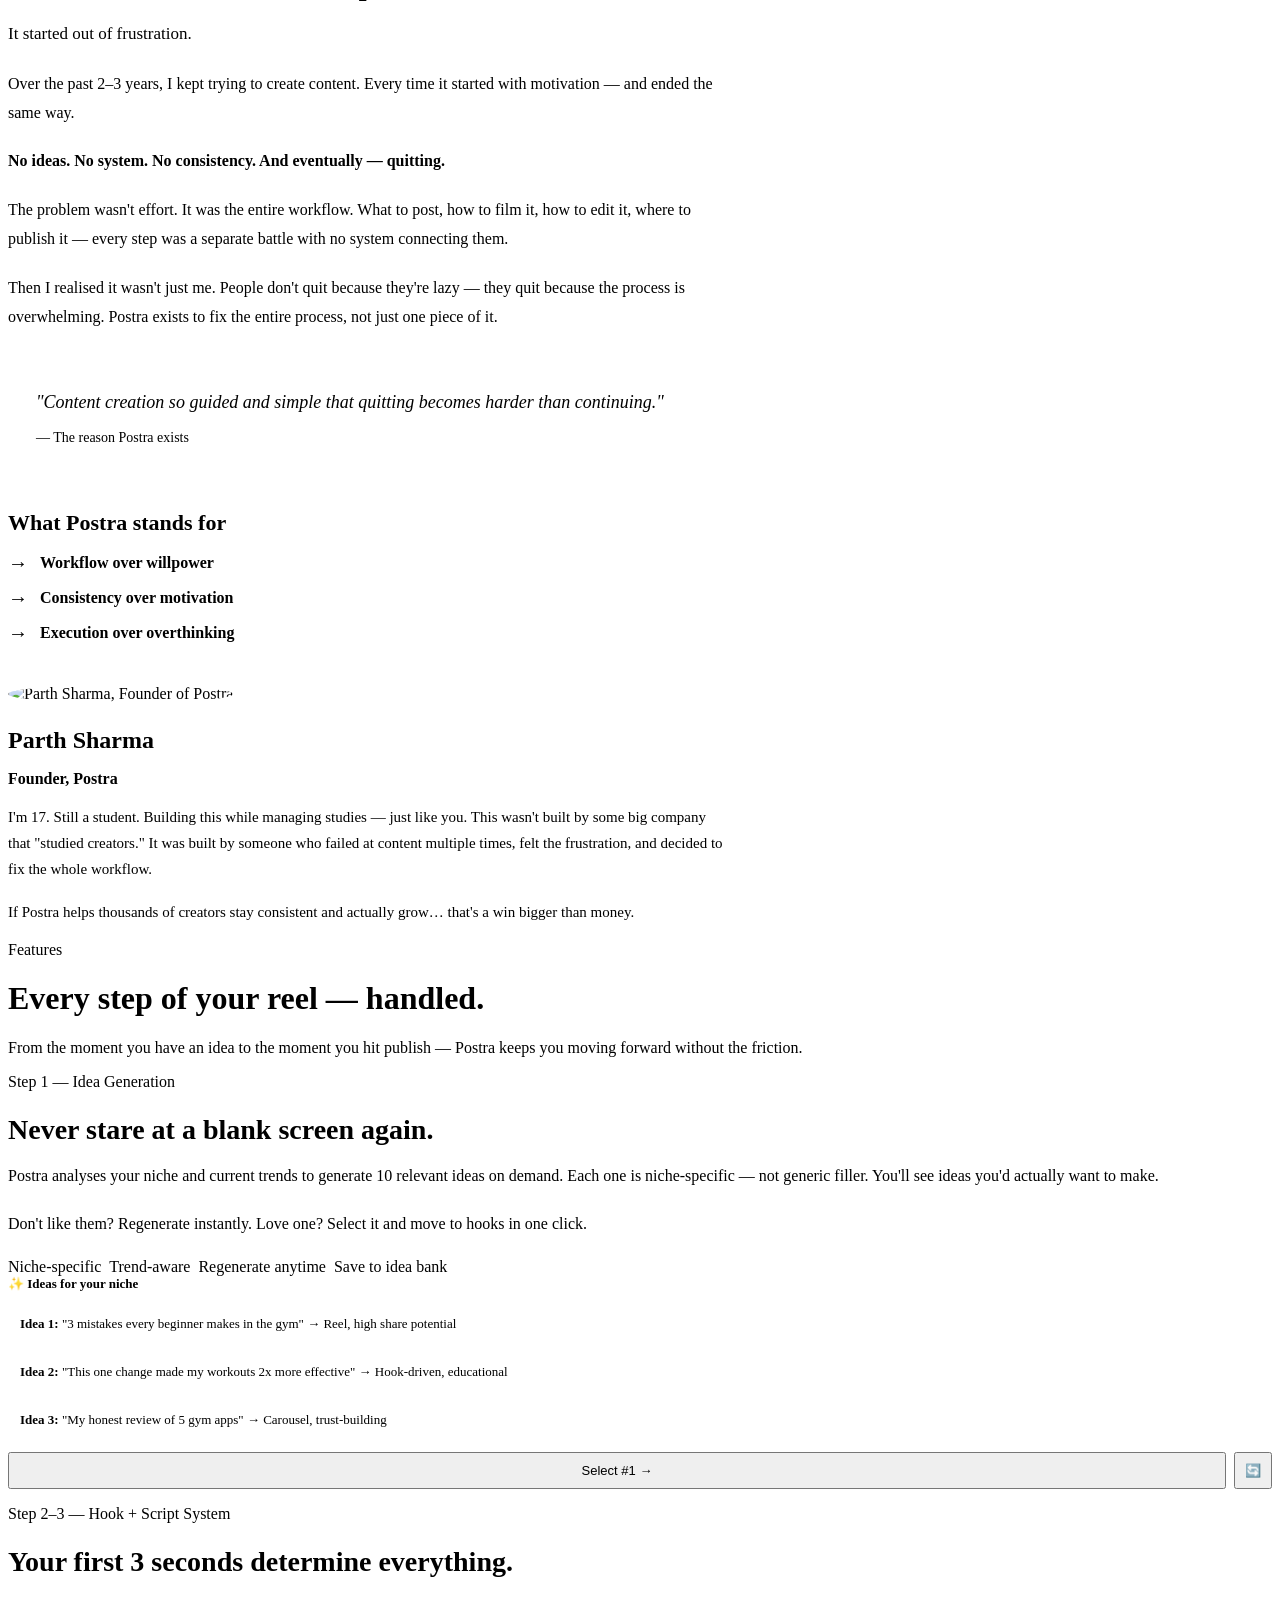
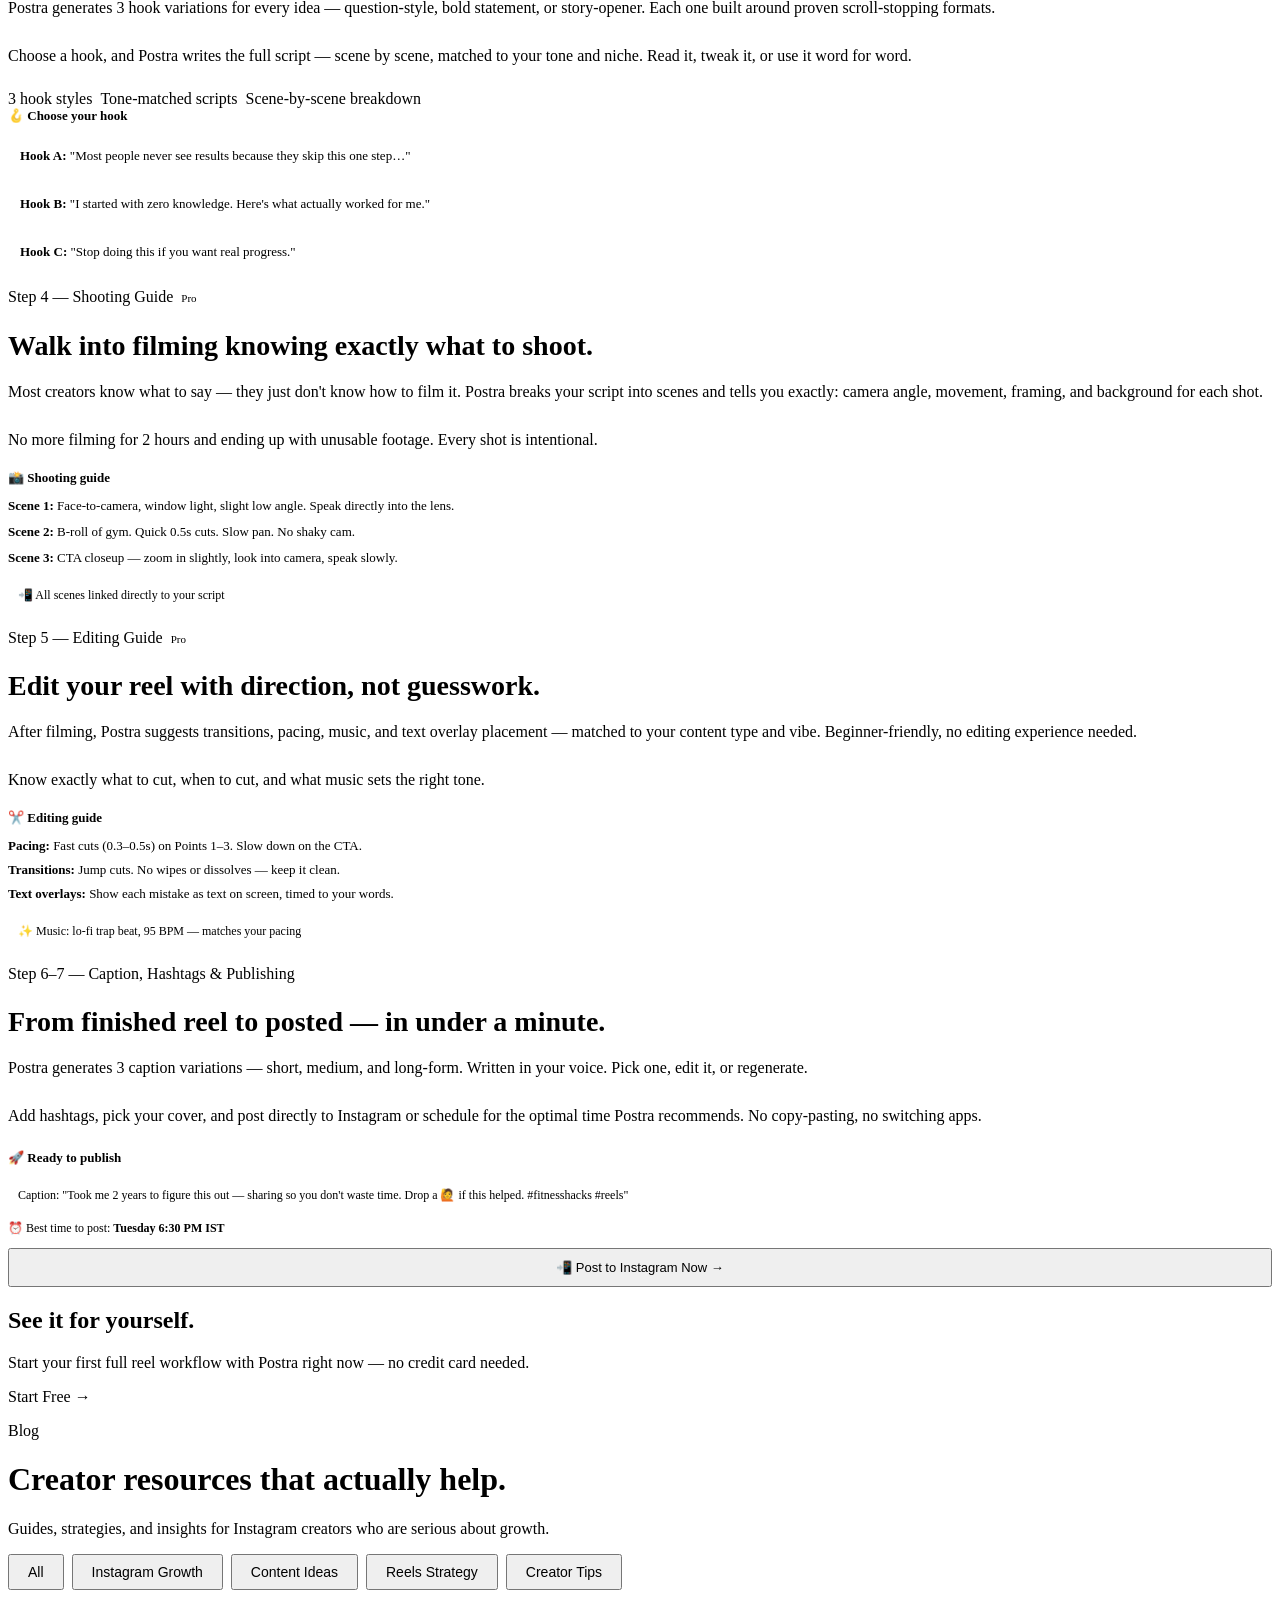
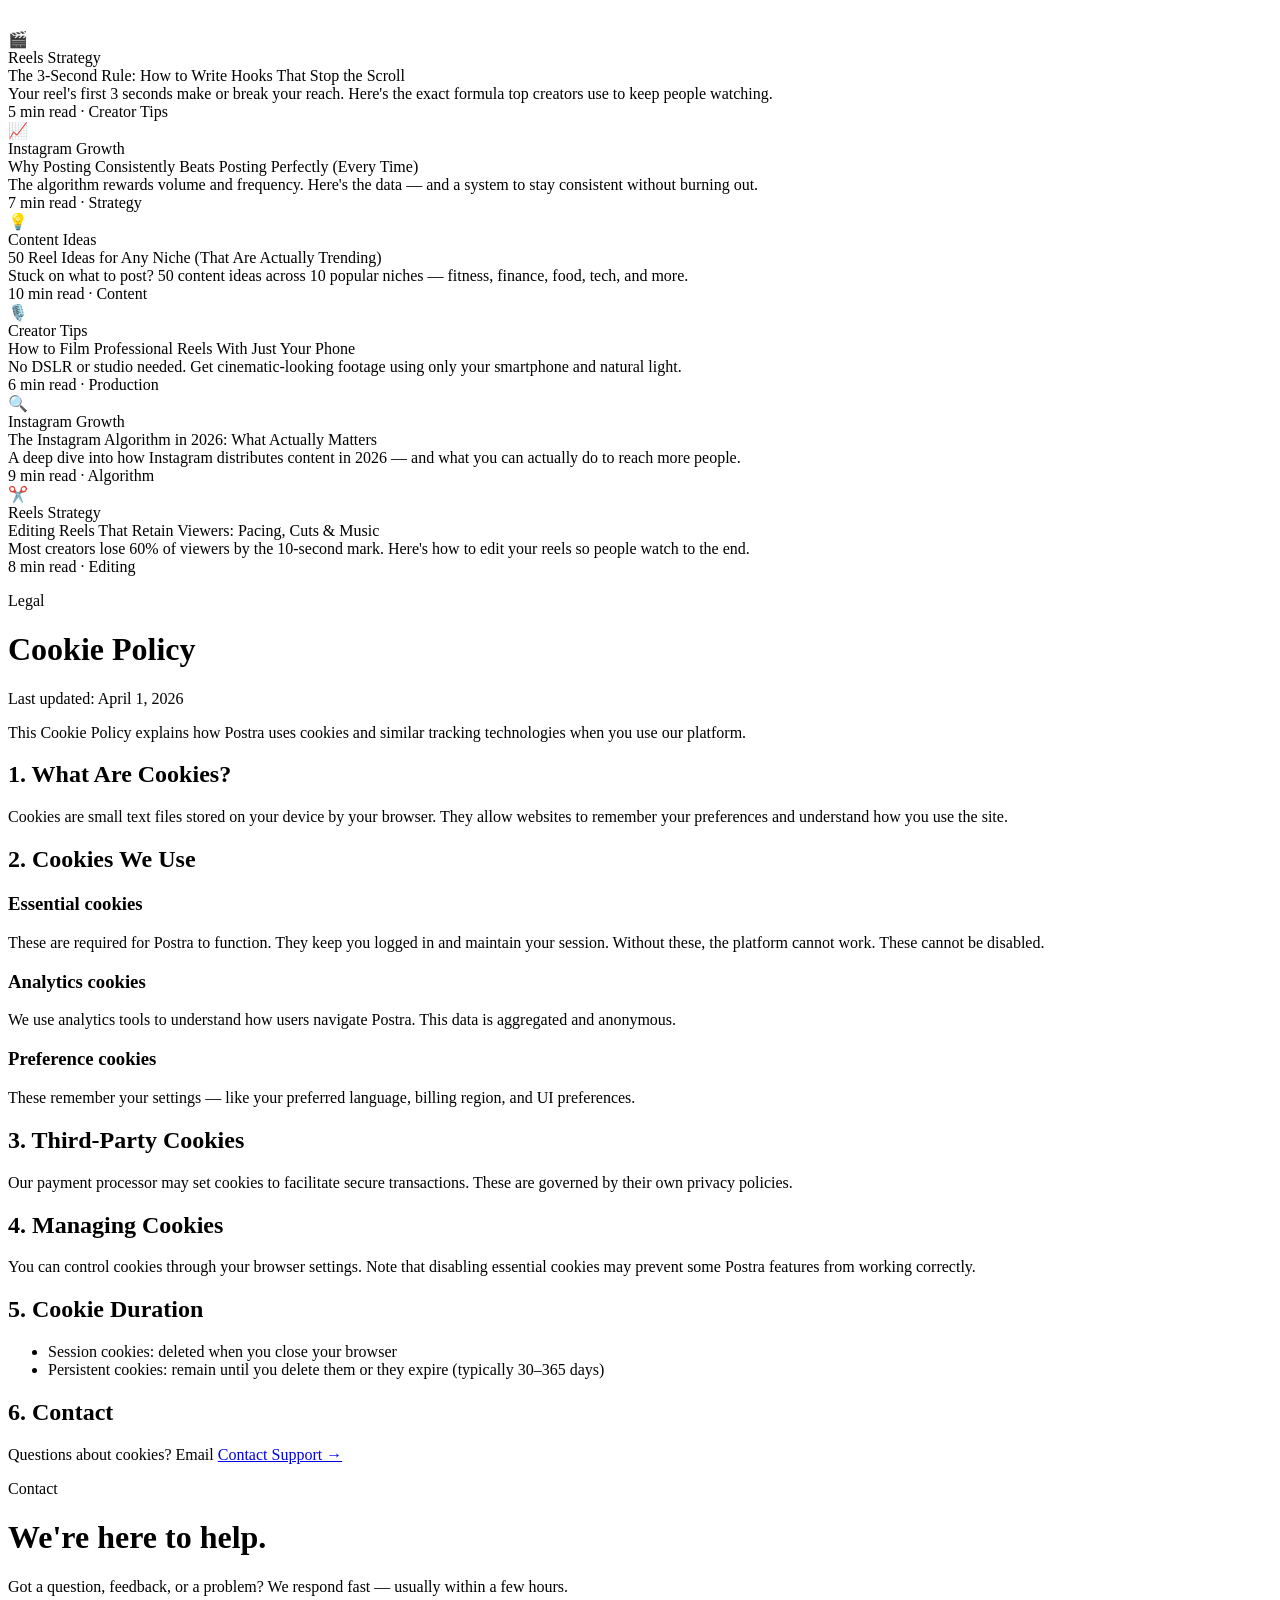
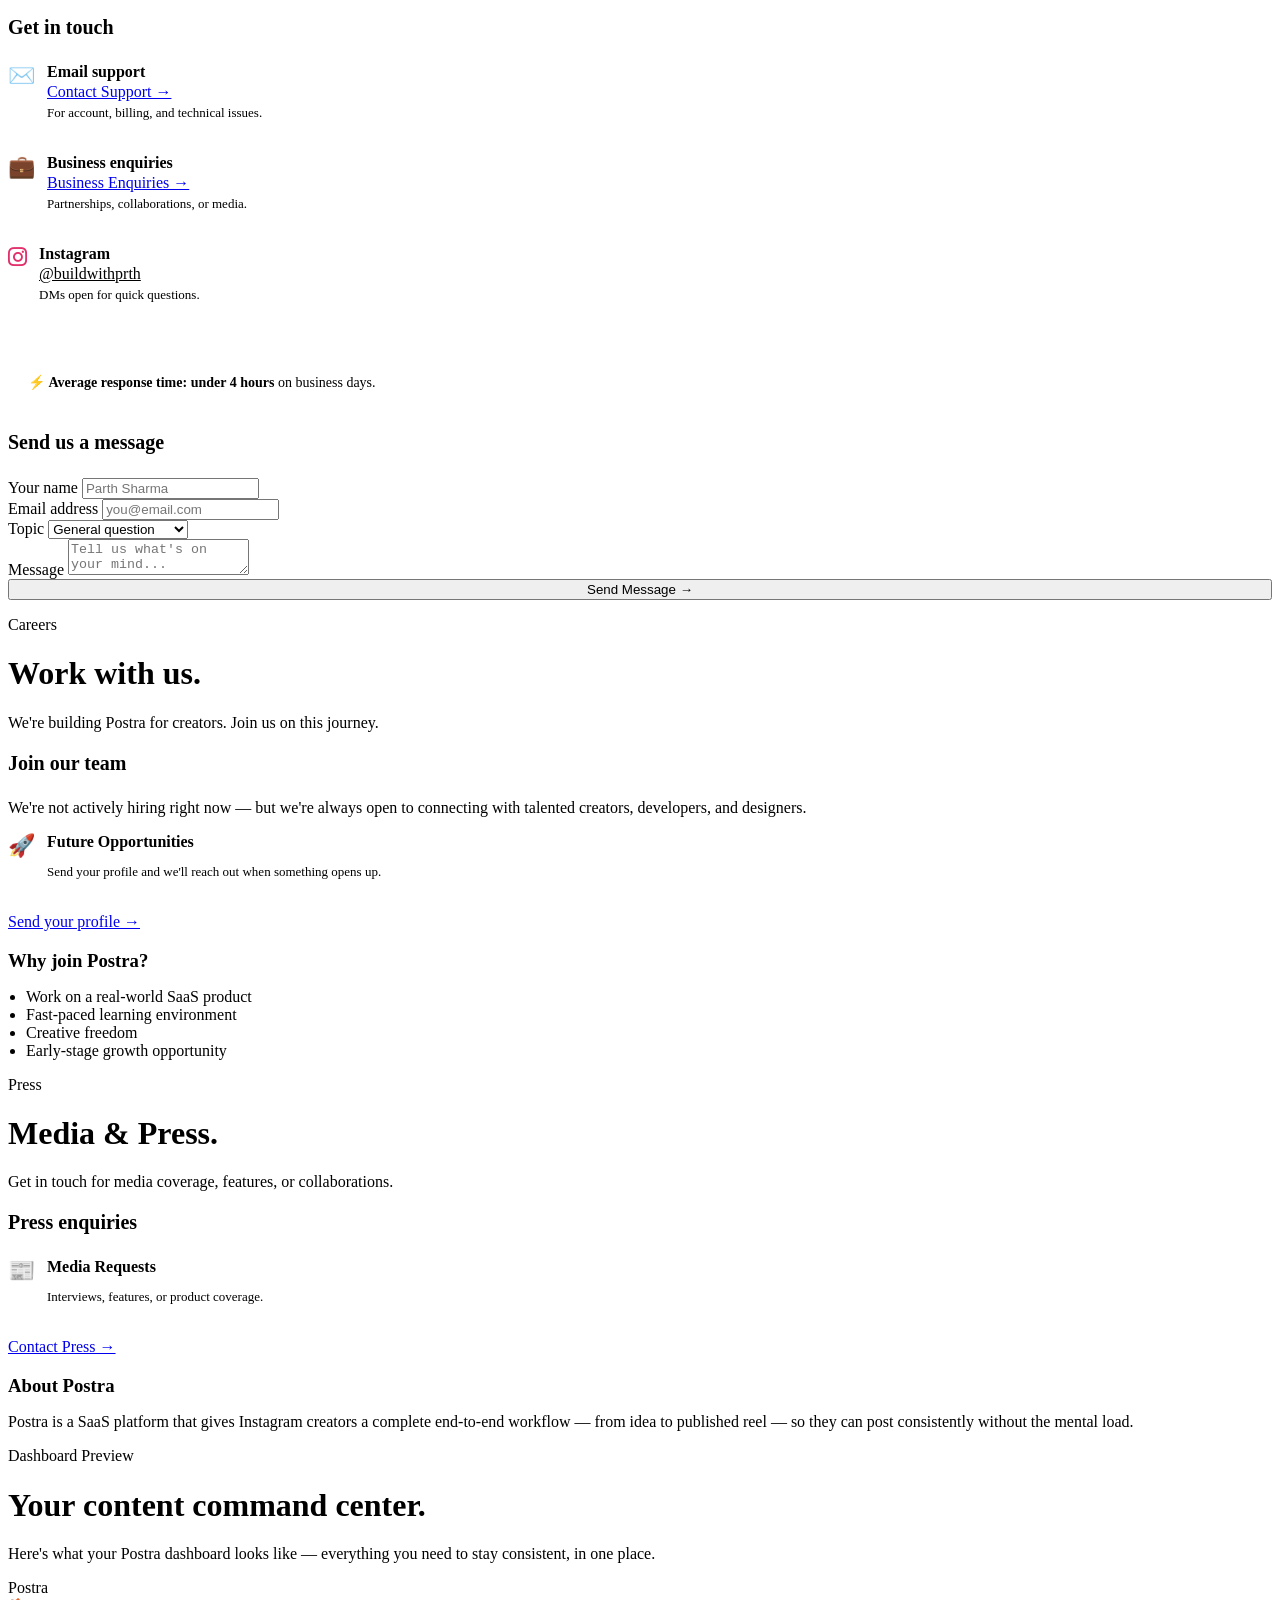
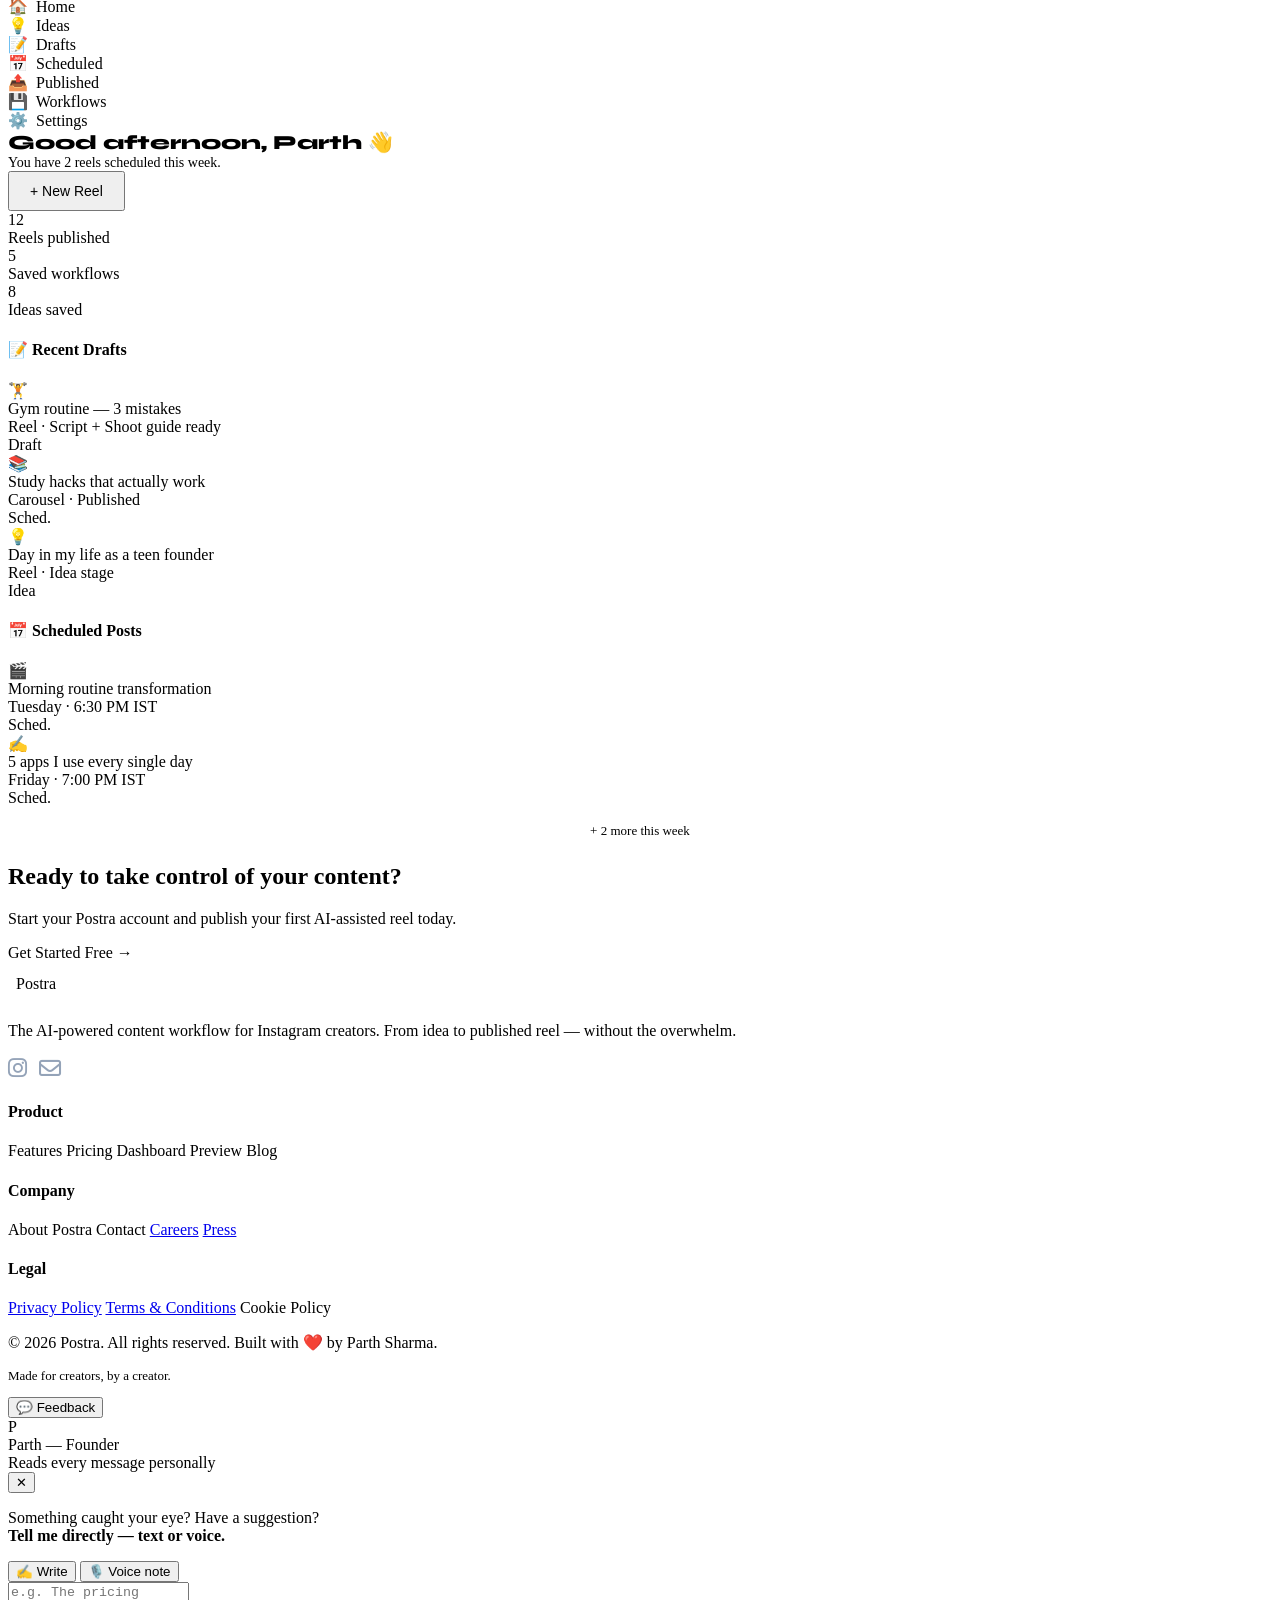
==== commit 31cdc44d: "Update index.html" ====
--- a/index.html
+++ b/index.html
@@ -1,5 +1,3 @@
-<!-- postra-landing/index.html -->
-
 <!DOCTYPE html>
 <html lang="en">
 <head>
@@ -24,7 +22,9 @@
   <link rel="preconnect" href="https://fonts.googleapis.com">
   <link rel="preconnect" href="https://fonts.gstatic.com" crossorigin>
   <link href="https://fonts.googleapis.com/css2?family=Syne:wght@400;500;600;700;800&family=DM+Sans:ital,opsz,wght@0,9..40,300;0,9..40,400;0,9..40,500;1,9..40,300&display=swap" rel="stylesheet">
-  <link rel="stylesheet" href="style.css">
+  
+  <!-- Loaded Absolutely to Avoid Path Collisions -->
+  <link rel="stylesheet" href="https://postra-landing.vercel.app/style.css">
   <link rel="stylesheet" href="https://cdnjs.cloudflare.com/ajax/libs/font-awesome/6.5.0/css/all.min.css">
   <meta name="theme-color" content="#000000">
 </head>
@@ -43,7 +43,7 @@
     <a onclick="showPage('about')" id="nav-about">About</a>
     <a onclick="showPage('blog')" id="nav-blog">Blog</a>
     <a onclick="showPage('contact')" id="nav-contact">Contact</a>
-    <a onclick="window.location.href='https://postra.co.in/login'" class="nav-cta pulse-cta">Start Free →</a>
+    <a onclick="window.location.href='https://postra.co.in/signup'" class="nav-cta pulse-cta">Start Free →</a>
   </div>
   <button class="hamburger" onclick="toggleMobileMenu()">☰</button>
 </nav>
@@ -56,7 +56,7 @@
   <a onclick="showPage('about');toggleMobileMenu()" style="display:block;padding:10px 0;font-weight:600;color:var(--ink);cursor:pointer;">About</a>
   <a onclick="showPage('blog');toggleMobileMenu()" style="display:block;padding:10px 0;font-weight:600;color:var(--ink);cursor:pointer;">Blog</a>
   <a onclick="showPage('contact');toggleMobileMenu()" style="display:block;padding:10px 0;font-weight:600;color:var(--ink);cursor:pointer;">Contact</a>
-  <a onclick="window.location.href='https://postra.co.in/login';toggleMobileMenu()" style="display:block;margin-top:8px;padding:12px;text-align:center;background:var(--brand);color:#fff;border-radius:8px;font-weight:700;cursor:pointer;">Start Your First Reel Free →</a>
+  <a onclick="window.location.href='https://postra.co.in/signup';toggleMobileMenu()" style="display:block;margin-top:8px;padding:12px;text-align:center;background:var(--brand);color:#fff;border-radius:8px;font-weight:700;cursor:pointer;">Start Your First Reel Free →</a>
 </div>
 
 
@@ -87,7 +87,7 @@
       </p>
 
       <div class="hero-actions">
-        <a onclick="window.location.href='https://postra.co.in/login'" class="btn btn-primary btn-lg btn-glow">
+        <a onclick="window.location.href='https://postra.co.in/signup'" class="btn btn-primary btn-lg btn-glow">
           <span>🚀</span> Start Your First Reel Free
         </a>
         <a onclick="showPage('features')" class="btn btn-outline btn-lg">See the Full Workflow →</a>
@@ -150,7 +150,7 @@
               <div class="script-scene-label">📣 Point 2 (12–22s)</div>
               <div class="script-scene-text">«Mistake two — skipping the warm-up. I got injured twice. Both were 100% avoidable.»</div>
             </div>
-            <div style="margin-top:8px;font-size:12px;color:var(--ink-3);">+ 2 more scenes included · 45-second reel · Conversational tone</div>
+            <div style="margin-top:8px;font-size:12px;color:var(--ink-3);="+ 2 more scenes included · 45-second reel · Conversational tone</div>
           </div>
 
           <div class="otab-content" id="tab-shoot">
@@ -194,7 +194,7 @@
         </div>
         <div class="output-footer">
           <span class="output-time">⚡ Full workflow in under 5 minutes · Publishes directly to Instagram</span>
-          <a onclick="window.location.href='https://postra.co.in/login'" class="btn btn-primary" style="padding:10px 20px;font-size:14px;">Try it free →</a>
+          <a onclick="window.location.href='https://postra.co.in/signup'" class="btn btn-primary" style="padding:10px 20px;font-size:14px;">Try it free →</a>
         </div>
       </div>
     </div>
@@ -389,7 +389,7 @@
     </div>
 
     <div style="text-align:center; margin-top:48px;">
-      <a onclick="window.location.href='https://postra.co.in/login'" class="btn btn-primary btn-lg btn-glow">
+      <a onclick="window.location.href='https://postra.co.in/signup'" class="btn btn-primary btn-lg btn-glow">
         🚀 Try the Full Workflow Free
       </a>
       <p style="font-size:13px;color:var(--ink-3);margin-top:12px;">No signup needed to start. Free plan available.</p>
@@ -568,7 +568,7 @@
     <div class="cta-badge">🚀 2,000+ creators already publishing with Postra</div>
     <h2>Stop managing content manually.</h2>
     <p>Turn your next reel idea into a published post — with a full workflow, in under 10 minutes.</p>
-    <a onclick="window.location.href='https://postra.co.in/login'" class="btn btn-white btn-lg btn-cta-final">
+    <a onclick="window.location.href='https://postra.co.in/signup'" class="btn btn-white btn-lg btn-cta-final">
       🚀 Start Your First Reel Free
     </a>
     <div class="cta-microtrust">
@@ -609,7 +609,7 @@
             <li><span class="check">✓</span> Instagram integration</li>
             <li><span class="check">✓</span> Up to 15 post outputs</li>
           </ul>
-          <a onclick="window.location.href='https://postra.co.in/login'" class="btn btn-outline" style="width:100%;justify-content:center;">Start Free</a>
+          <a onclick="window.location.href='https://postra.co.in/signup'" class="btn btn-outline" style="width:100%;justify-content:center;">Start Free</a>
         </div>
 
         <!-- STARTER -->
@@ -627,7 +627,7 @@
             <li><span class="check">✓</span> Schedule up to 3 reels</li>
             <li><span class="check">✓</span> Up to 30 post outputs</li>
           </ul>
-          <a onclick="window.location.href='https://postra.co.in/login'" class="btn btn-outline" style="width:100%;justify-content:center;">Upgrade to Starter</a>
+          <a onclick="window.location.href='https://postra.co.in/signup'" class="btn btn-outline" style="width:100%;justify-content:center;">Upgrade to Starter</a>
         </div>
 
         <!-- PRO -->
@@ -645,7 +645,7 @@
             <li><span class="check">✓</span> Smart calendar + consistency tracking</li>
             <li><span class="check">✓</span> Schedule up to 5 posts/reels</li>
           </ul>
-          <a onclick="window.location.href='https://postra.co.in/login'" class="btn btn-primary" style="width:100%;justify-content:center;">Go Pro →</a>
+          <a onclick="window.location.href='https://postra.co.in/signup'" class="btn btn-primary" style="width:100%;justify-content:center;">Go Pro →</a>
         </div>
 
       </div>
@@ -845,7 +845,7 @@
         <p class="label">Step 6–7 — Caption, Hashtags & Publishing</p>
         <h2 style="font-size:28px; font-weight:800; margin-bottom:12px;">From finished reel to posted — in under a minute.</h2>
         <p style="font-size:16px; color:var(--ink-2); line-height:1.75; margin-bottom:20px;">Postra generates 3 caption variations — short, medium, and long-form. Written in your voice. Pick one, edit it, or regenerate.</p>
-        <p style="font-size:16px; color:var(--ink-2); line-height:1.75;">Add hashtags, pick your cover, and post directly to Instagram or schedule for the optimal time Postra recommends. No copy-pasting, no switching apps.</p>
+        <p style="font-size:16px; color:var(--ink-2); line-height:1.75; margin-bottom:20px;">Add hashtags, pick your cover, and post directly to Instagram or schedule for the optimal time Postra recommends. No copy-pasting, no switching apps.</p>
       </div>
       <div class="feature-visual">
         <div class="mock-ui">
@@ -861,7 +861,7 @@
   <div class="cta-band">
     <h2>See it for yourself.</h2>
     <p>Start your first full reel workflow with Postra right now — no credit card needed.</p>
-    <a onclick="window.location.href='https://postra.co.in/login'" class="btn btn-white btn-lg">Start Free →</a>
+    <a onclick="window.location.href='https://postra.co.in/signup'" class="btn btn-white btn-lg">Start Free →</a>
   </div>
 </div><!-- /page-features -->
 
@@ -1200,7 +1200,7 @@
   <div class="cta-band">
     <h2>Ready to take control of your content?</h2>
     <p>Start your Postra account and publish your first AI-assisted reel today.</p>
-    <a onclick="window.location.href='https://postra.co.in/login'" class="btn btn-white btn-lg">Get Started Free →</a>
+    <a onclick="window.location.href='https://postra.co.in/signup'" class="btn btn-white btn-lg">Get Started Free →</a>
   </div>
 </div><!-- /page-dashboard -->
 
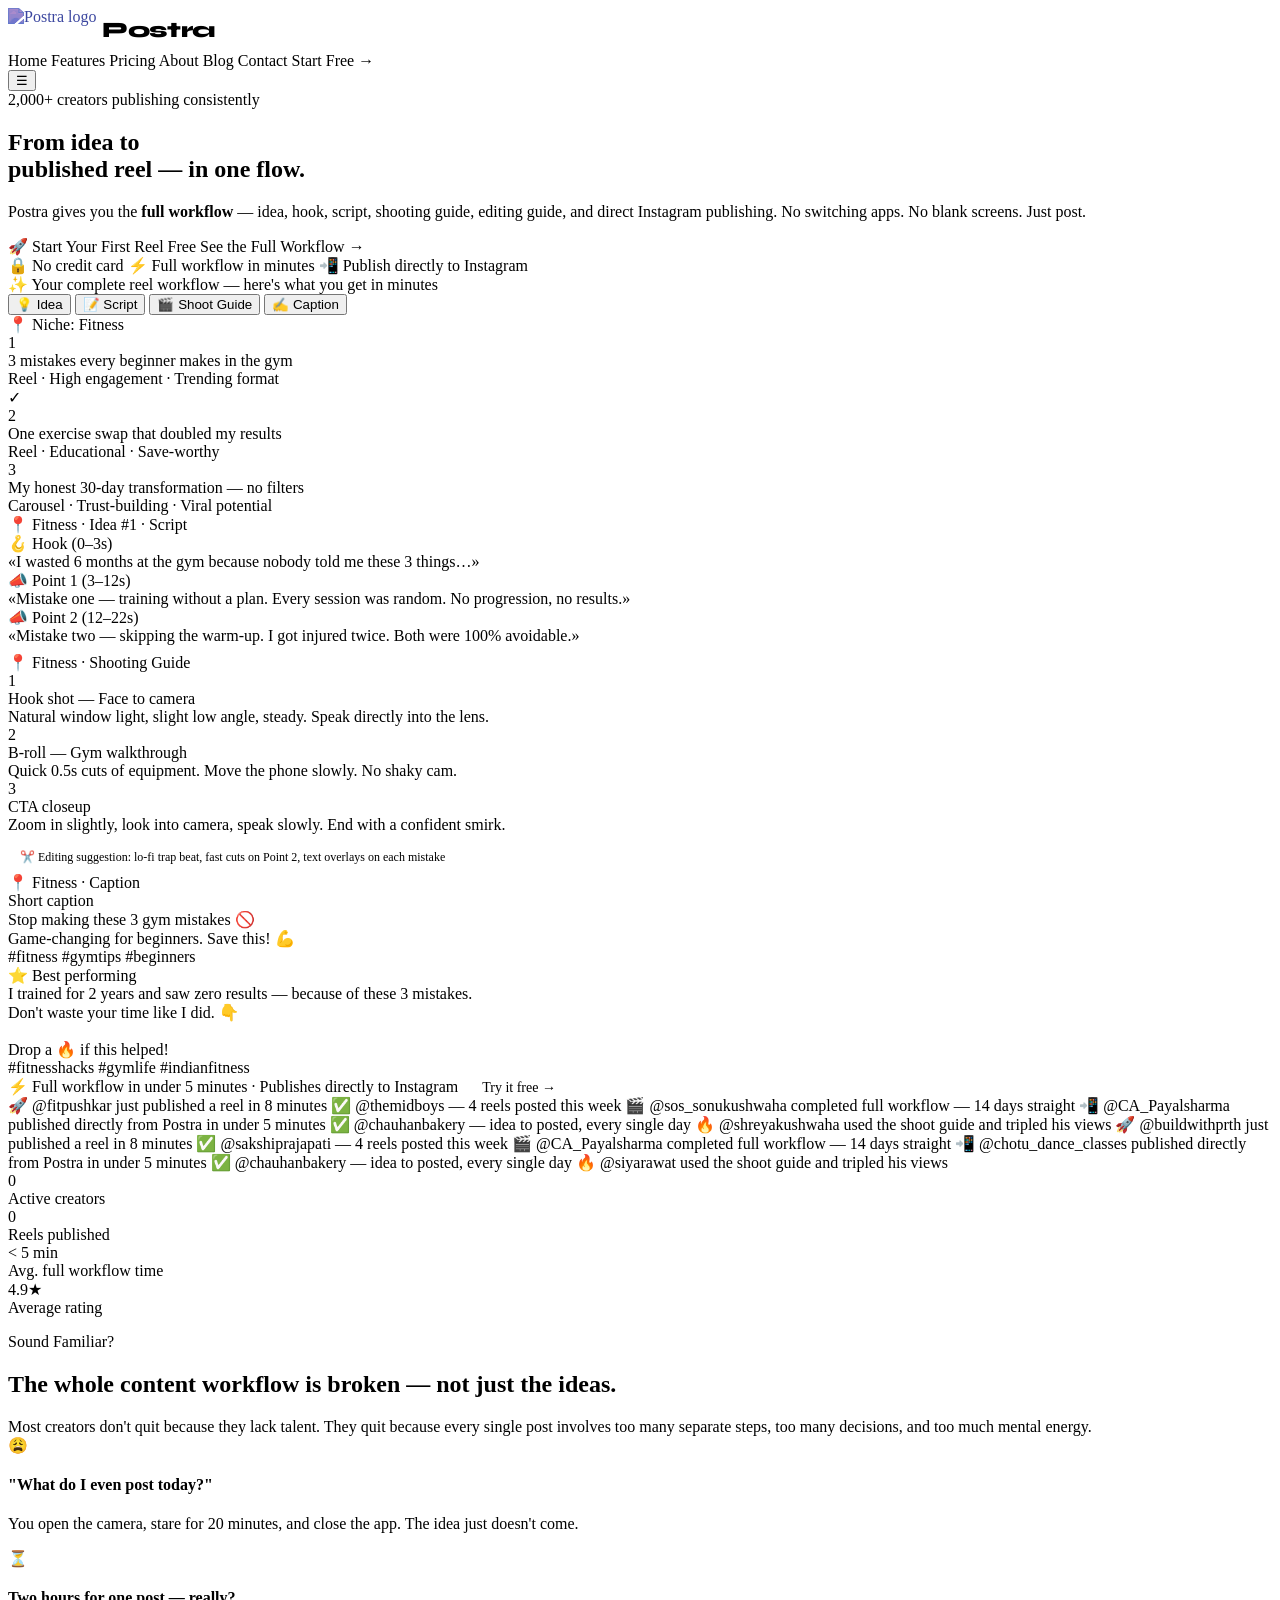
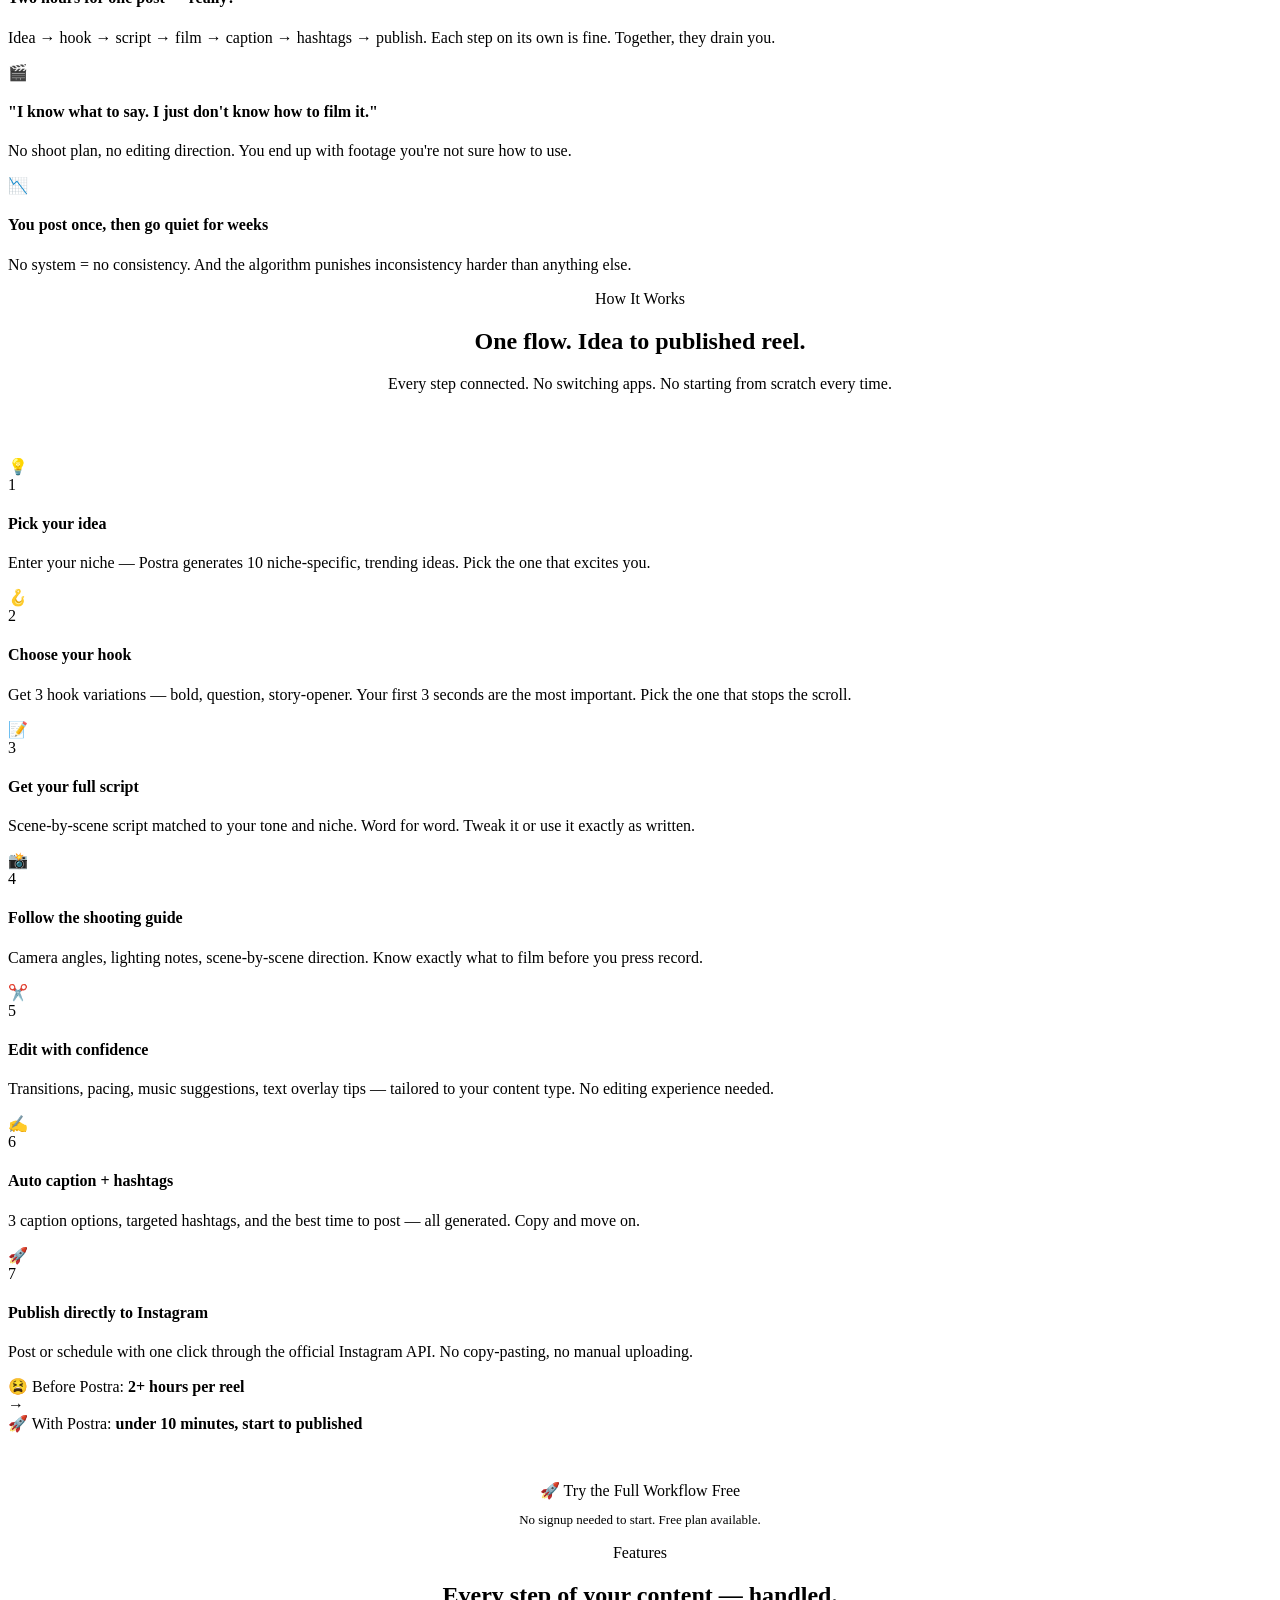
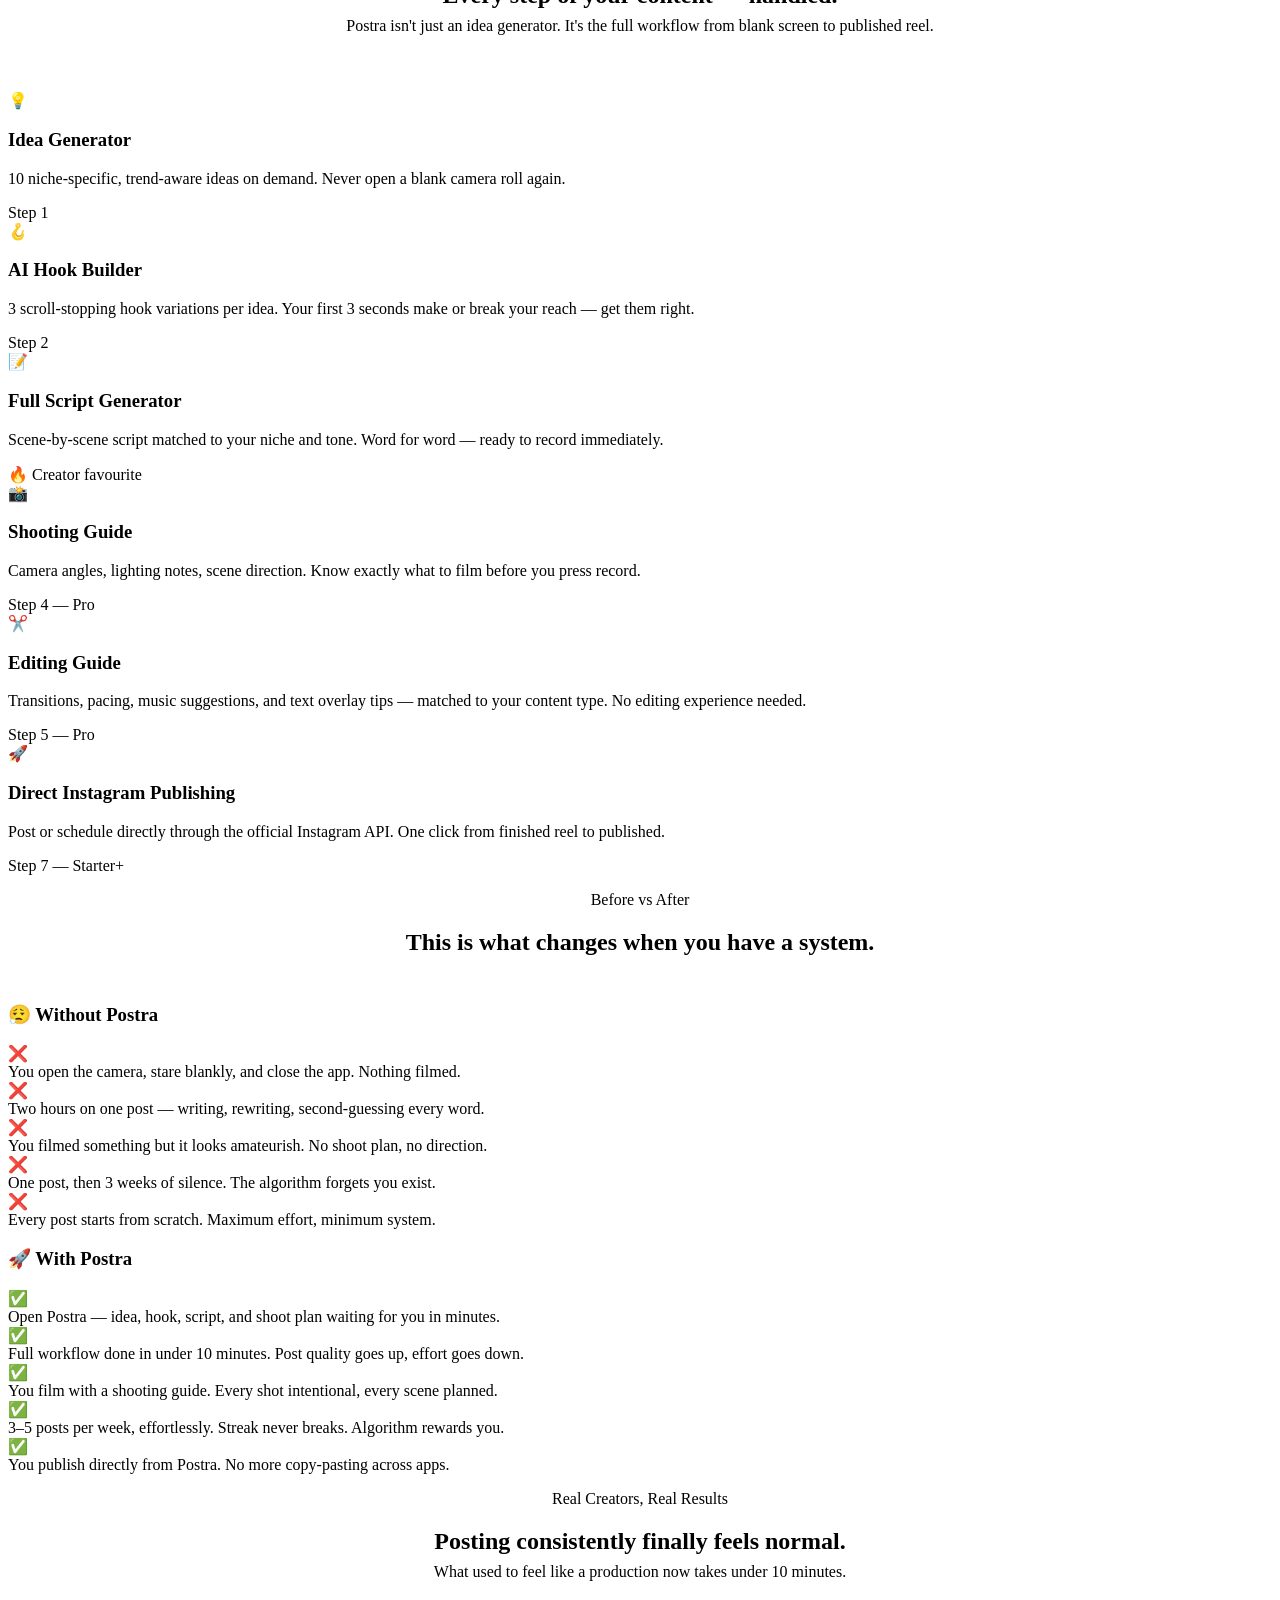
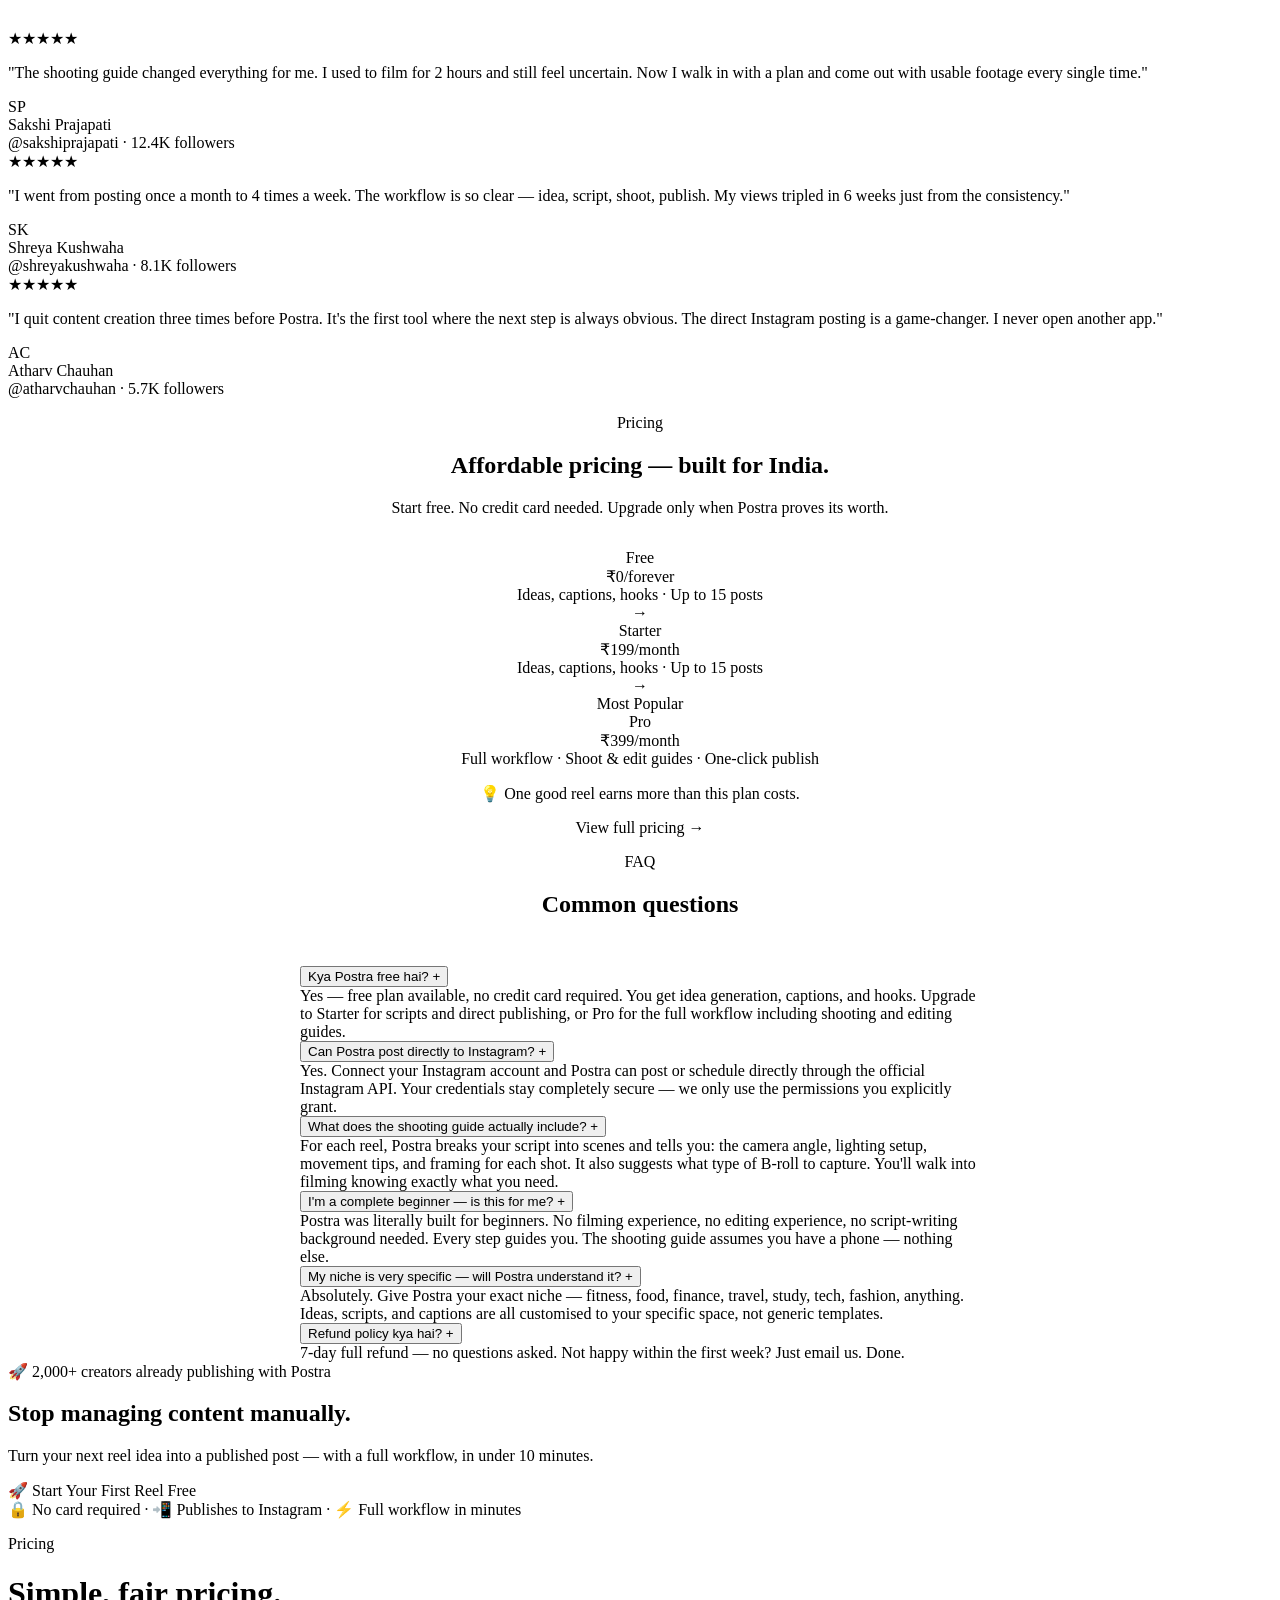
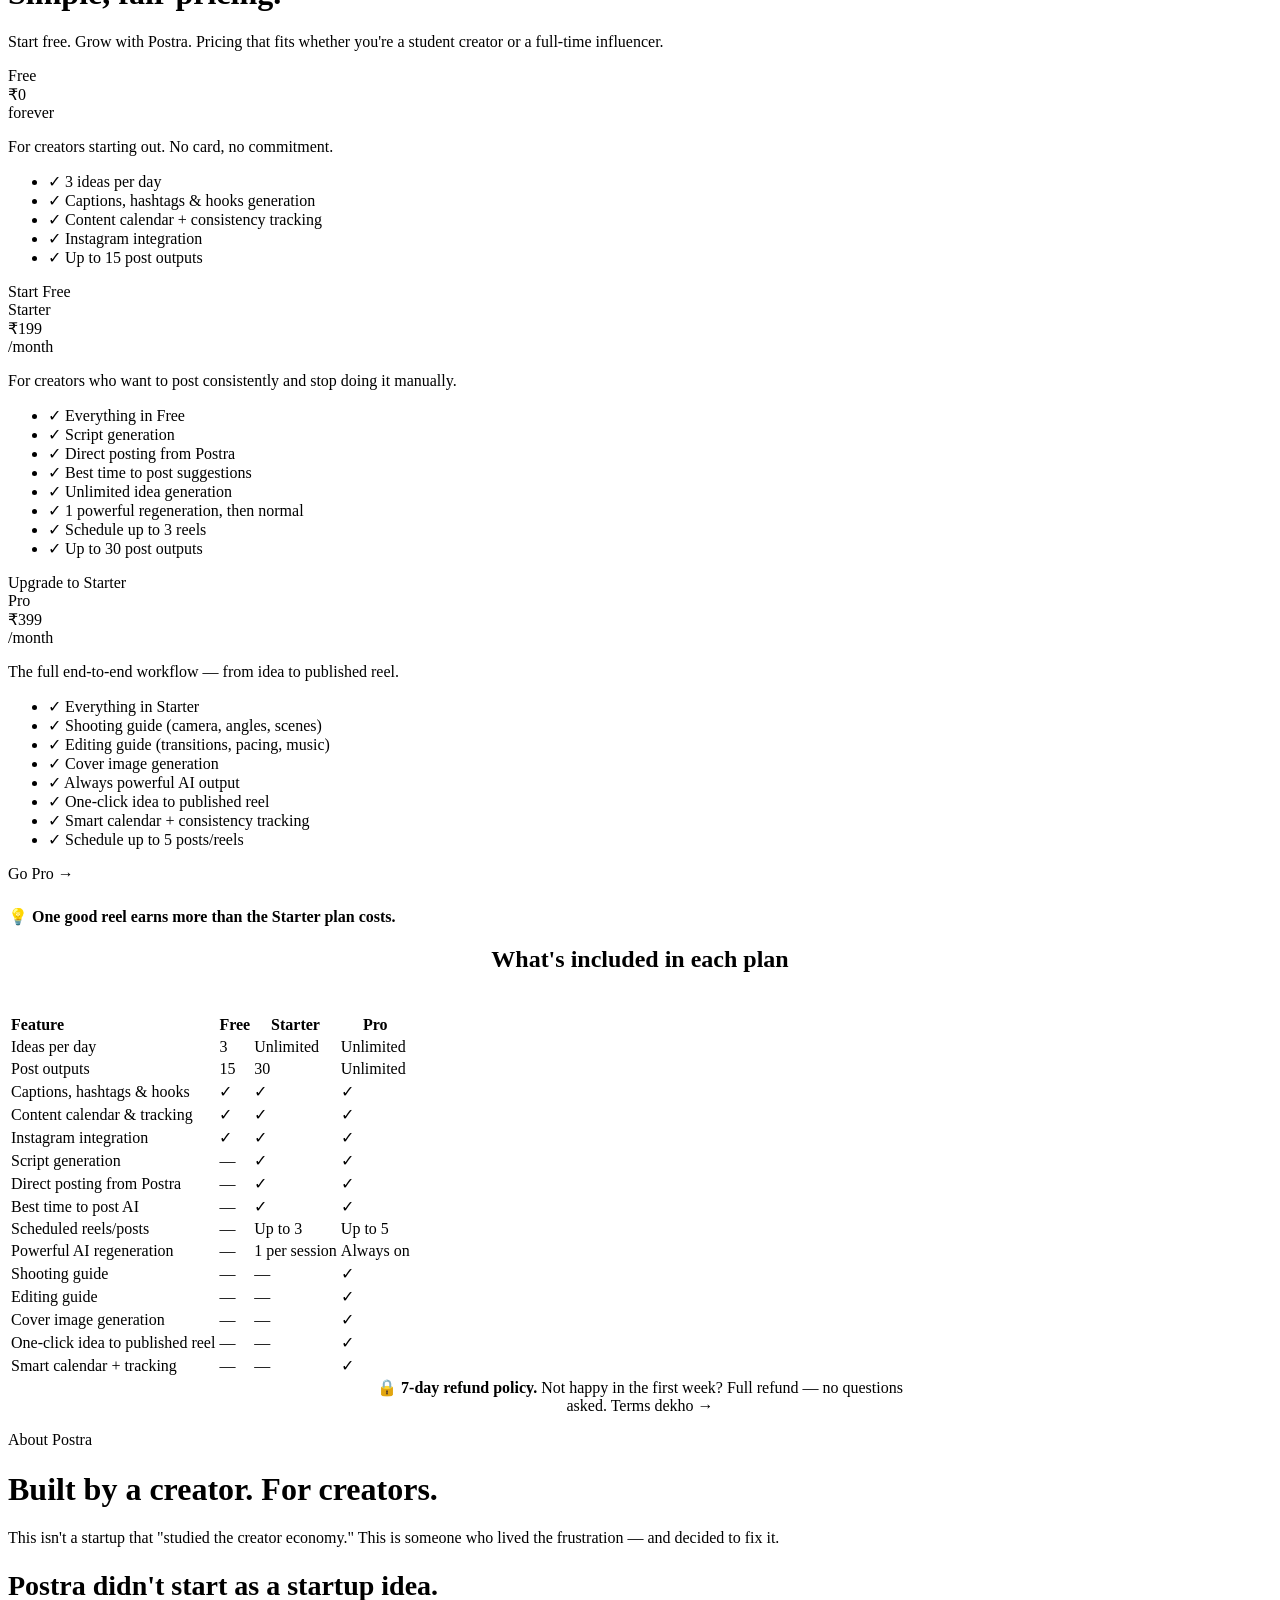
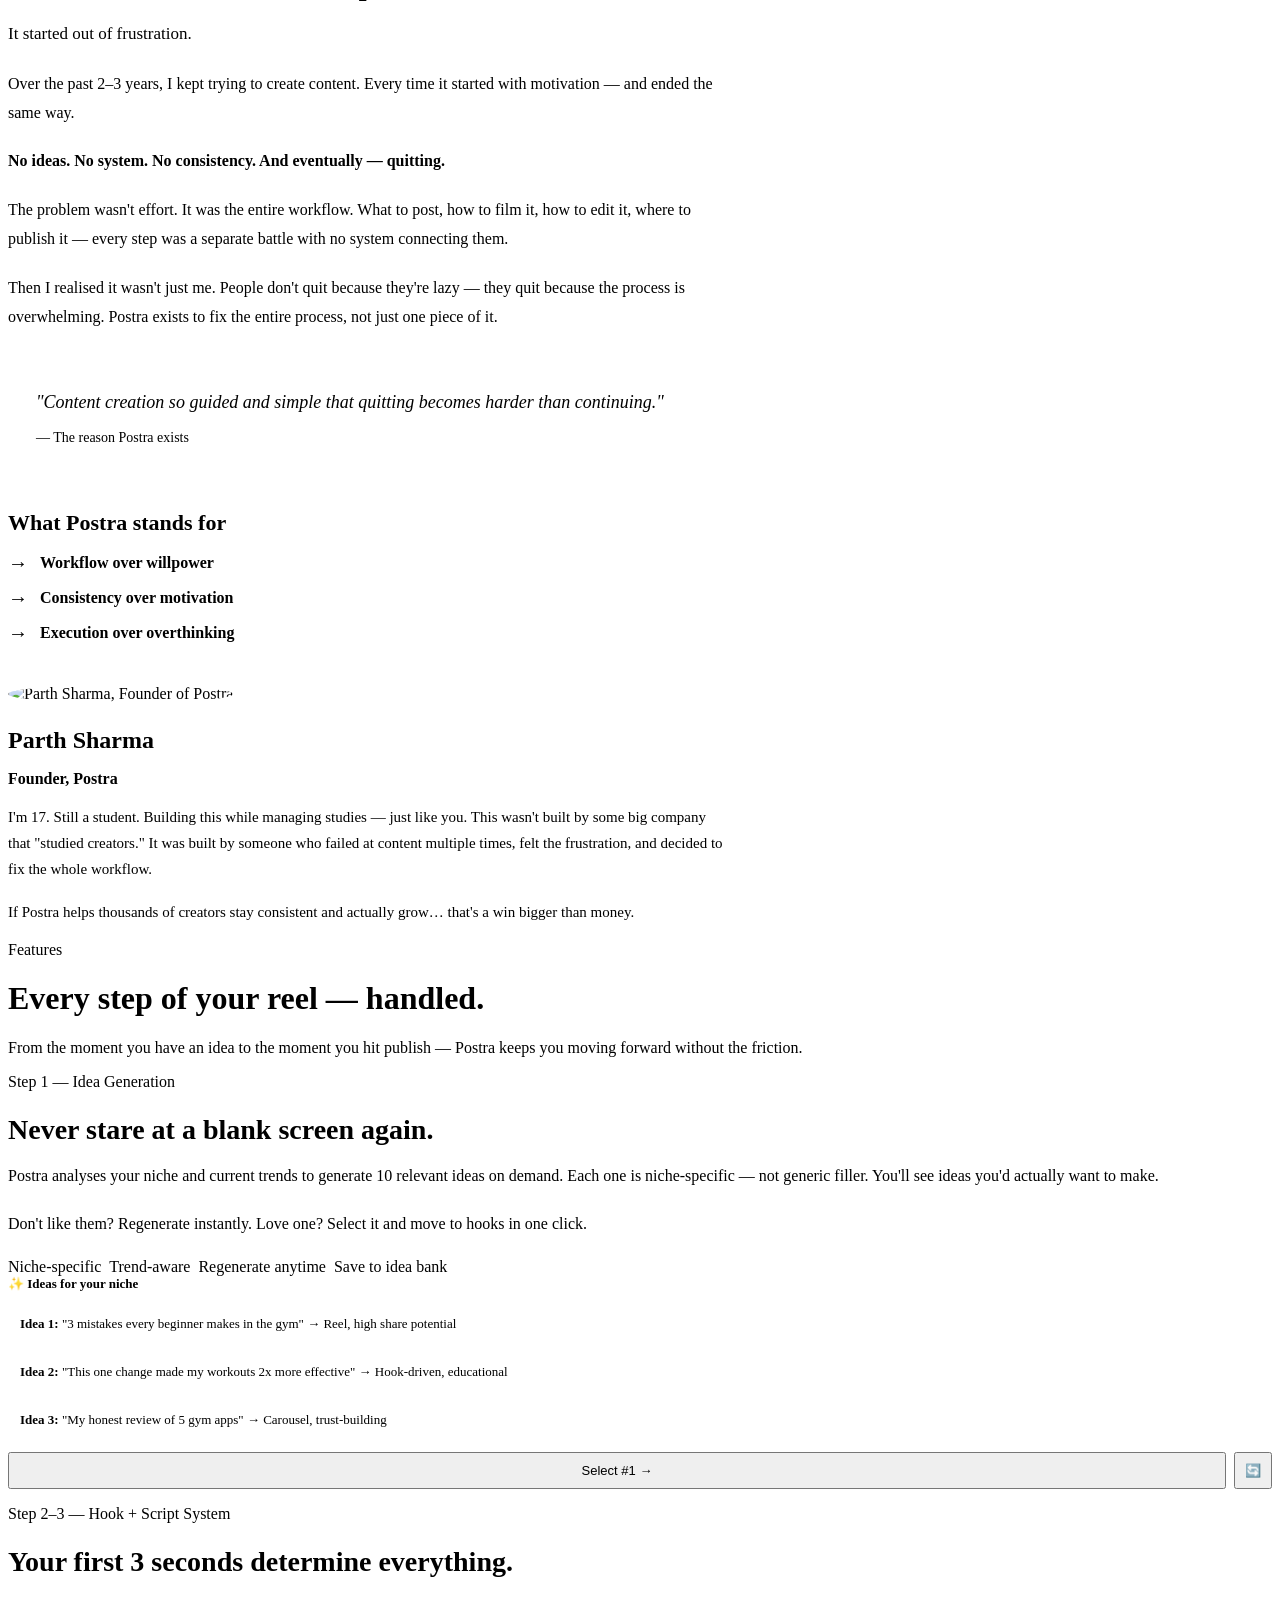
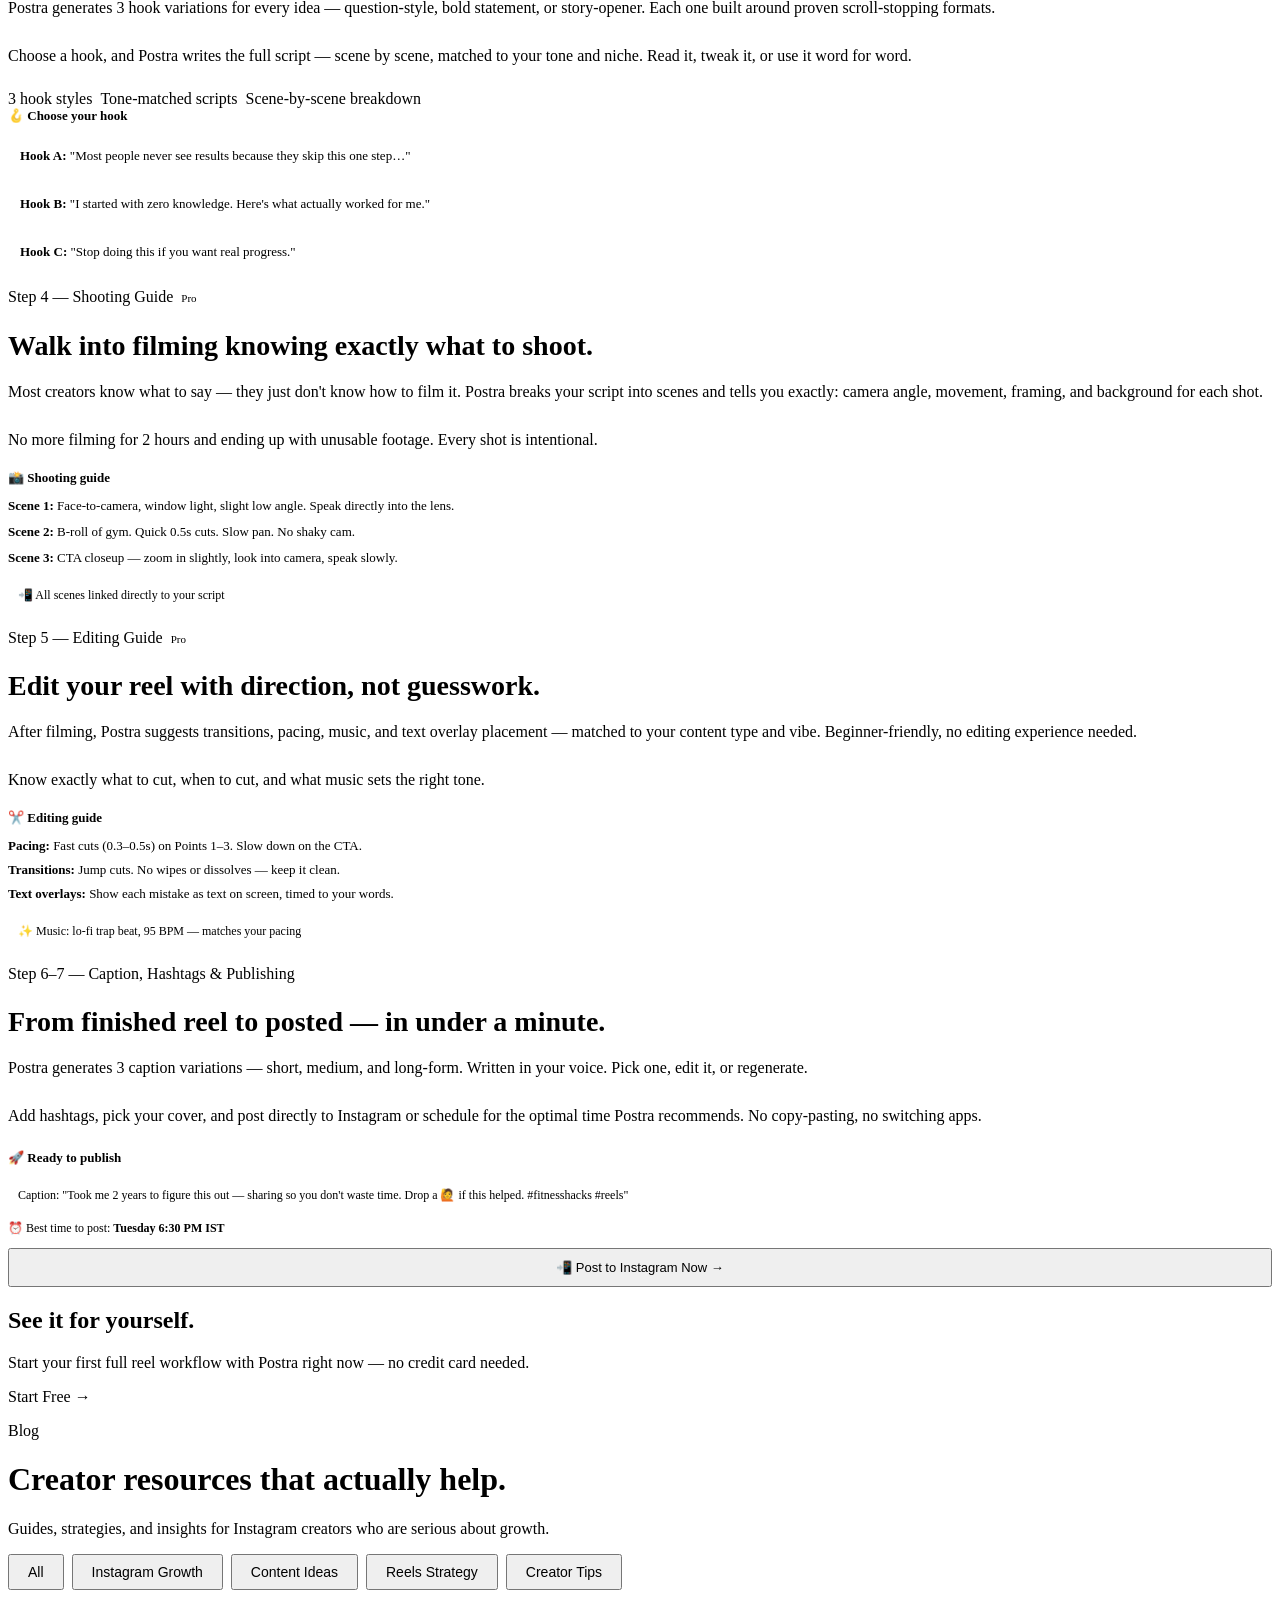
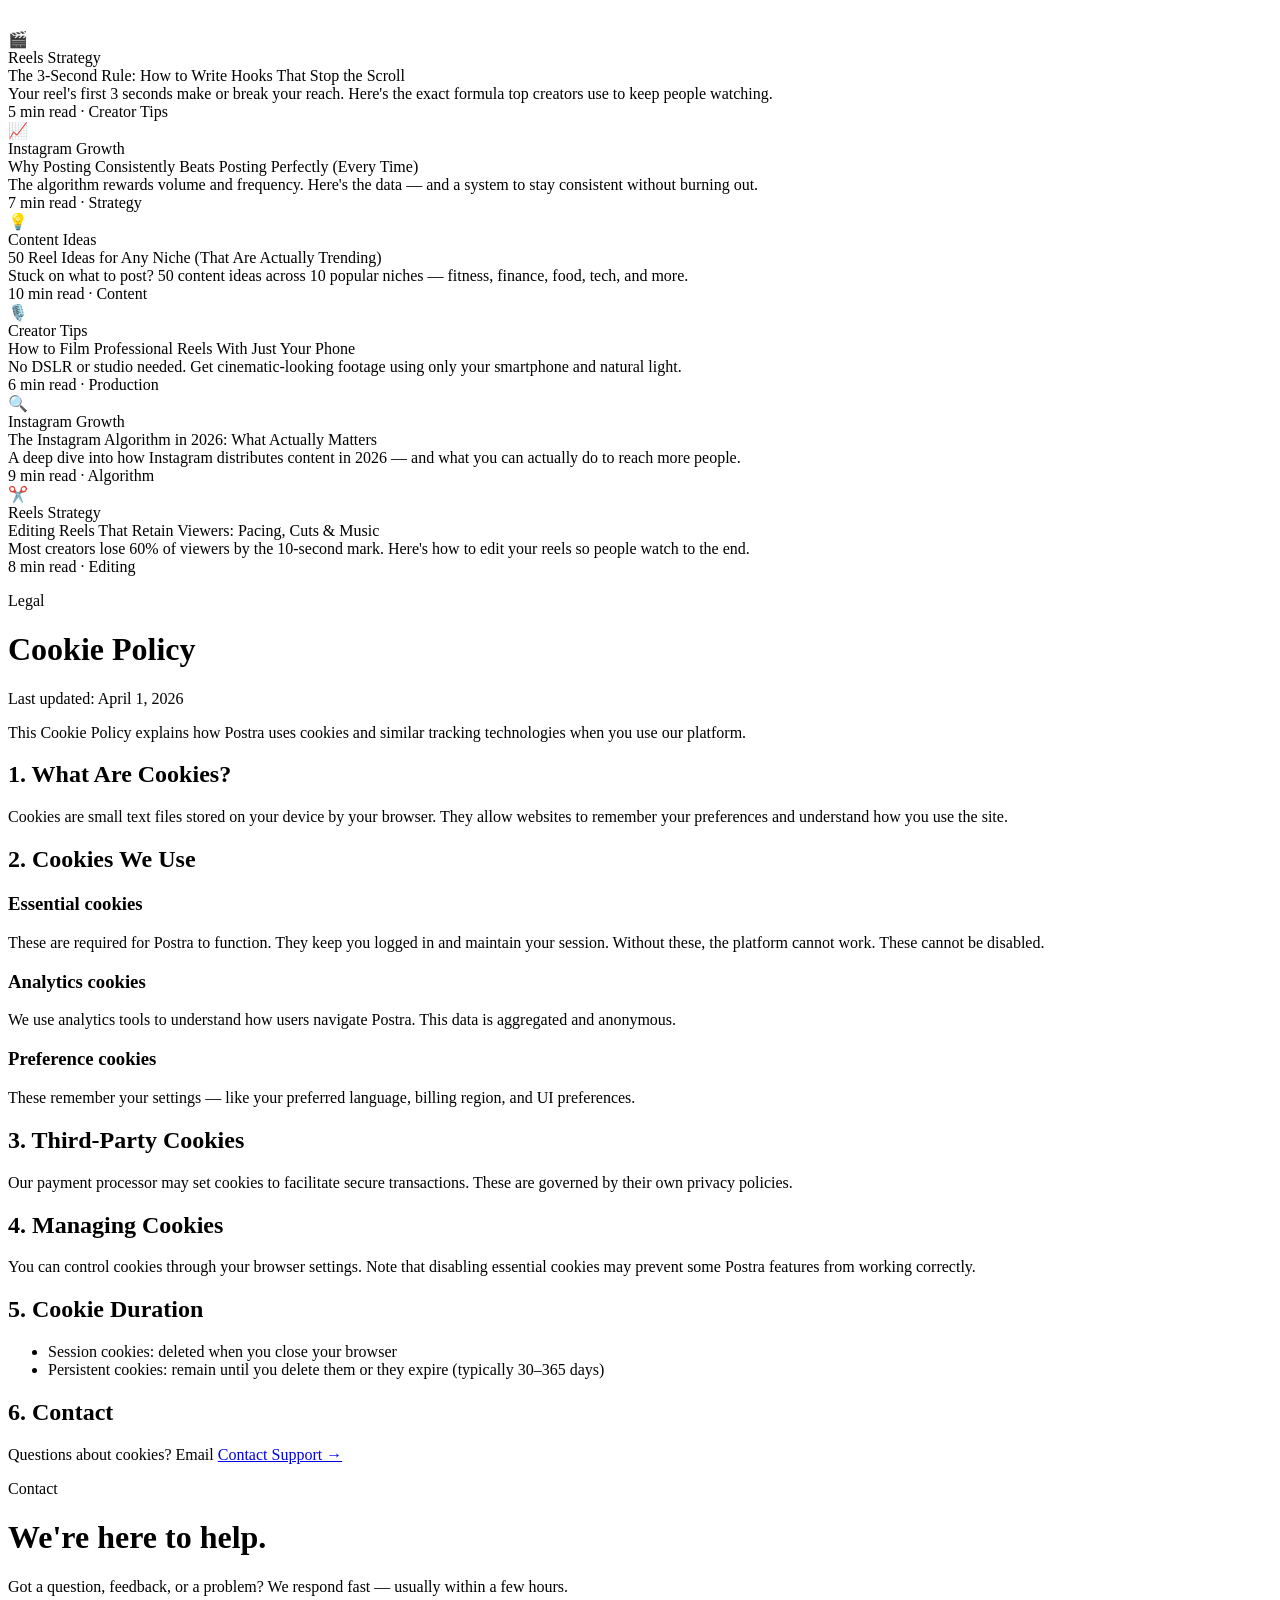
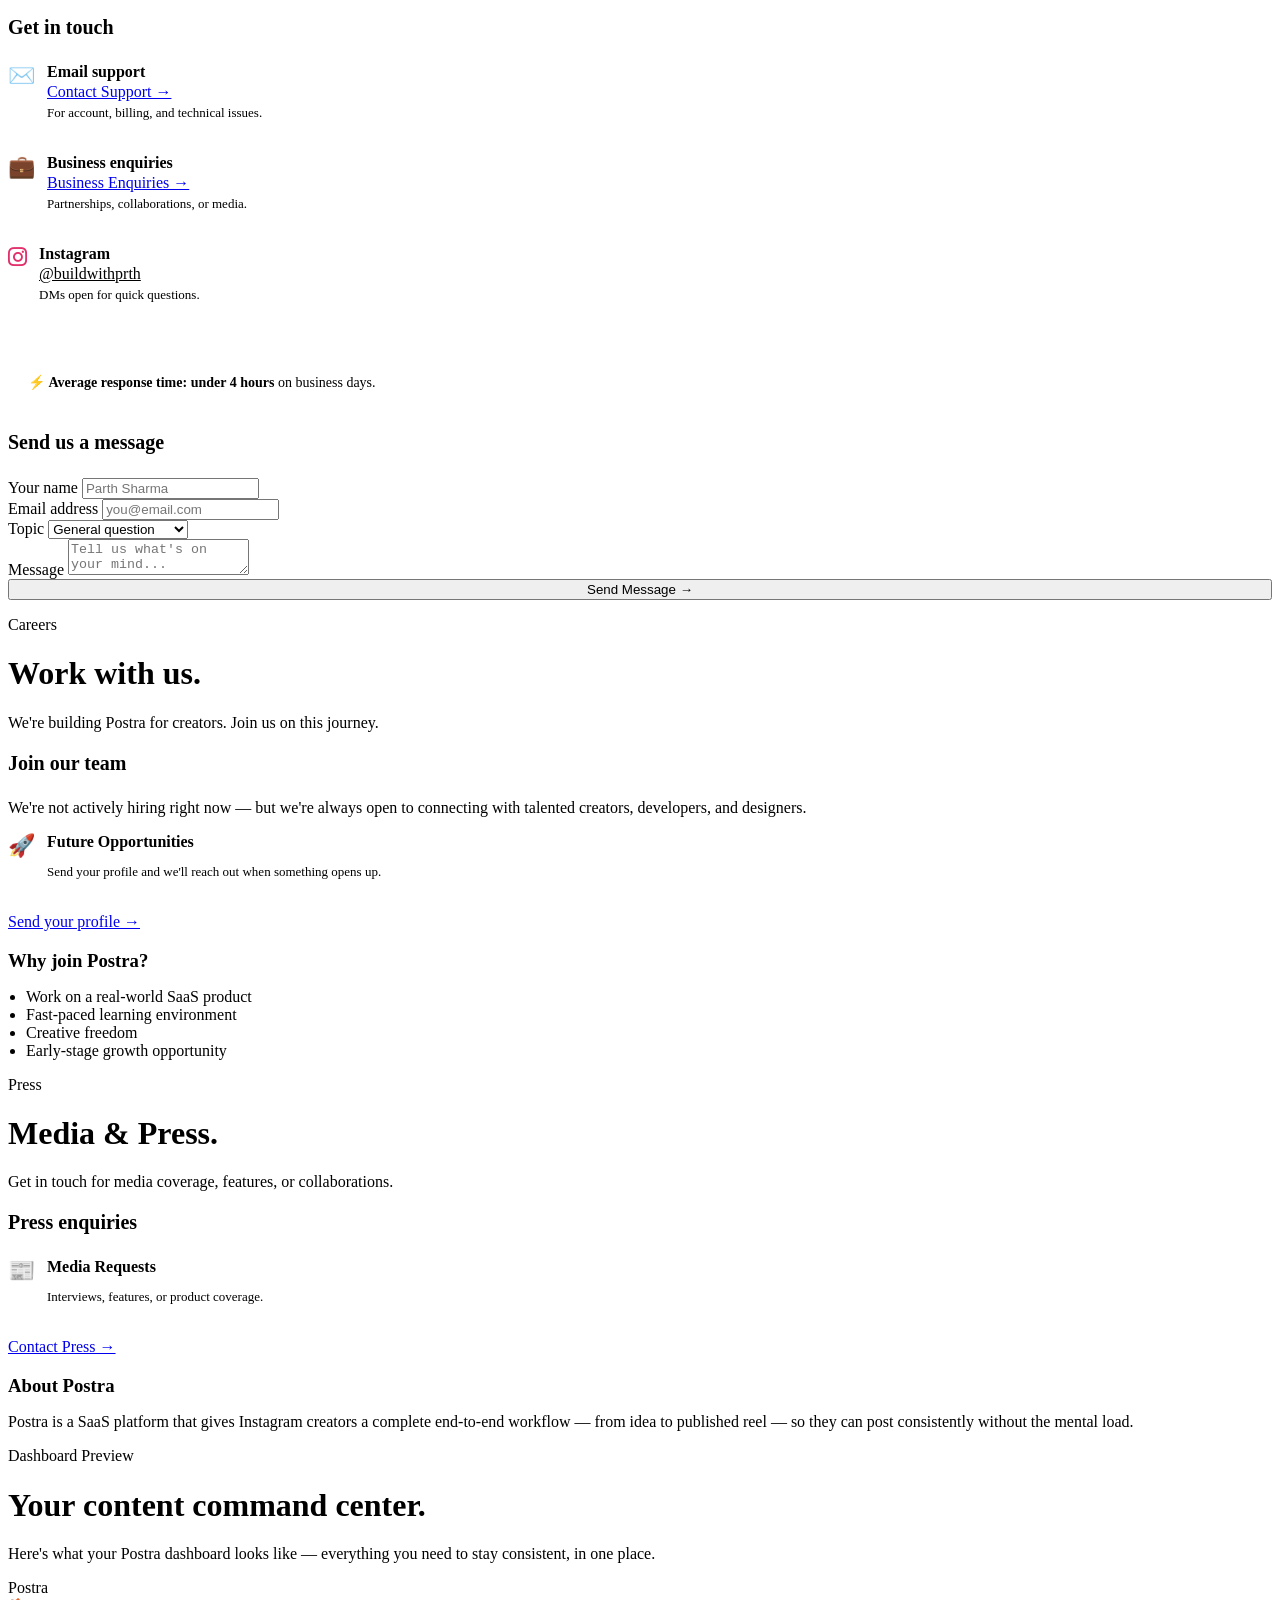
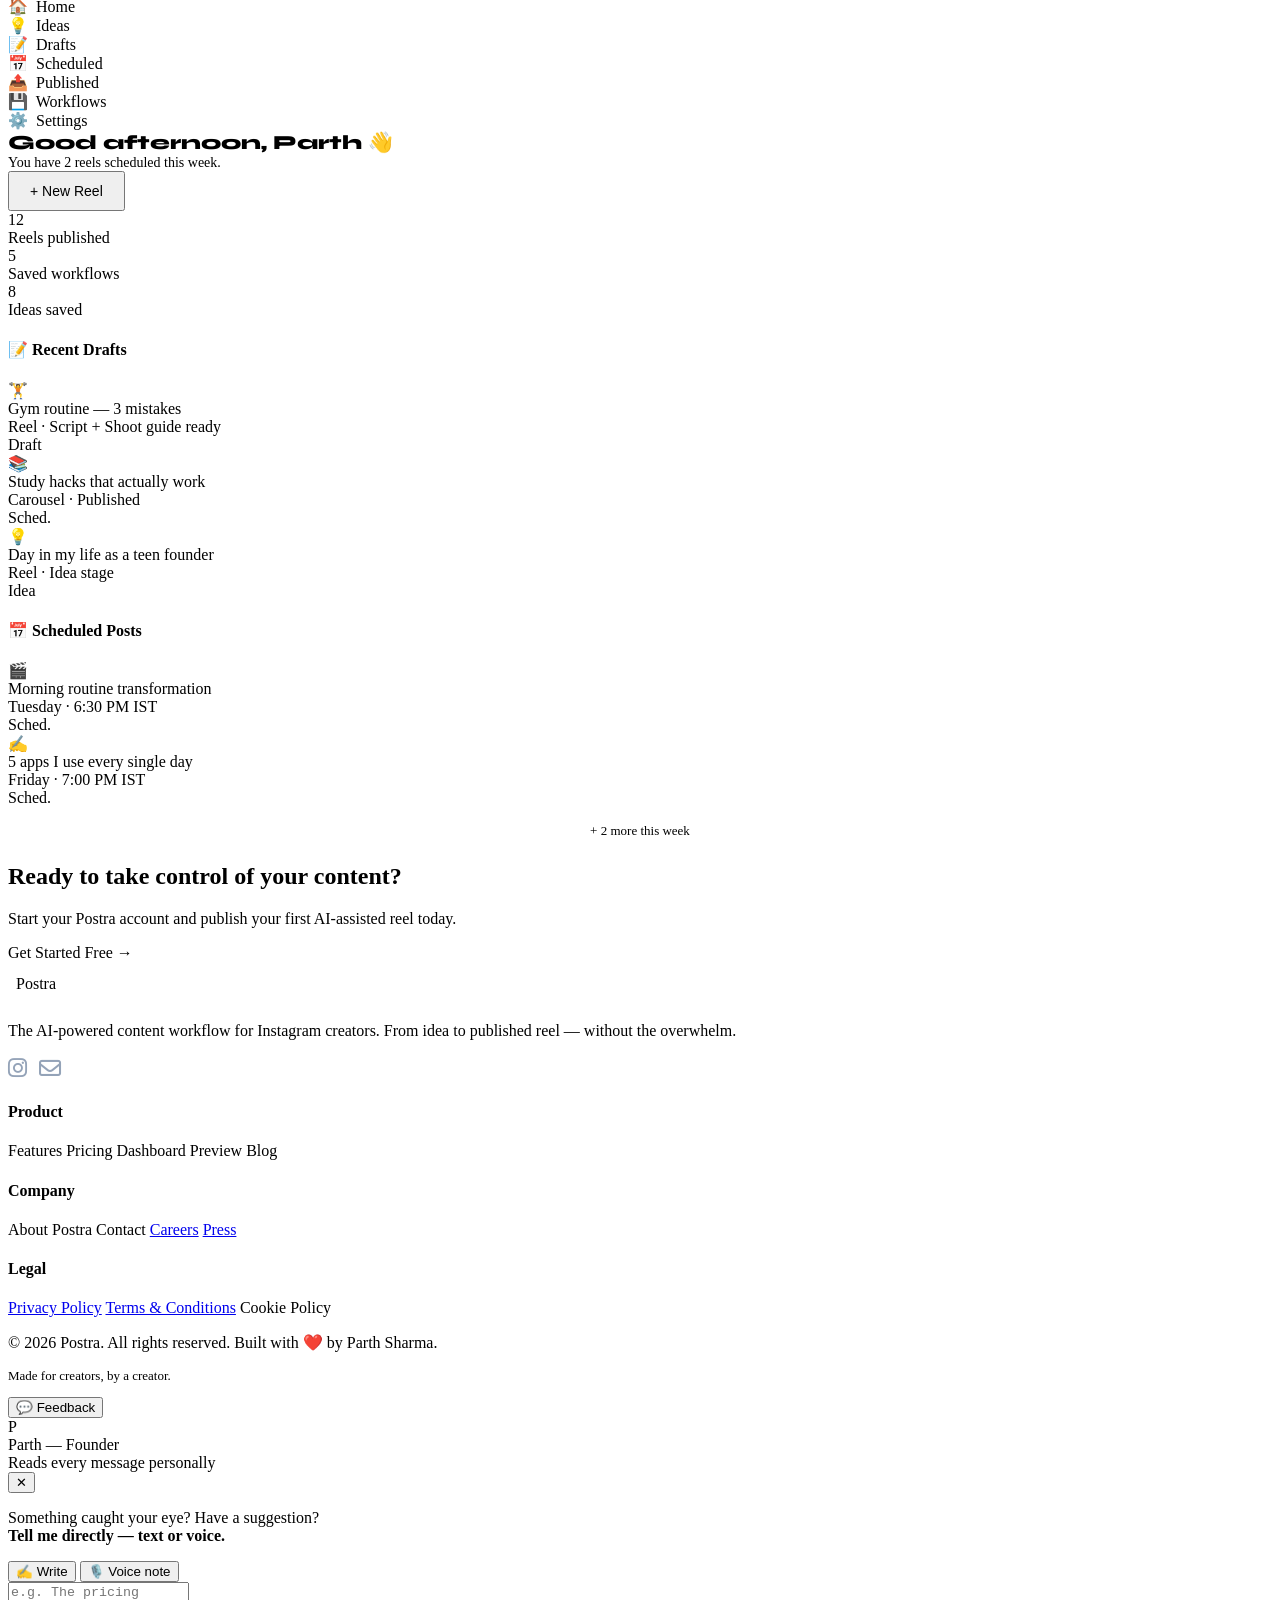
==== commit d87382c7: "Update index.html" ====
--- a/index.html
+++ b/index.html
@@ -43,7 +43,7 @@
     <a onclick="showPage('about')" id="nav-about">About</a>
     <a onclick="showPage('blog')" id="nav-blog">Blog</a>
     <a onclick="showPage('contact')" id="nav-contact">Contact</a>
-    <a onclick="window.location.href='https://postra.co.in/signup'" class="nav-cta pulse-cta">Start Free →</a>
+    <a onclick="window.location.href='https://postra.co.in/login'" class="nav-cta pulse-cta">Start Free →</a>
   </div>
   <button class="hamburger" onclick="toggleMobileMenu()">☰</button>
 </nav>
@@ -56,7 +56,7 @@
   <a onclick="showPage('about');toggleMobileMenu()" style="display:block;padding:10px 0;font-weight:600;color:var(--ink);cursor:pointer;">About</a>
   <a onclick="showPage('blog');toggleMobileMenu()" style="display:block;padding:10px 0;font-weight:600;color:var(--ink);cursor:pointer;">Blog</a>
   <a onclick="showPage('contact');toggleMobileMenu()" style="display:block;padding:10px 0;font-weight:600;color:var(--ink);cursor:pointer;">Contact</a>
-  <a onclick="window.location.href='https://postra.co.in/signup';toggleMobileMenu()" style="display:block;margin-top:8px;padding:12px;text-align:center;background:var(--brand);color:#fff;border-radius:8px;font-weight:700;cursor:pointer;">Start Your First Reel Free →</a>
+  <a onclick="window.location.href='https://postra.co.in/login';toggleMobileMenu()" style="display:block;margin-top:8px;padding:12px;text-align:center;background:var(--brand);color:#fff;border-radius:8px;font-weight:700;cursor:pointer;">Start Your First Reel Free →</a>
 </div>
 
 
@@ -87,7 +87,7 @@
       </p>
 
       <div class="hero-actions">
-        <a onclick="window.location.href='https://postra.co.in/signup'" class="btn btn-primary btn-lg btn-glow">
+        <a onclick="window.location.href='https://postra.co.in/login'" class="btn btn-primary btn-lg btn-glow">
           <span>🚀</span> Start Your First Reel Free
         </a>
         <a onclick="showPage('features')" class="btn btn-outline btn-lg">See the Full Workflow →</a>
@@ -194,7 +194,7 @@
         </div>
         <div class="output-footer">
           <span class="output-time">⚡ Full workflow in under 5 minutes · Publishes directly to Instagram</span>
-          <a onclick="window.location.href='https://postra.co.in/signup'" class="btn btn-primary" style="padding:10px 20px;font-size:14px;">Try it free →</a>
+          <a onclick="window.location.href='https://postra.co.in/login'" class="btn btn-primary" style="padding:10px 20px;font-size:14px;">Try it free →</a>
         </div>
       </div>
     </div>
@@ -203,18 +203,18 @@
   <!-- ===== SOCIAL PROOF TICKER ===== -->
   <div class="proof-ticker">
     <div class="ticker-track">
-      <span>🚀 @fitakshit just published a reel in 8 minutes</span>
+      <span>🚀 @fitpushkar just published a reel in 8 minutes</span>
       <span>✅ @themidboys — 4 reels posted this week</span>
-      <span>🎬 @studywithkomal completed full workflow — 14 days straight</span>
-      <span>📲 @satyamsharma published directly from Postra in under 5 minutes</span>
+      <span>🎬 @sos_sonukushwaha completed full workflow — 14 days straight</span>
+      <span>📲 @CA_Payalsharma published directly from Postra in under 5 minutes</span>
       <span>✅ @chauhanbakery — idea to posted, every single day</span>
-      <span>🔥 @techwitharjun used the shoot guide and tripled his views</span>
-      <span>🚀 @fitakshit just published a reel in 8 minutes</span>
-      <span>✅ @themidboys — 4 reels posted this week</span>
-      <span>🎬 @studywithkomal completed full workflow — 14 days straight</span>
-      <span>📲 @satyamsharma published directly from Postra in under 5 minutes</span>
+      <span>🔥 @shreyakushwaha used the shoot guide and tripled his views</span>
+      <span>🚀 @buildwithprth just published a reel in 8 minutes</span>
+      <span>✅ @sakshiprajapati — 4 reels posted this week</span>
+      <span>🎬 @CA_Payalsharma completed full workflow — 14 days straight</span>
+      <span>📲 @chotu_dance_classes published directly from Postra in under 5 minutes</span>
       <span>✅ @chauhanbakery — idea to posted, every single day</span>
-      <span>🔥 @techwitharjun used the shoot guide and tripled his views</span>
+      <span>🔥 @siyarawat used the shoot guide and tripled his views</span>
     </div>
   </div>
 
@@ -389,7 +389,7 @@
     </div>
 
     <div style="text-align:center; margin-top:48px;">
-      <a onclick="window.location.href='https://postra.co.in/signup'" class="btn btn-primary btn-lg btn-glow">
+      <a onclick="window.location.href='https://postra.co.in/login'" class="btn btn-primary btn-lg btn-glow">
         🚀 Try the Full Workflow Free
       </a>
       <p style="font-size:13px;color:var(--ink-3);margin-top:12px;">No signup needed to start. Free plan available.</p>
@@ -568,7 +568,7 @@
     <div class="cta-badge">🚀 2,000+ creators already publishing with Postra</div>
     <h2>Stop managing content manually.</h2>
     <p>Turn your next reel idea into a published post — with a full workflow, in under 10 minutes.</p>
-    <a onclick="window.location.href='https://postra.co.in/signup'" class="btn btn-white btn-lg btn-cta-final">
+    <a onclick="window.location.href='https://postra.co.in/login'" class="btn btn-white btn-lg btn-cta-final">
       🚀 Start Your First Reel Free
     </a>
     <div class="cta-microtrust">
@@ -609,7 +609,7 @@
             <li><span class="check">✓</span> Instagram integration</li>
             <li><span class="check">✓</span> Up to 15 post outputs</li>
           </ul>
-          <a onclick="window.location.href='https://postra.co.in/signup'" class="btn btn-outline" style="width:100%;justify-content:center;">Start Free</a>
+          <a onclick="window.location.href='https://postra.co.in/login'" class="btn btn-outline" style="width:100%;justify-content:center;">Start Free</a>
         </div>
 
         <!-- STARTER -->
@@ -627,7 +627,7 @@
             <li><span class="check">✓</span> Schedule up to 3 reels</li>
             <li><span class="check">✓</span> Up to 30 post outputs</li>
           </ul>
-          <a onclick="window.location.href='https://postra.co.in/signup'" class="btn btn-outline" style="width:100%;justify-content:center;">Upgrade to Starter</a>
+          <a onclick="window.location.href='https://postra.co.in/login'" class="btn btn-outline" style="width:100%;justify-content:center;">Upgrade to Starter</a>
         </div>
 
         <!-- PRO -->
@@ -645,7 +645,7 @@
             <li><span class="check">✓</span> Smart calendar + consistency tracking</li>
             <li><span class="check">✓</span> Schedule up to 5 posts/reels</li>
           </ul>
-          <a onclick="window.location.href='https://postra.co.in/signup'" class="btn btn-primary" style="width:100%;justify-content:center;">Go Pro →</a>
+          <a onclick="window.location.href='https://postra.co.in/login'" class="btn btn-primary" style="width:100%;justify-content:center;">Go Pro →</a>
         </div>
 
       </div>
@@ -861,7 +861,7 @@
   <div class="cta-band">
     <h2>See it for yourself.</h2>
     <p>Start your first full reel workflow with Postra right now — no credit card needed.</p>
-    <a onclick="window.location.href='https://postra.co.in/signup'" class="btn btn-white btn-lg">Start Free →</a>
+    <a onclick="window.location.href='https://postra.co.in/login'" class="btn btn-white btn-lg">Start Free →</a>
   </div>
 </div><!-- /page-features -->
 
@@ -1200,7 +1200,7 @@
   <div class="cta-band">
     <h2>Ready to take control of your content?</h2>
     <p>Start your Postra account and publish your first AI-assisted reel today.</p>
-    <a onclick="window.location.href='https://postra.co.in/signup'" class="btn btn-white btn-lg">Get Started Free →</a>
+    <a onclick="window.location.href='https://postra.co.in/login'" class="btn btn-white btn-lg">Get Started Free →</a>
   </div>
 </div><!-- /page-dashboard -->
 
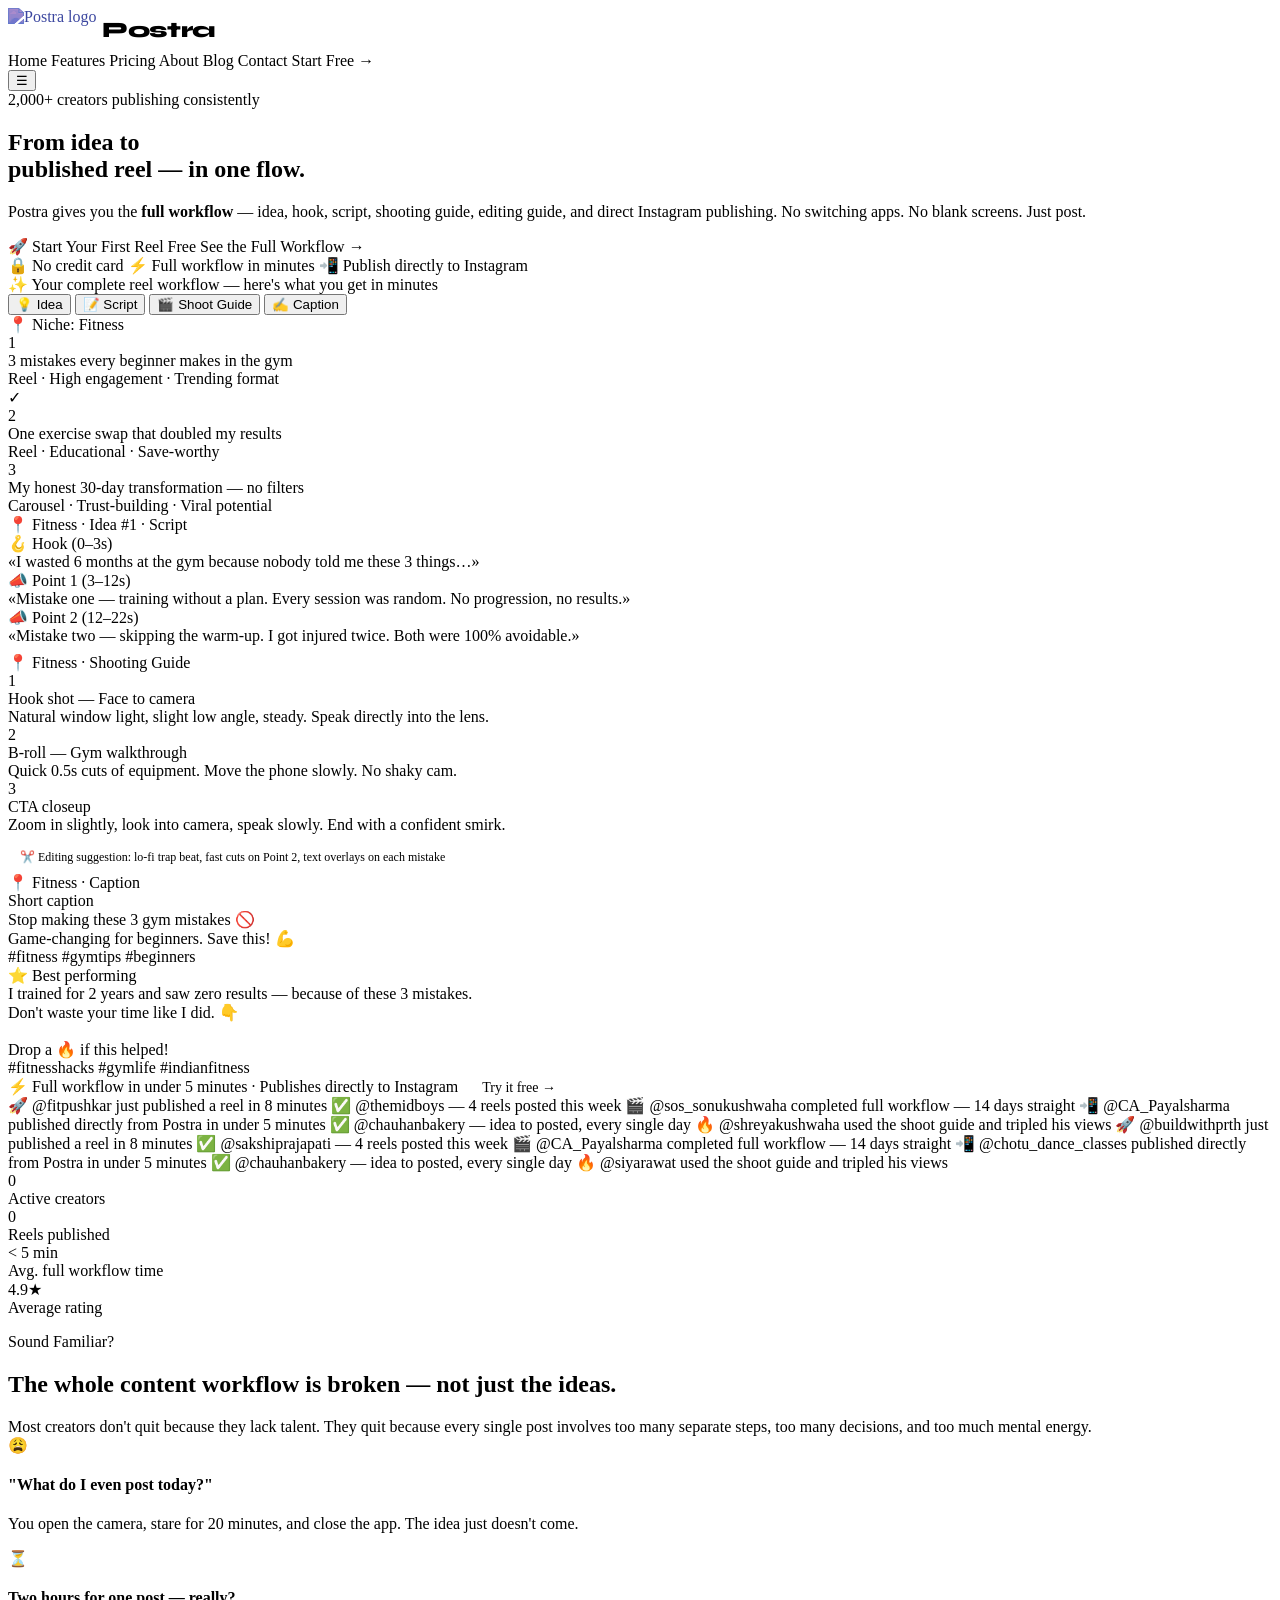
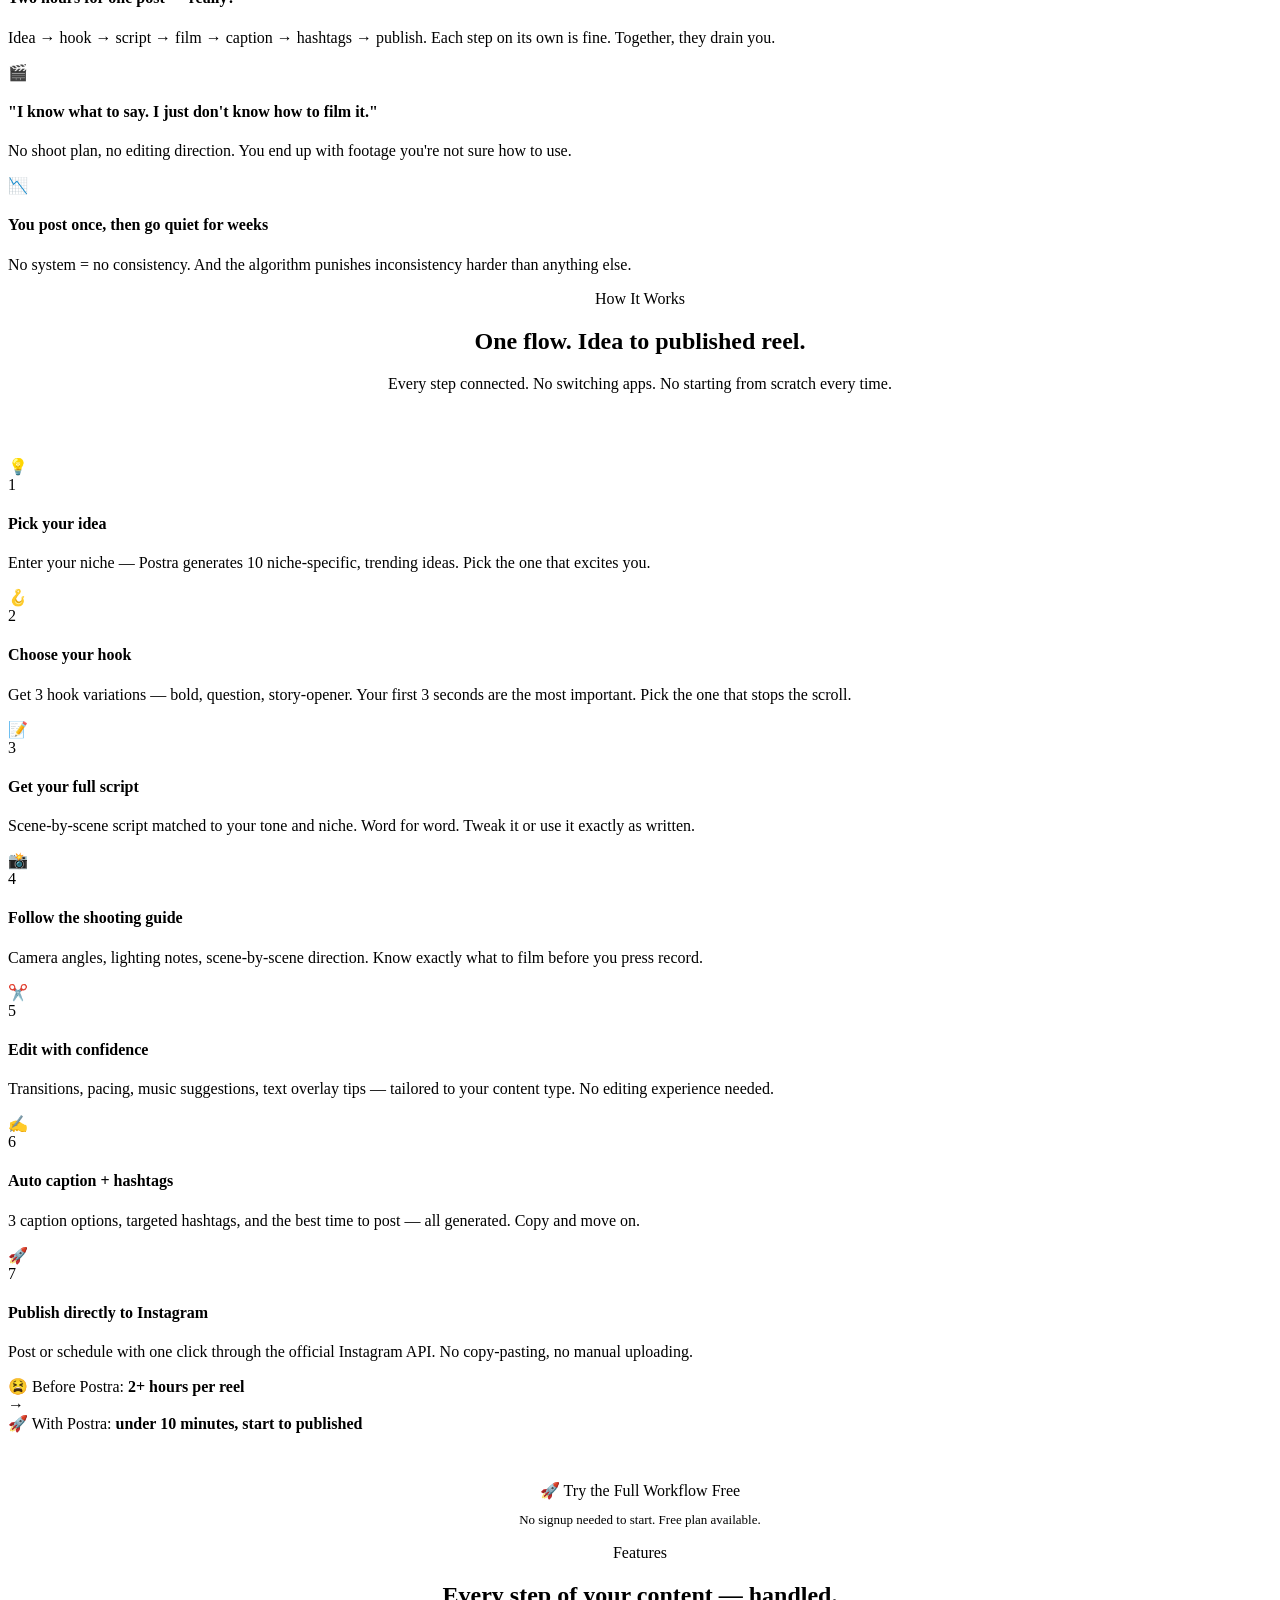
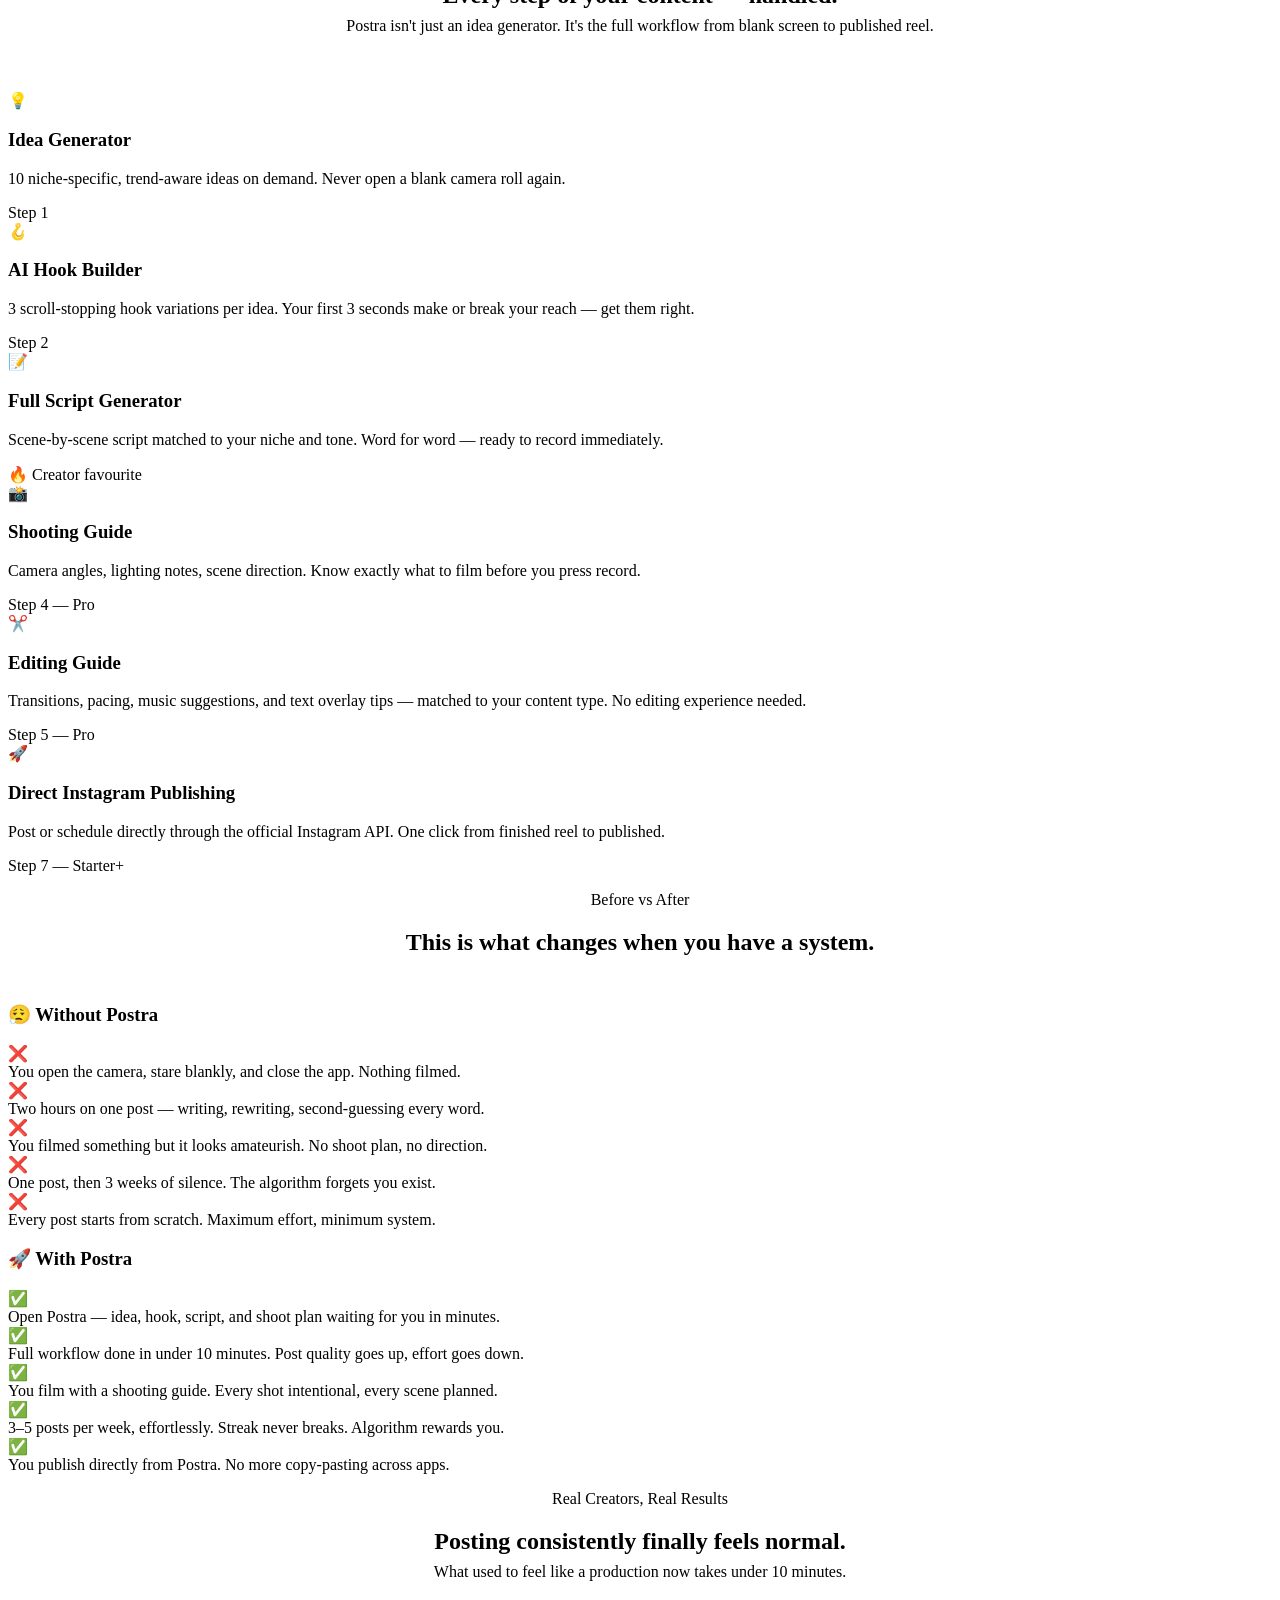
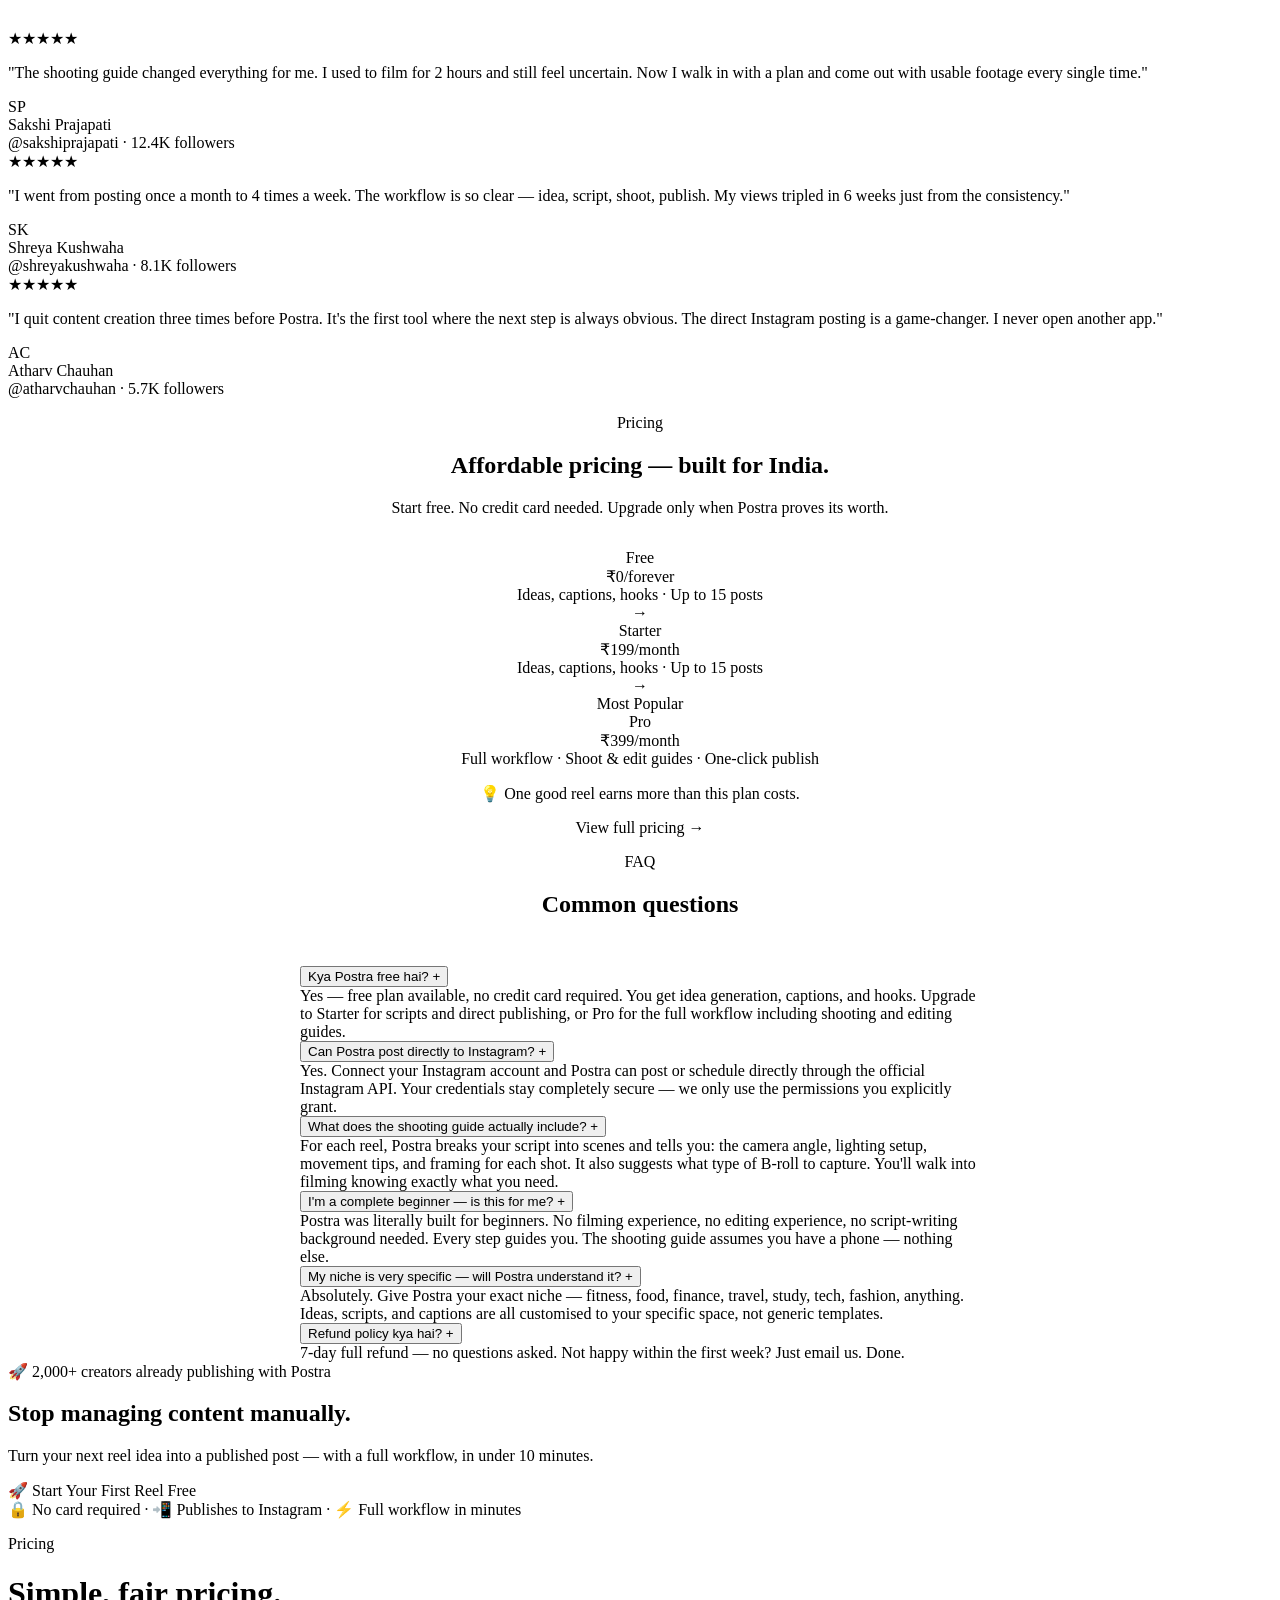
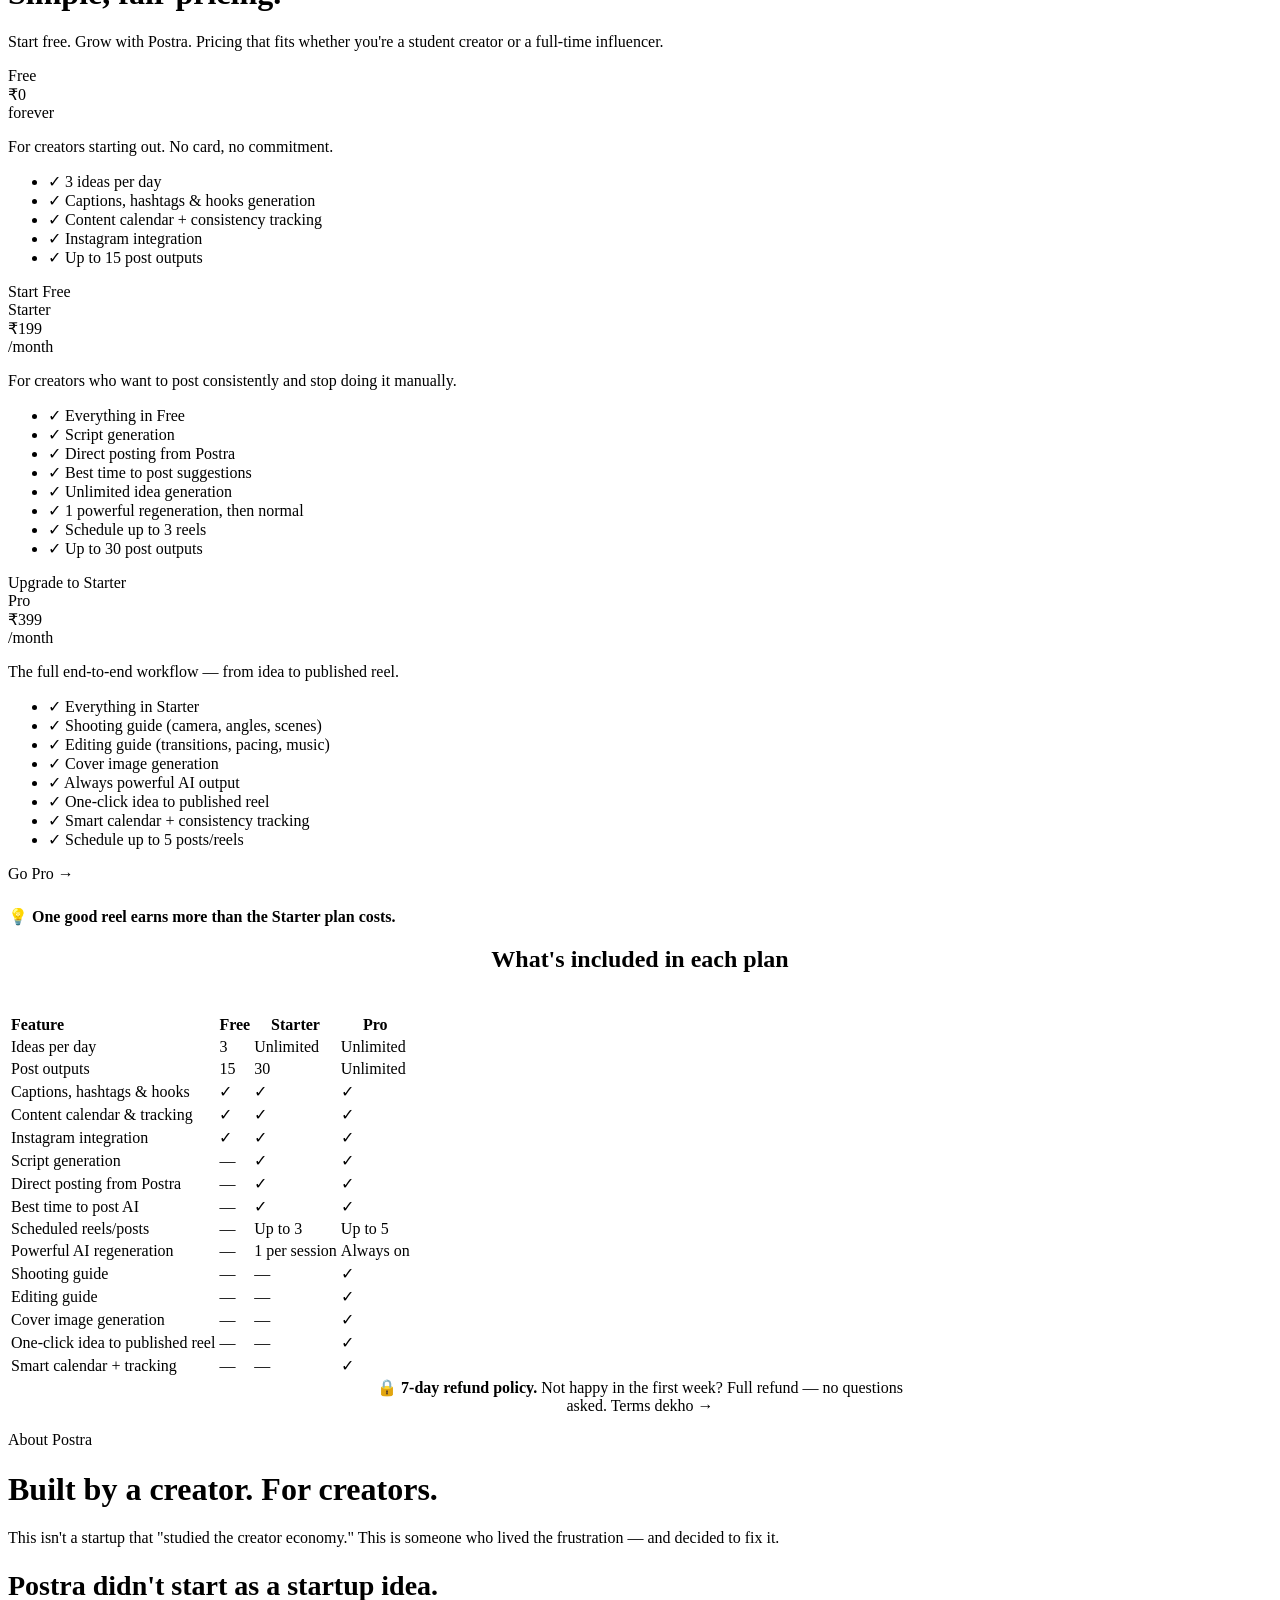
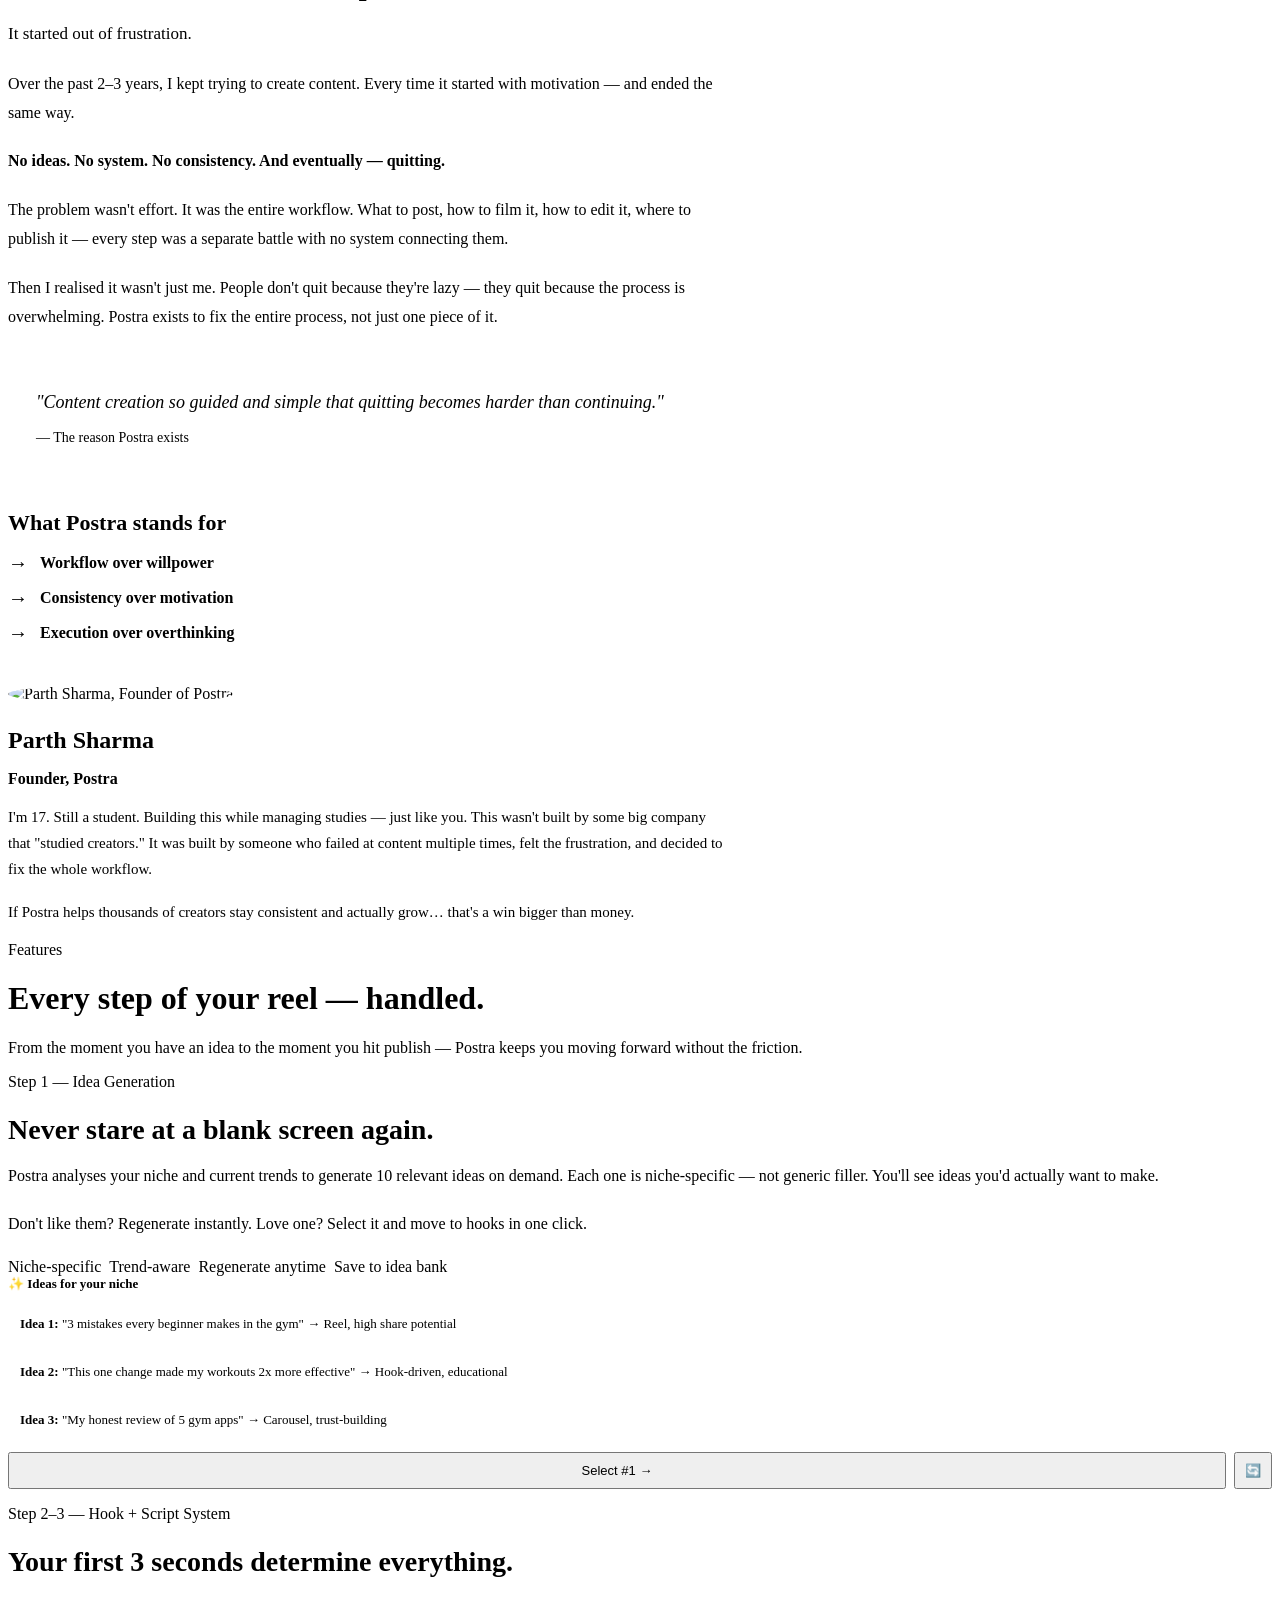
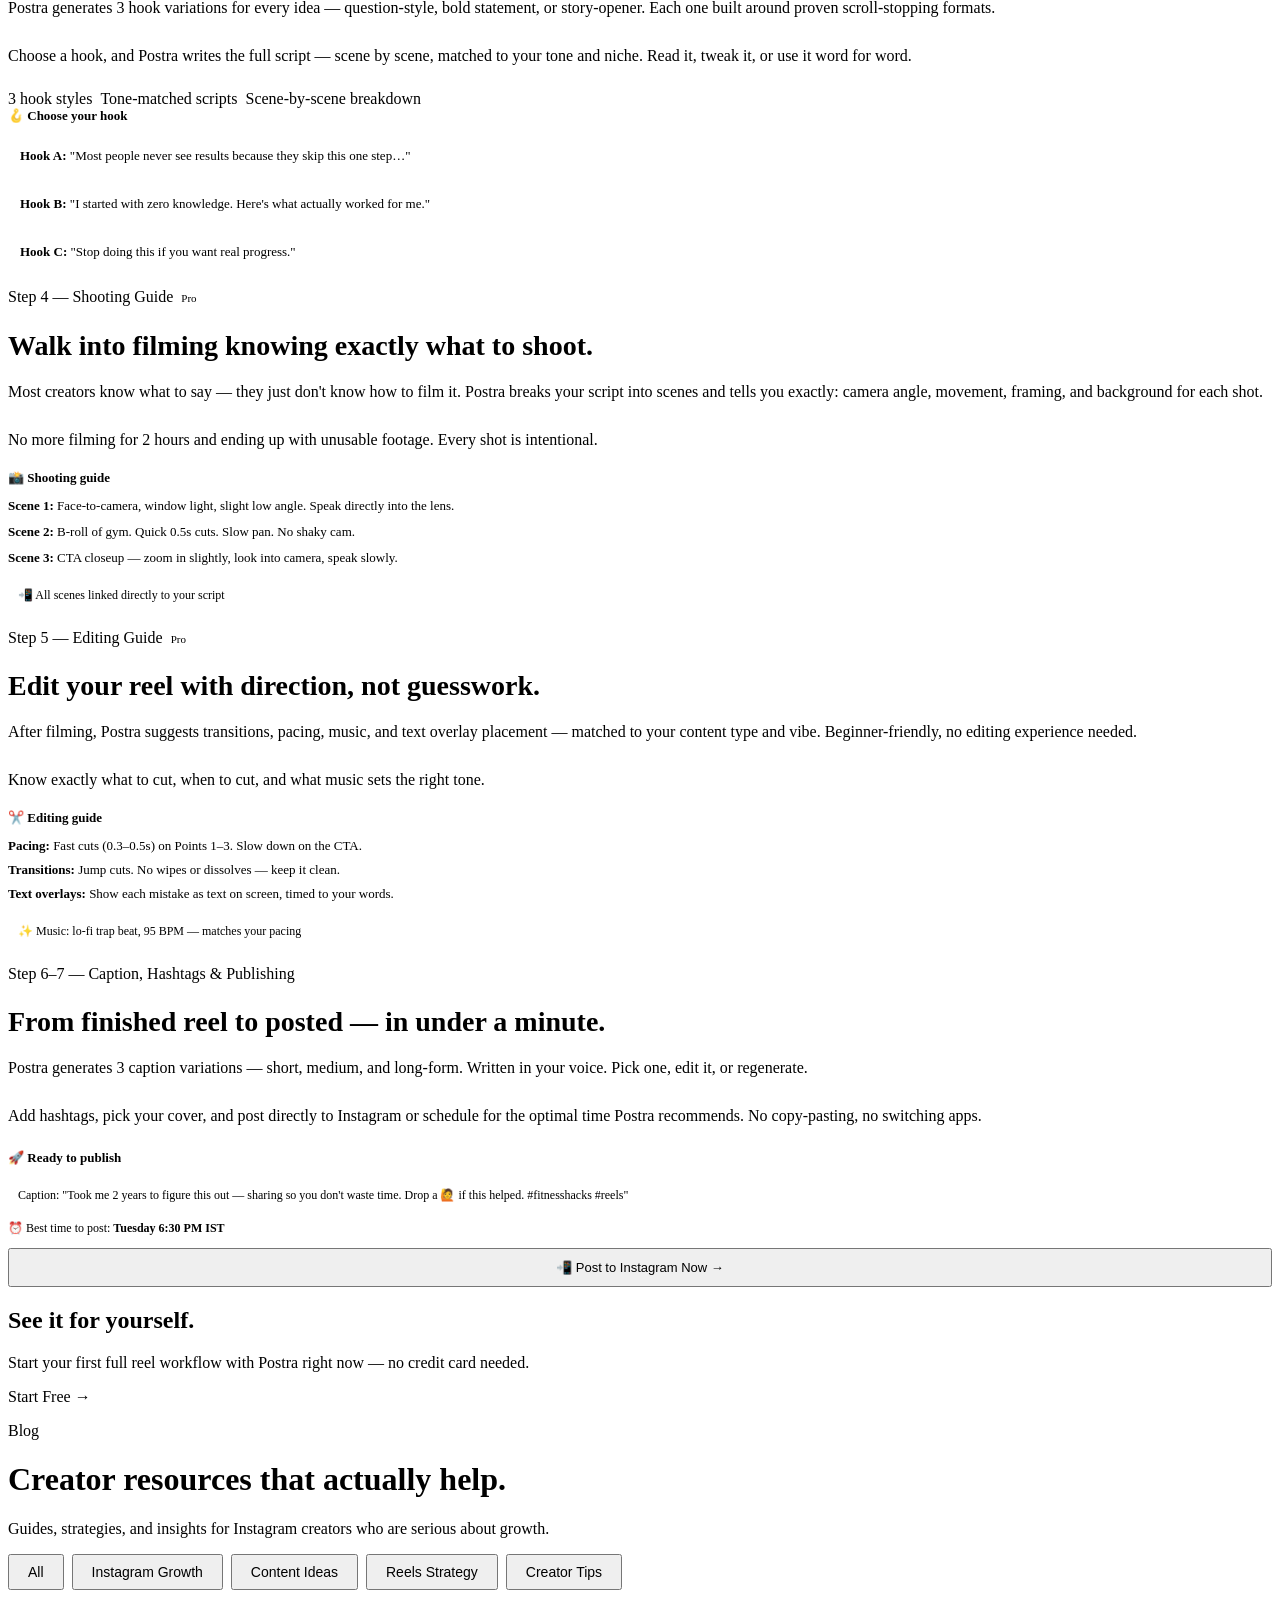
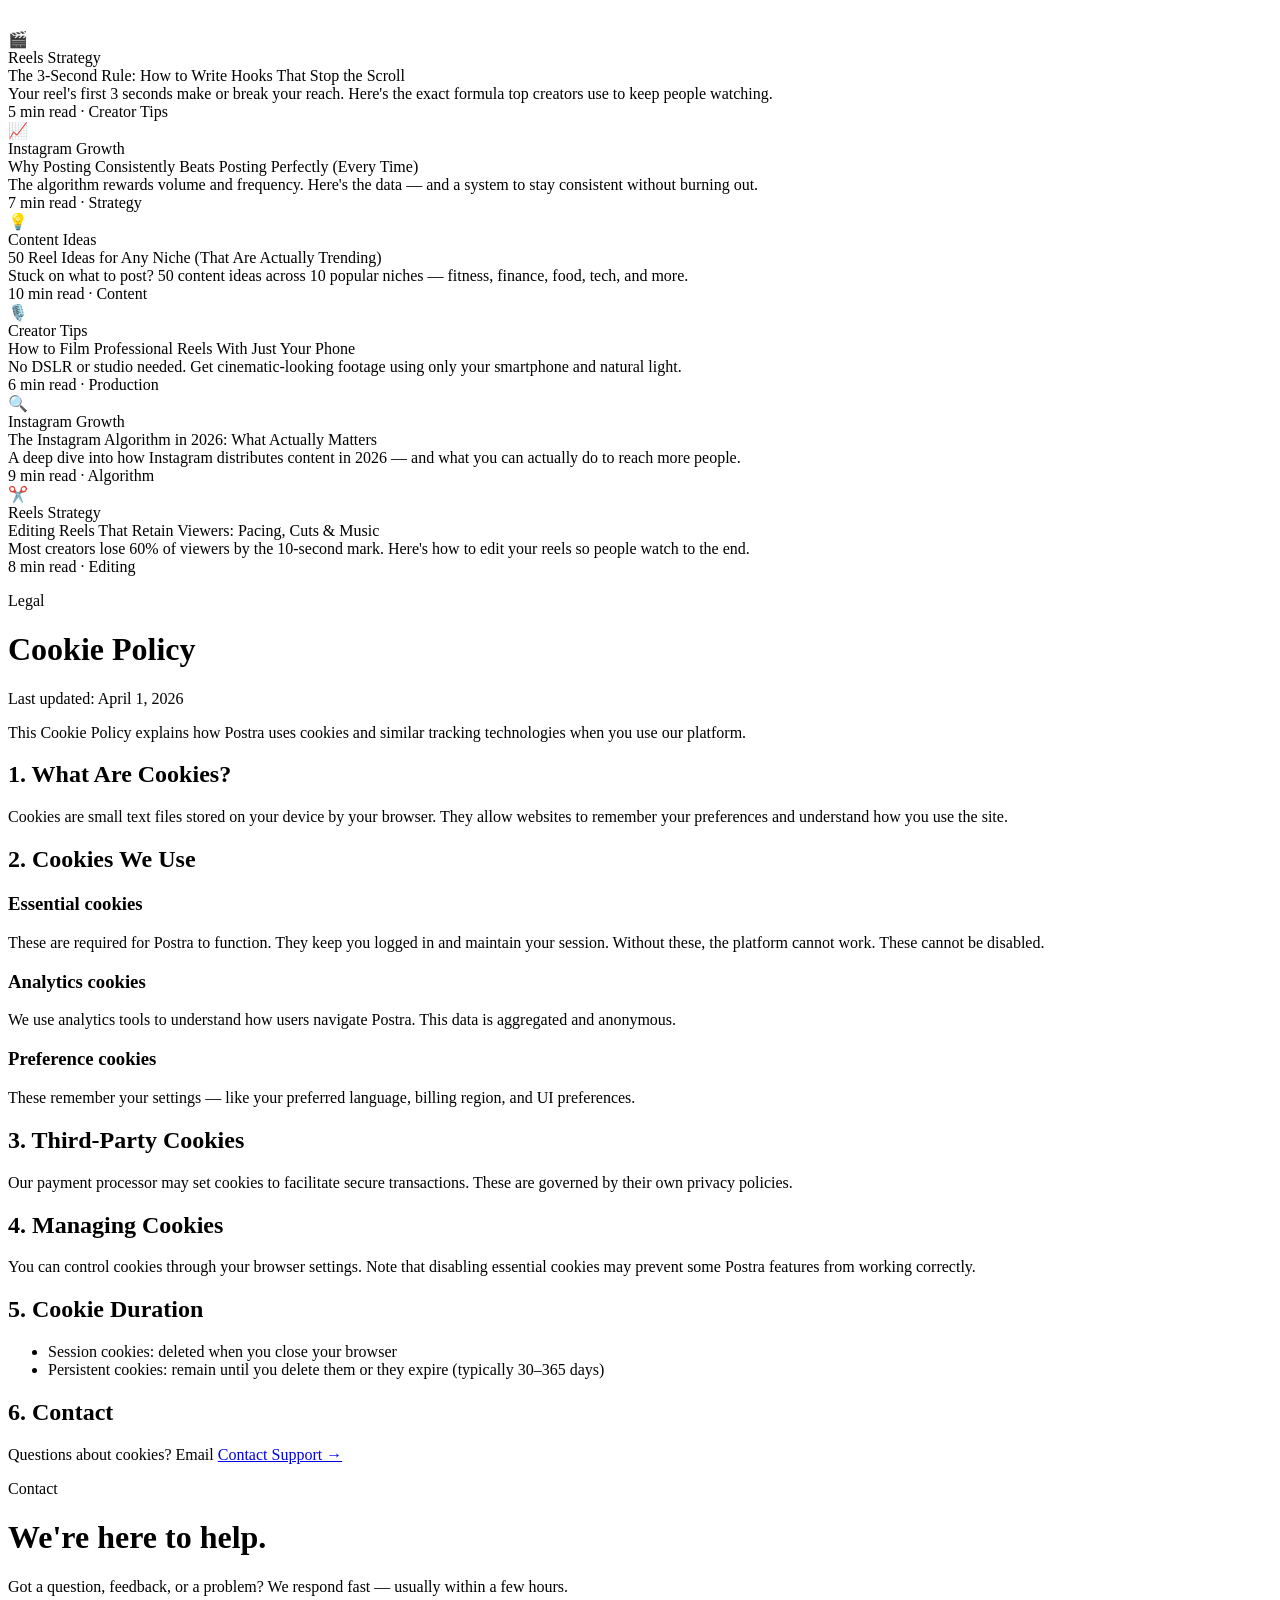
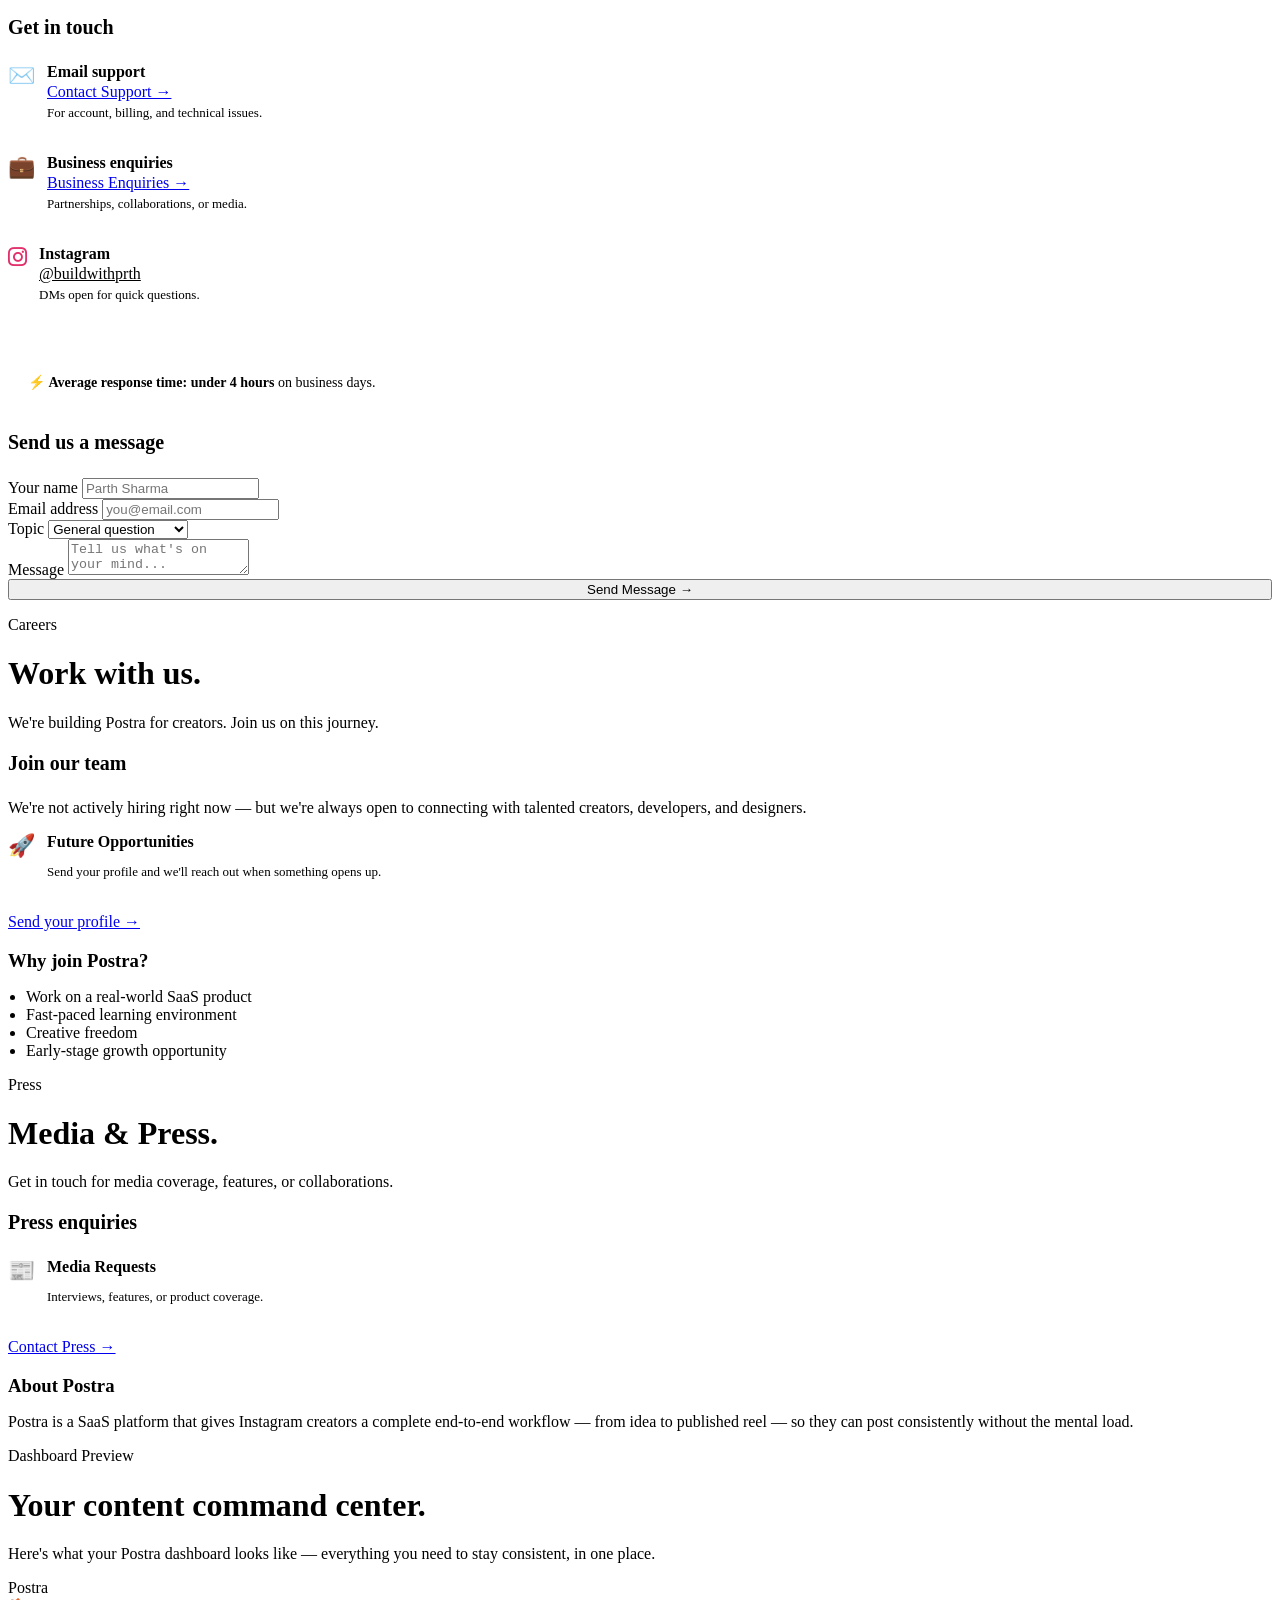
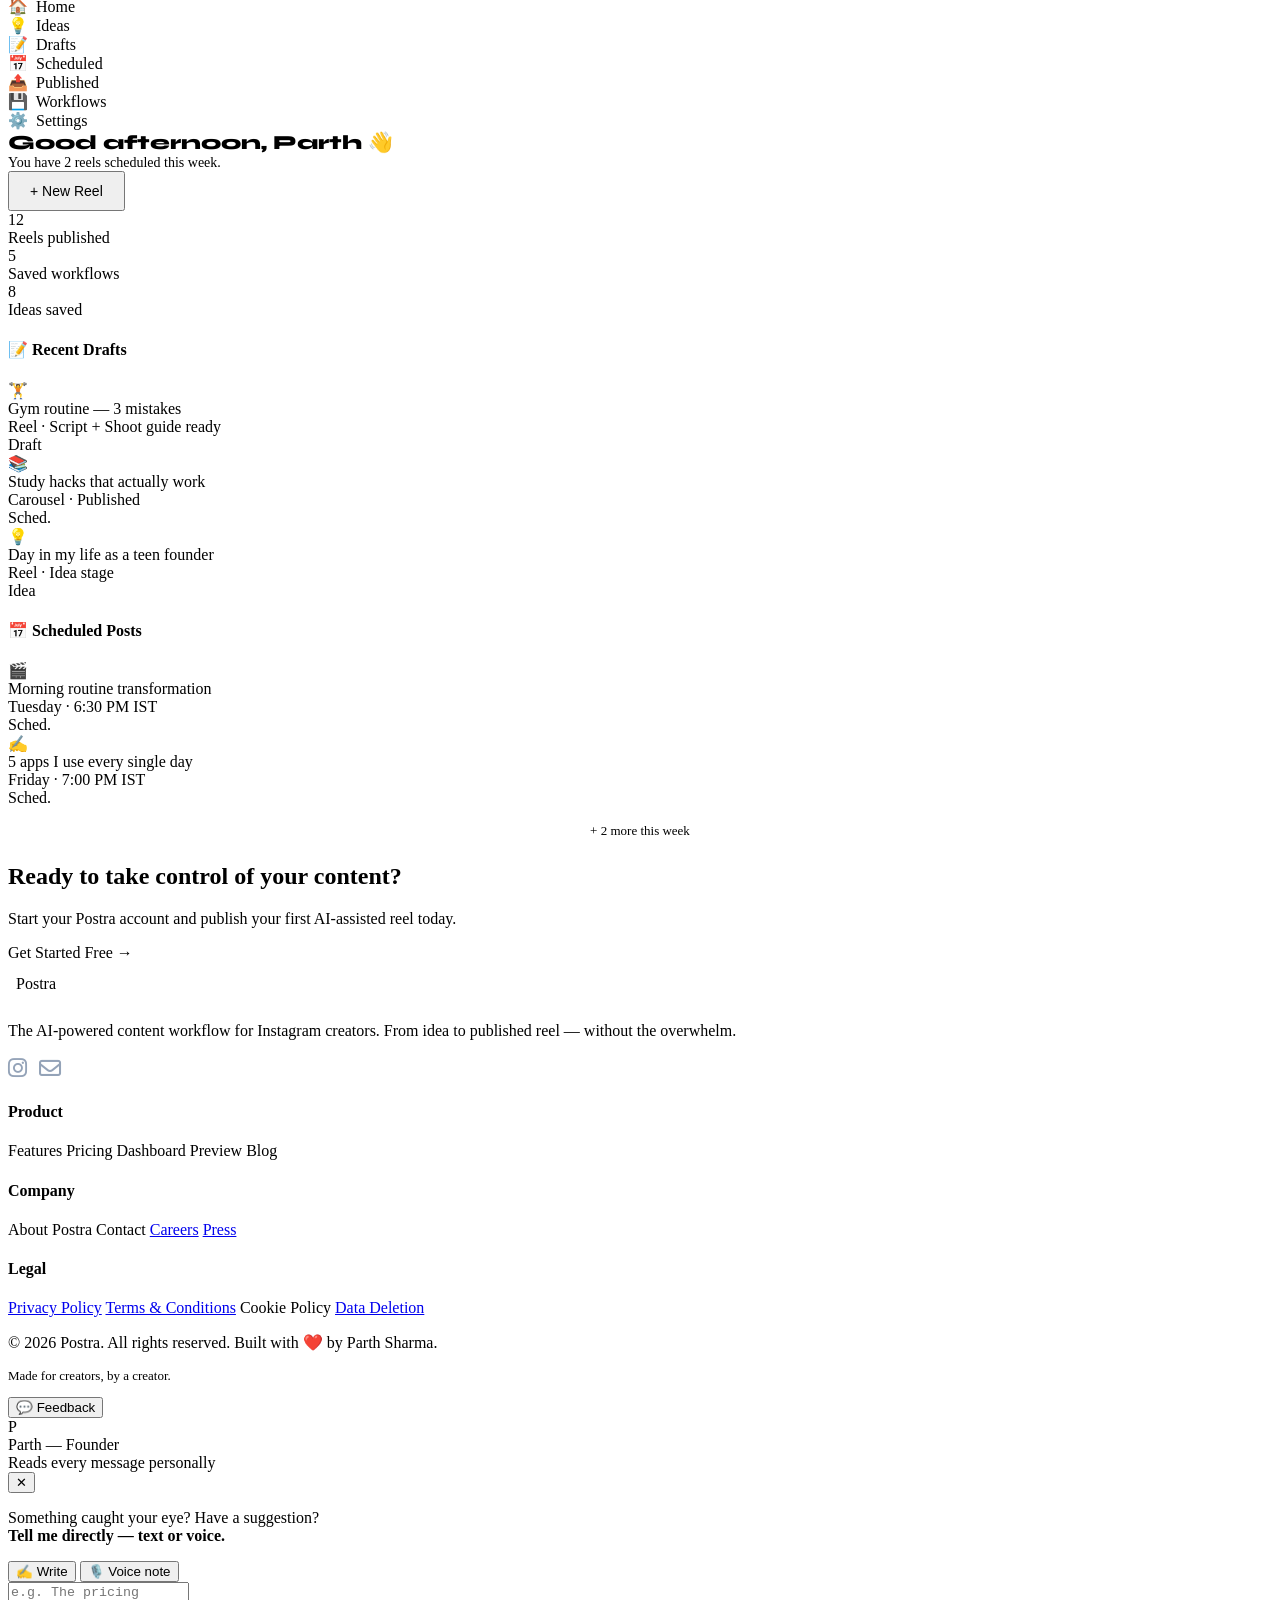
==== commit 04e0602c: "Update print statement from 'Hello' to 'Goodbye'" ====
--- a/index.html
+++ b/index.html
@@ -11,20 +11,20 @@
   <meta property="og:title" content="Postra — From Idea to Published Reel in One Flow.">
   <meta property="og:description" content="Script → Shoot → Edit → Publish. Postra handles every step so you can post consistently without the mental load.">
   <meta property="og:type" content="website">
-  <meta property="og:url" content="https://postra-gamma.vercel.app/">
-  <meta property="og:image" content="https://postra-landing.vercel.app/assets/postra.png">
+  <meta property="og:url" content="https://postra.co.in/">
+  <meta property="og:image" content="https://postra.co.in/assets/postra.png">
   <meta name="twitter:card" content="summary_large_image">
   <meta name="twitter:title" content="Postra — From Idea to Published Reel in One Flow.">
   <meta name="twitter:description" content="Stop managing content manually. Postra gives you the full workflow — idea to Instagram — in minutes.">
-  <meta name="twitter:image" content="https://postra-landing.vercel.app/assets/postra.png">
-  <link rel="icon" href="https://postra-landing.vercel.app/assets/postra.png" type="image/png">
-  <link rel="canonical" href="https://postra-gamma.vercel.app/">
+  <meta name="twitter:image" content="https://postra.co.in/assets/postra.png">
+  <link rel="icon" href="https://postra.co.in/assets/postra.png" type="image/png">
+  <link rel="canonical" href="https://postra.co.in/">
   <link rel="preconnect" href="https://fonts.googleapis.com">
   <link rel="preconnect" href="https://fonts.gstatic.com" crossorigin>
   <link href="https://fonts.googleapis.com/css2?family=Syne:wght@400;500;600;700;800&family=DM+Sans:ital,opsz,wght@0,9..40,300;0,9..40,400;0,9..40,500;1,9..40,300&display=swap" rel="stylesheet">
   
   <!-- Loaded Absolutely to Avoid Path Collisions -->
-  <link rel="stylesheet" href="https://postra-landing.vercel.app/style.css">
+  <link rel="stylesheet" href="https://postra.co.in/style.css">
   <link rel="stylesheet" href="https://cdnjs.cloudflare.com/ajax/libs/font-awesome/6.5.0/css/all.min.css">
   <meta name="theme-color" content="#000000">
 </head>
@@ -33,7 +33,7 @@
 <!-- NAV -->
 <nav class="nav" id="mainNav">
   <div class="nav-logo" onclick="showPage('home')" style="display:flex;align-items:center;gap:6px;cursor:pointer;">
-    <img src="https://postra-landing.vercel.app/assets/postra.png" alt="Postra logo" style="height:44px;width:auto;display:block;filter:invert(30%) sepia(90%) saturate(600%) hue-rotate(200deg) brightness(80%);">
+    <img src="https://postra.co.in/assets/postra.png" alt="Postra logo" style="height:44px;width:auto;display:block;filter:invert(30%) sepia(90%) saturate(600%) hue-rotate(200deg) brightness(80%);">
     <span style="font-family:'Syne',sans-serif;font-weight:800;font-size:22px;color:var(--brand);letter-spacing:-0.03em;">Postra</span>
   </div>
   <div class="nav-links" id="navLinks">
@@ -43,7 +43,7 @@
     <a onclick="showPage('about')" id="nav-about">About</a>
     <a onclick="showPage('blog')" id="nav-blog">Blog</a>
     <a onclick="showPage('contact')" id="nav-contact">Contact</a>
-    <a onclick="window.location.href='https://postra.co.in/login'" class="nav-cta pulse-cta">Start Free →</a>
+    <a onclick="window.location.href='https://app.postra.co.in/login'" class="nav-cta pulse-cta">Start Free →</a>
   </div>
   <button class="hamburger" onclick="toggleMobileMenu()">☰</button>
 </nav>
@@ -56,7 +56,7 @@
   <a onclick="showPage('about');toggleMobileMenu()" style="display:block;padding:10px 0;font-weight:600;color:var(--ink);cursor:pointer;">About</a>
   <a onclick="showPage('blog');toggleMobileMenu()" style="display:block;padding:10px 0;font-weight:600;color:var(--ink);cursor:pointer;">Blog</a>
   <a onclick="showPage('contact');toggleMobileMenu()" style="display:block;padding:10px 0;font-weight:600;color:var(--ink);cursor:pointer;">Contact</a>
-  <a onclick="window.location.href='https://postra.co.in/login';toggleMobileMenu()" style="display:block;margin-top:8px;padding:12px;text-align:center;background:var(--brand);color:#fff;border-radius:8px;font-weight:700;cursor:pointer;">Start Your First Reel Free →</a>
+  <a onclick="window.location.href='https://app.postra.co.in/login';toggleMobileMenu()" style="display:block;margin-top:8px;padding:12px;text-align:center;background:var(--brand);color:#fff;border-radius:8px;font-weight:700;cursor:pointer;">Start Your First Reel Free →</a>
 </div>
 
 
@@ -87,7 +87,7 @@
       </p>
 
       <div class="hero-actions">
-        <a onclick="window.location.href='https://postra.co.in/login'" class="btn btn-primary btn-lg btn-glow">
+        <a onclick="window.location.href='https://app.postra.co.in/login'" class="btn btn-primary btn-lg btn-glow">
           <span>🚀</span> Start Your First Reel Free
         </a>
         <a onclick="showPage('features')" class="btn btn-outline btn-lg">See the Full Workflow →</a>
@@ -194,7 +194,7 @@
         </div>
         <div class="output-footer">
           <span class="output-time">⚡ Full workflow in under 5 minutes · Publishes directly to Instagram</span>
-          <a onclick="window.location.href='https://postra.co.in/login'" class="btn btn-primary" style="padding:10px 20px;font-size:14px;">Try it free →</a>
+          <a onclick="window.location.href='https://app.postra.co.in/login'" class="btn btn-primary" style="padding:10px 20px;font-size:14px;">Try it free →</a>
         </div>
       </div>
     </div>
@@ -389,7 +389,7 @@
     </div>
 
     <div style="text-align:center; margin-top:48px;">
-      <a onclick="window.location.href='https://postra.co.in/login'" class="btn btn-primary btn-lg btn-glow">
+      <a onclick="window.location.href='https://app.postra.co.in/login'" class="btn btn-primary btn-lg btn-glow">
         🚀 Try the Full Workflow Free
       </a>
       <p style="font-size:13px;color:var(--ink-3);margin-top:12px;">No signup needed to start. Free plan available.</p>
@@ -568,7 +568,7 @@
     <div class="cta-badge">🚀 2,000+ creators already publishing with Postra</div>
     <h2>Stop managing content manually.</h2>
     <p>Turn your next reel idea into a published post — with a full workflow, in under 10 minutes.</p>
-    <a onclick="window.location.href='https://postra.co.in/login'" class="btn btn-white btn-lg btn-cta-final">
+    <a onclick="window.location.href='https://app.postra.co.in/login'" class="btn btn-white btn-lg btn-cta-final">
       🚀 Start Your First Reel Free
     </a>
     <div class="cta-microtrust">
@@ -609,7 +609,7 @@
             <li><span class="check">✓</span> Instagram integration</li>
             <li><span class="check">✓</span> Up to 15 post outputs</li>
           </ul>
-          <a onclick="window.location.href='https://postra.co.in/login'" class="btn btn-outline" style="width:100%;justify-content:center;">Start Free</a>
+          <a onclick="window.location.href='https://app.postra.co.in/login'" class="btn btn-outline" style="width:100%;justify-content:center;">Start Free</a>
         </div>
 
         <!-- STARTER -->
@@ -627,7 +627,7 @@
             <li><span class="check">✓</span> Schedule up to 3 reels</li>
             <li><span class="check">✓</span> Up to 30 post outputs</li>
           </ul>
-          <a onclick="window.location.href='https://postra.co.in/login'" class="btn btn-outline" style="width:100%;justify-content:center;">Upgrade to Starter</a>
+          <a onclick="window.location.href='https://app.postra.co.in/login'" class="btn btn-outline" style="width:100%;justify-content:center;">Upgrade to Starter</a>
         </div>
 
         <!-- PRO -->
@@ -645,7 +645,7 @@
             <li><span class="check">✓</span> Smart calendar + consistency tracking</li>
             <li><span class="check">✓</span> Schedule up to 5 posts/reels</li>
           </ul>
-          <a onclick="window.location.href='https://postra.co.in/login'" class="btn btn-primary" style="width:100%;justify-content:center;">Go Pro →</a>
+          <a onclick="window.location.href='https://app.postra.co.in/login'" class="btn btn-primary" style="width:100%;justify-content:center;">Go Pro →</a>
         </div>
 
       </div>
@@ -731,7 +731,7 @@
       </div>
 
       <div class="founder-card">
-        <img src="https://postra-landing.vercel.app/assets/founder.png" alt="Parth Sharma, Founder of Postra" style="width:160px;height:160px;flex-shrink:0;border-radius:50%;object-fit:cover;object-position:center top;border:3px solid var(--brand-light);">
+        <img src="https://postra.co.in/assets/founder.png" alt="Parth Sharma, Founder of Postra" style="width:160px;height:160px;flex-shrink:0;border-radius:50%;object-fit:cover;object-position:center top;border:3px solid var(--brand-light);">
         <div>
           <h3 style="font-size:24px; font-weight:800; margin-bottom:4px;">Parth Sharma</h3>
           <p style="color:var(--brand); font-weight:600; margin-bottom:16px;">Founder, Postra</p>
@@ -861,7 +861,7 @@
   <div class="cta-band">
     <h2>See it for yourself.</h2>
     <p>Start your first full reel workflow with Postra right now — no credit card needed.</p>
-    <a onclick="window.location.href='https://postra.co.in/login'" class="btn btn-white btn-lg">Start Free →</a>
+    <a onclick="window.location.href='https://app.postra.co.in/login'" class="btn btn-white btn-lg">Start Free →</a>
   </div>
 </div><!-- /page-features -->
 
@@ -1200,7 +1200,7 @@
   <div class="cta-band">
     <h2>Ready to take control of your content?</h2>
     <p>Start your Postra account and publish your first AI-assisted reel today.</p>
-    <a onclick="window.location.href='https://postra.co.in/login'" class="btn btn-white btn-lg">Get Started Free →</a>
+    <a onclick="window.location.href='https://app.postra.co.in/login'" class="btn btn-white btn-lg">Get Started Free →</a>
   </div>
 </div><!-- /page-dashboard -->
 
@@ -1212,7 +1212,7 @@
   <div class="footer-top">
     <div>
       <div class="footer-brand" style="display:flex;align-items:center;gap:8px;">
-        <img src="https://postra-landing.vercel.app/assets/postra.png" alt="" style="height:44px;width:auto;filter:brightness(0) invert(1) opacity(0.9);">
+        <img src="https://postra.co.in/assets/postra.png" alt="" style="height:44px;width:auto;filter:brightness(0) invert(1) opacity(0.9);">
         <span>Postra</span>
       </div>
       <p class="footer-tagline">The AI-powered content workflow for Instagram creators. From idea to published reel — without the overwhelm.</p>
@@ -1240,6 +1240,7 @@
       <a href="/privacypolicy">Privacy Policy</a>
       <a href="/terms">Terms & Conditions</a>
       <a onclick="showPage('cookies')">Cookie Policy</a>
+      <a href="/data-deletion">Data Deletion</a>
     </div>
   </div>
   <div class="footer-bottom">
@@ -1248,7 +1249,7 @@
   </div>
 </footer>
 
-<script src="https://postra-landing.vercel.app/script.js"></script>
+<script src="https://postra.co.in/script.js"></script>
 
 <!-- ====================================================
      FEEDBACK WIDGET — floating bottom-right
